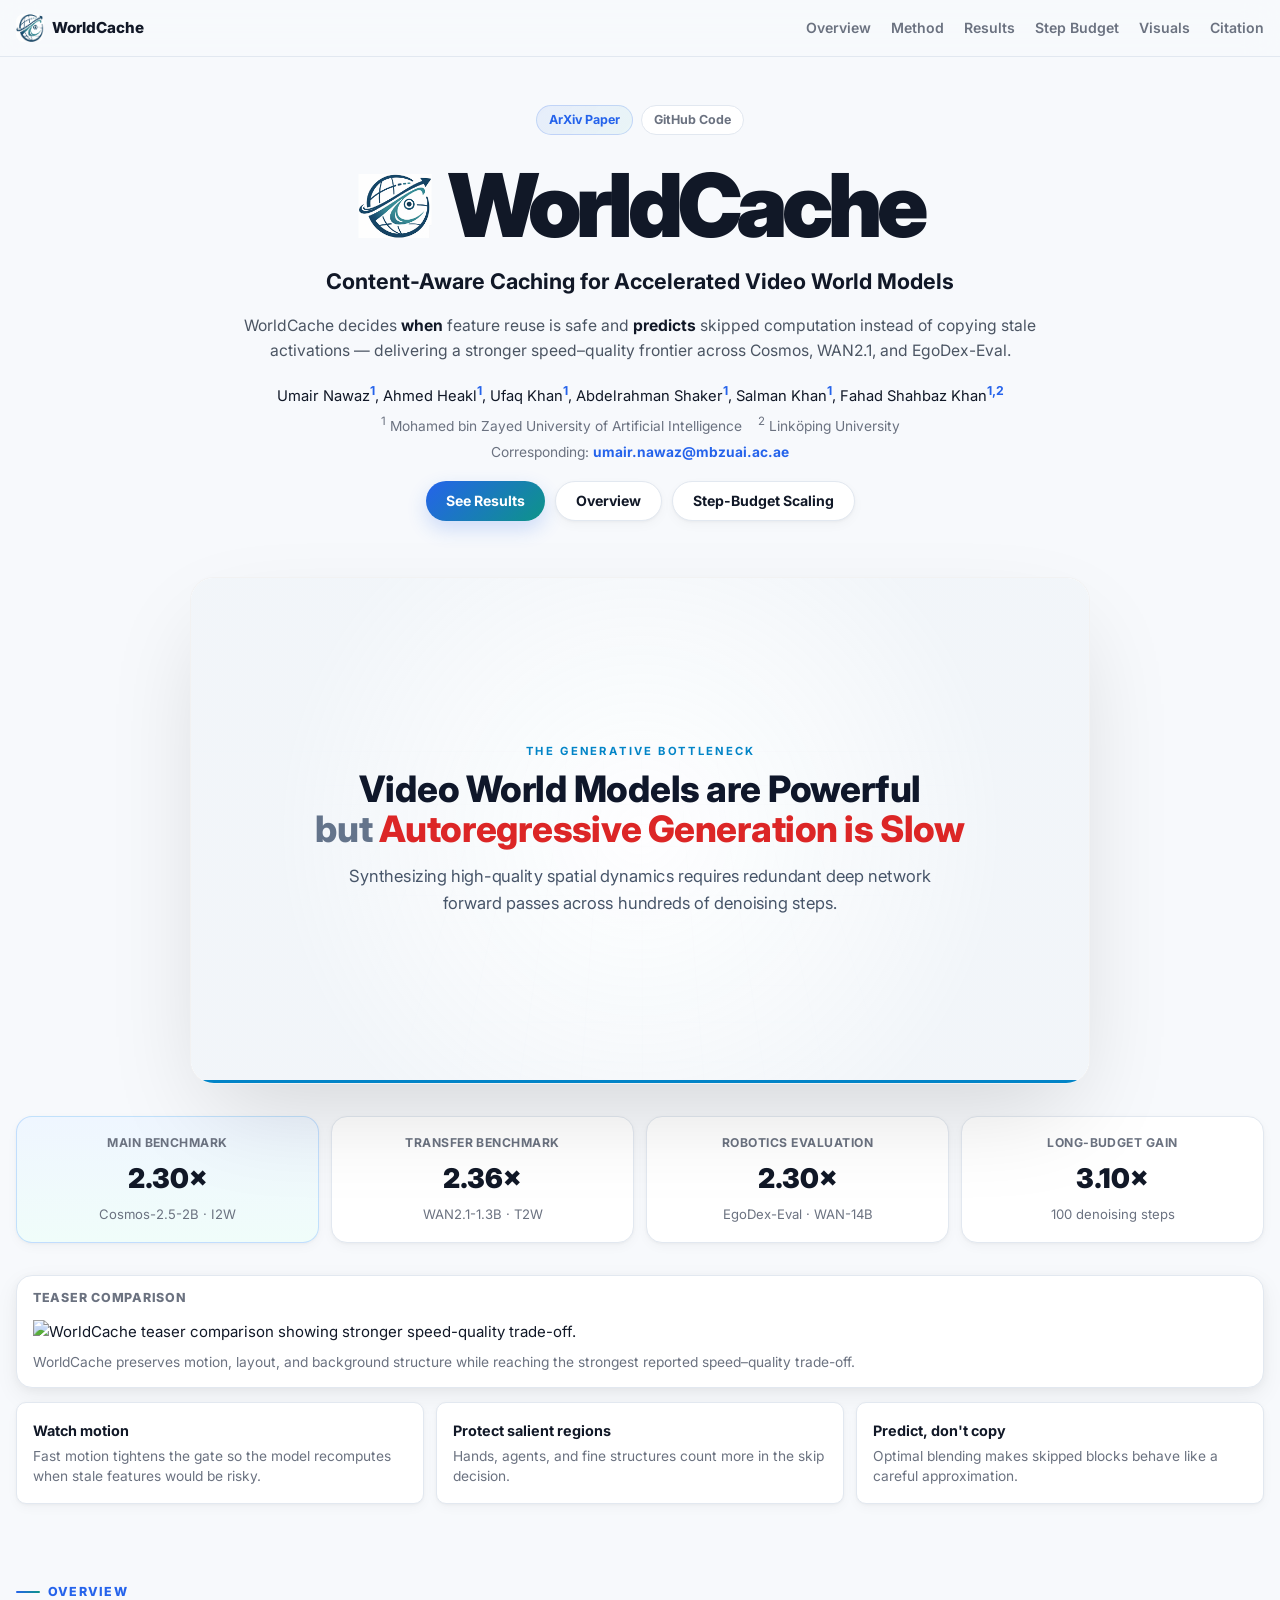
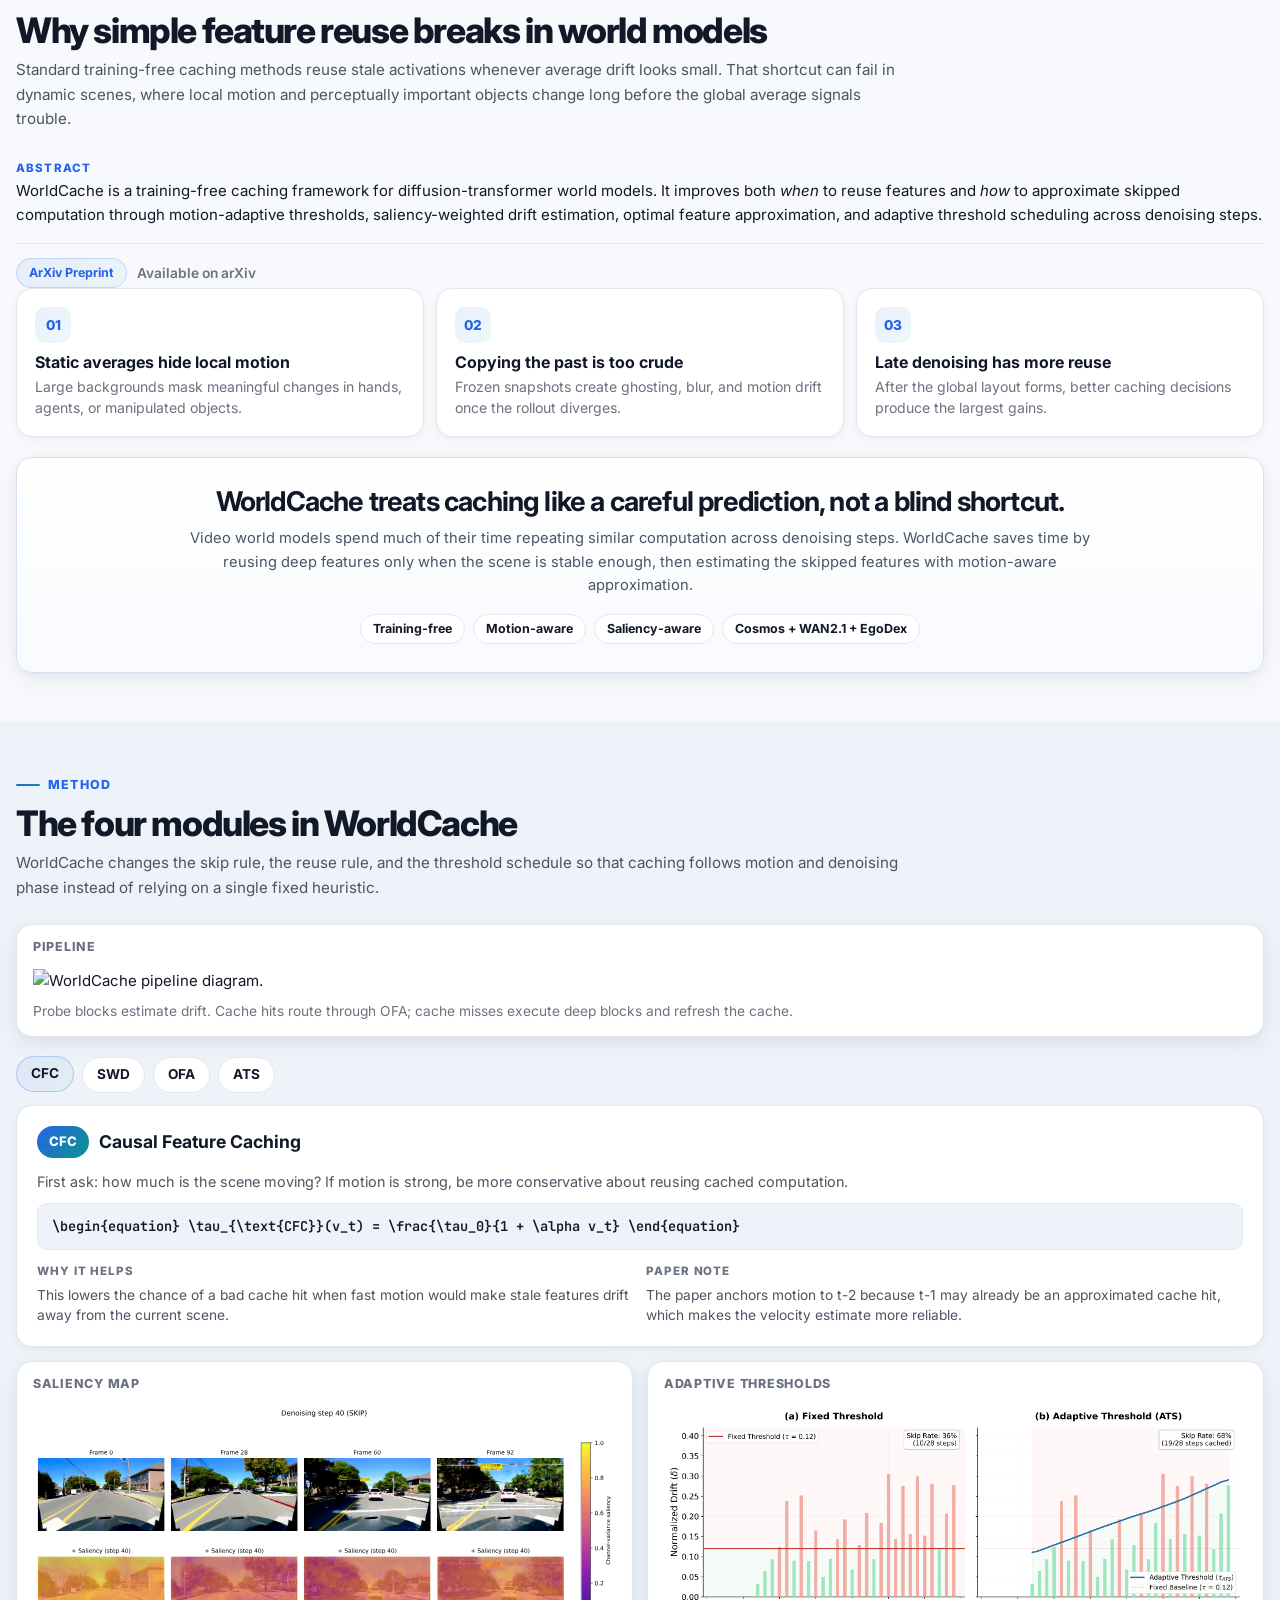
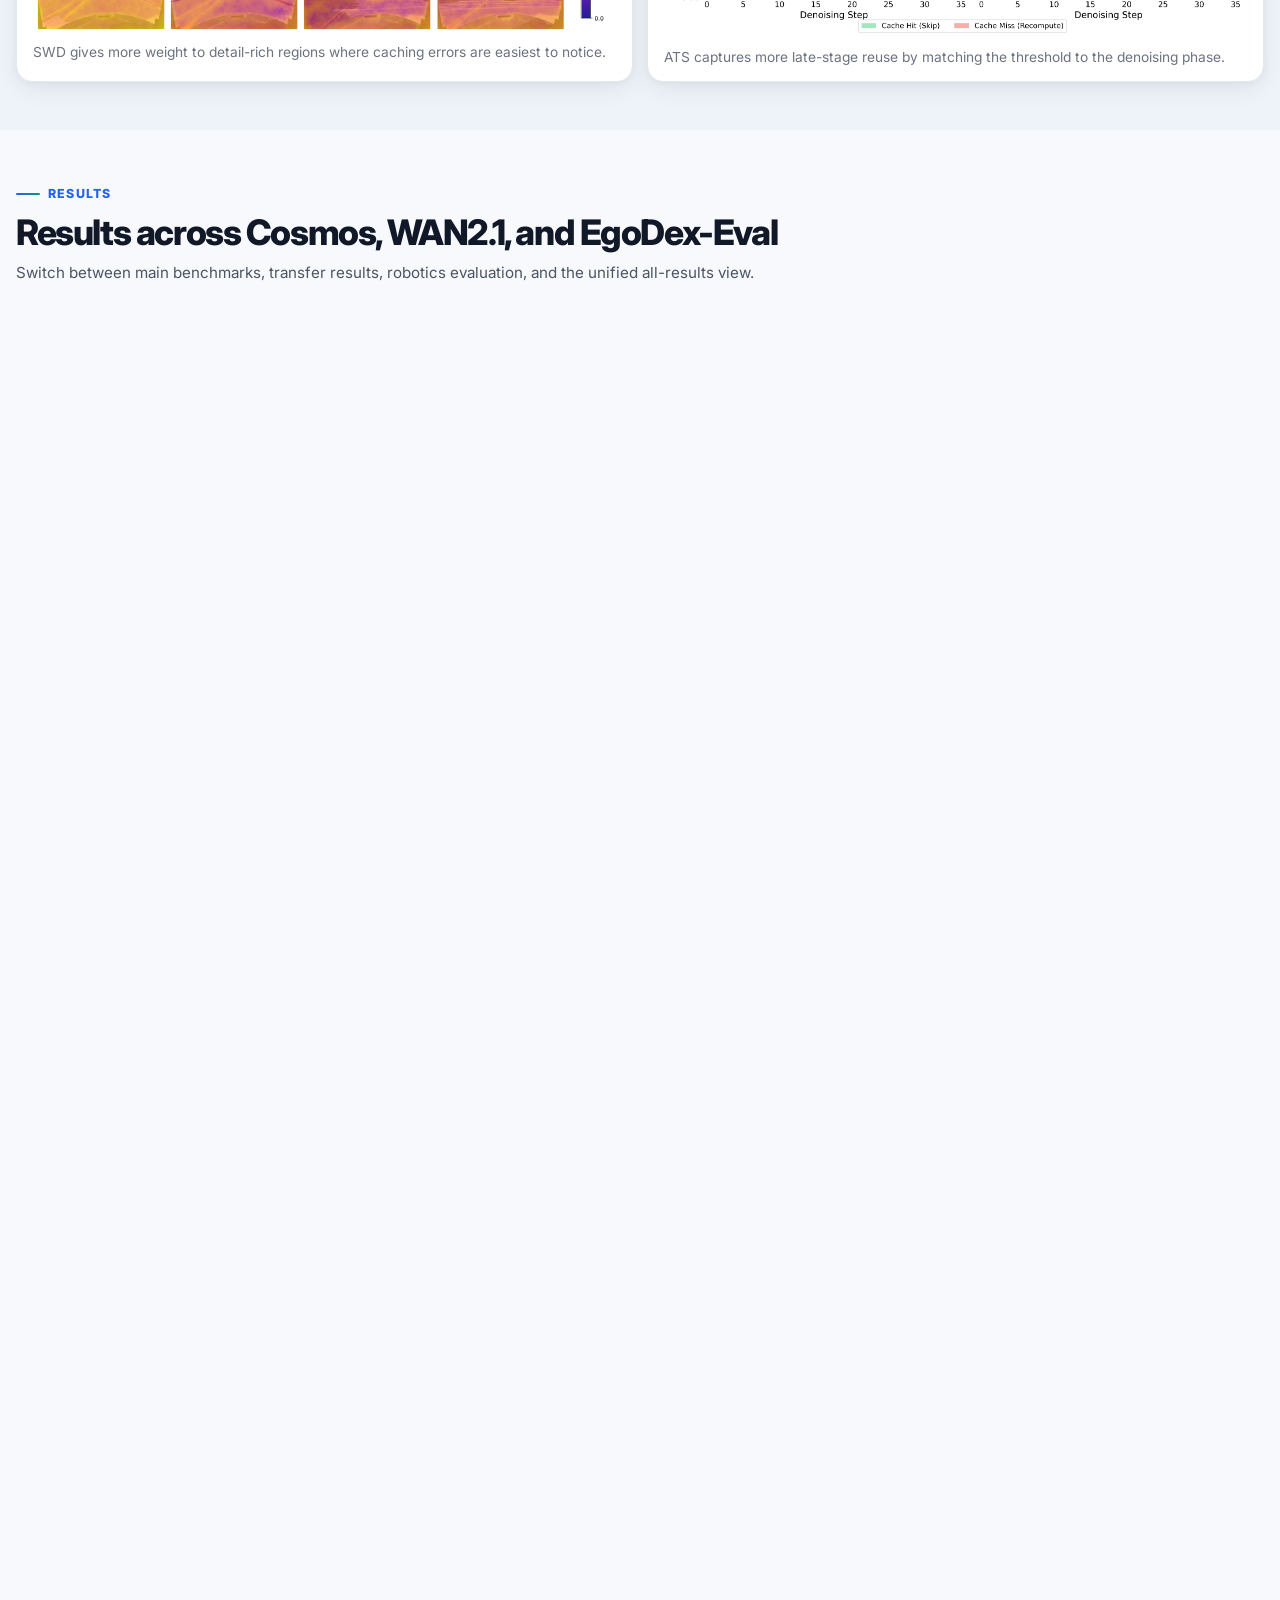
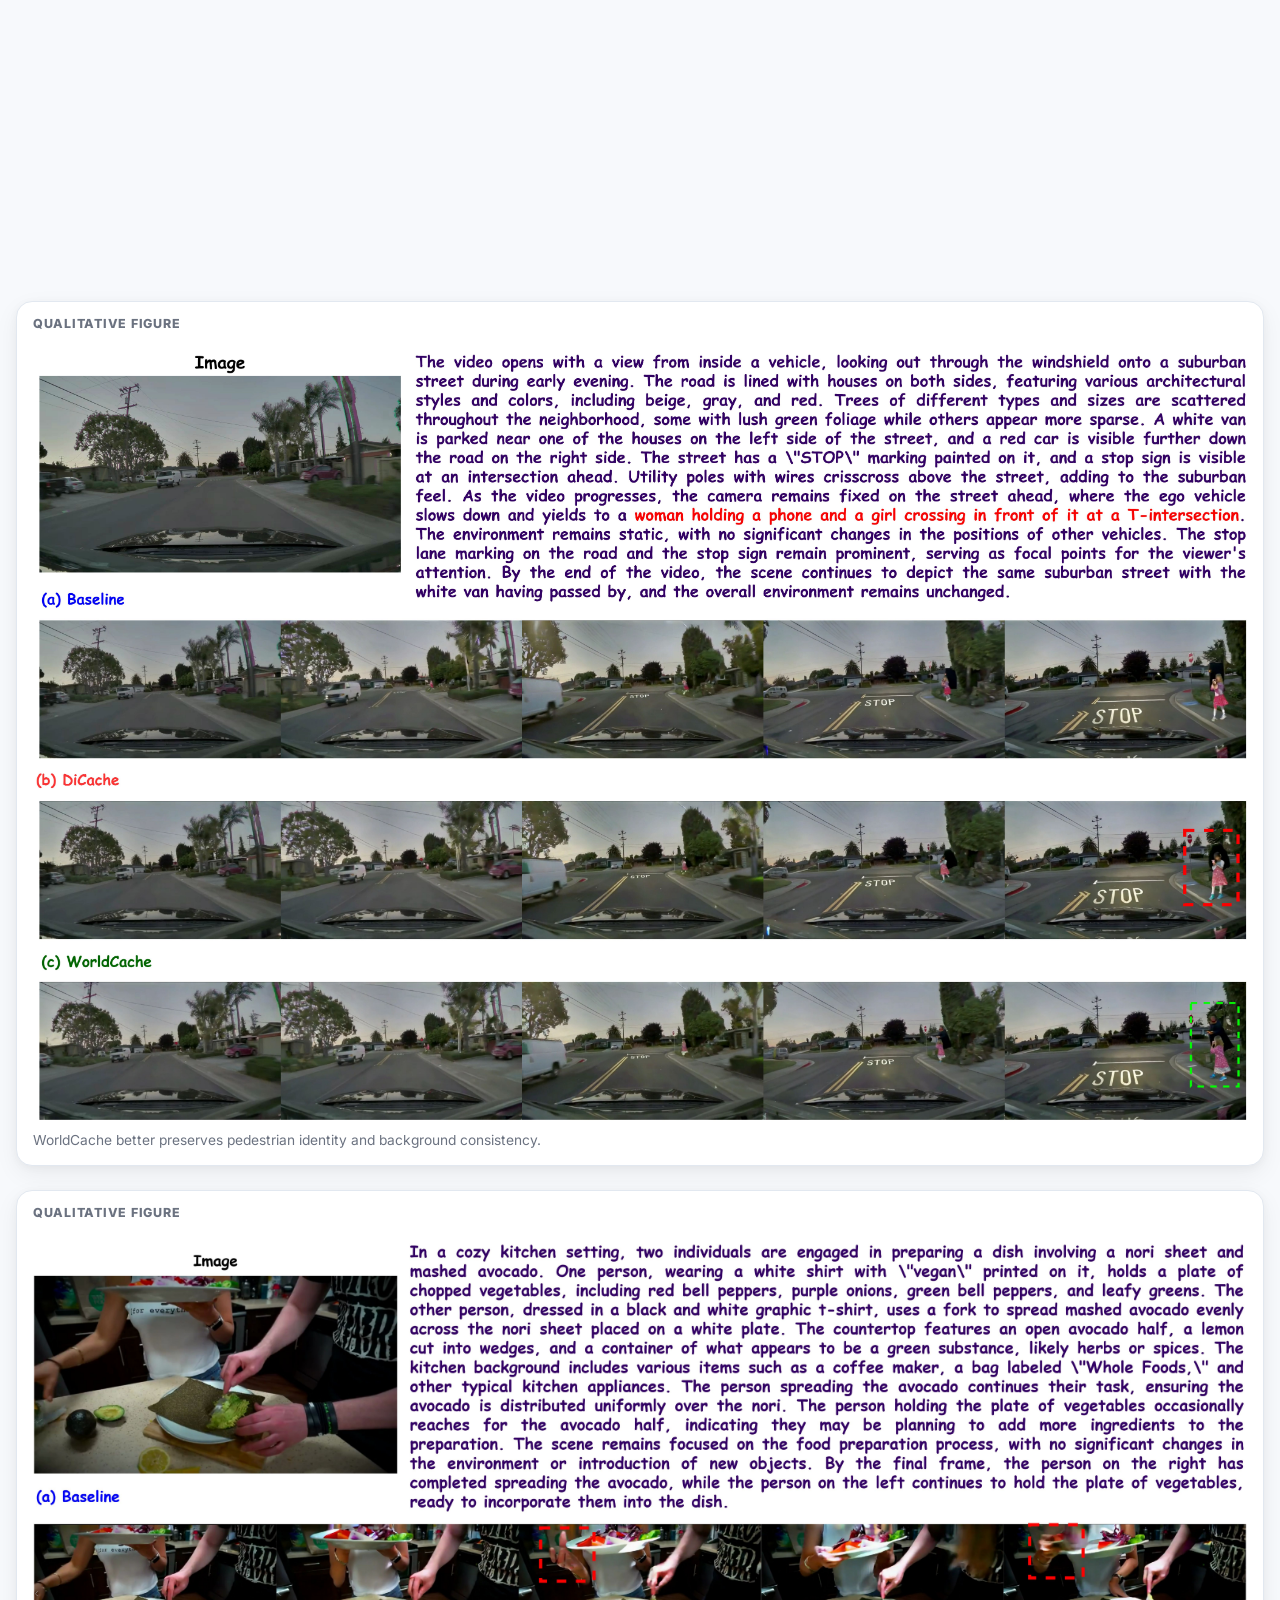
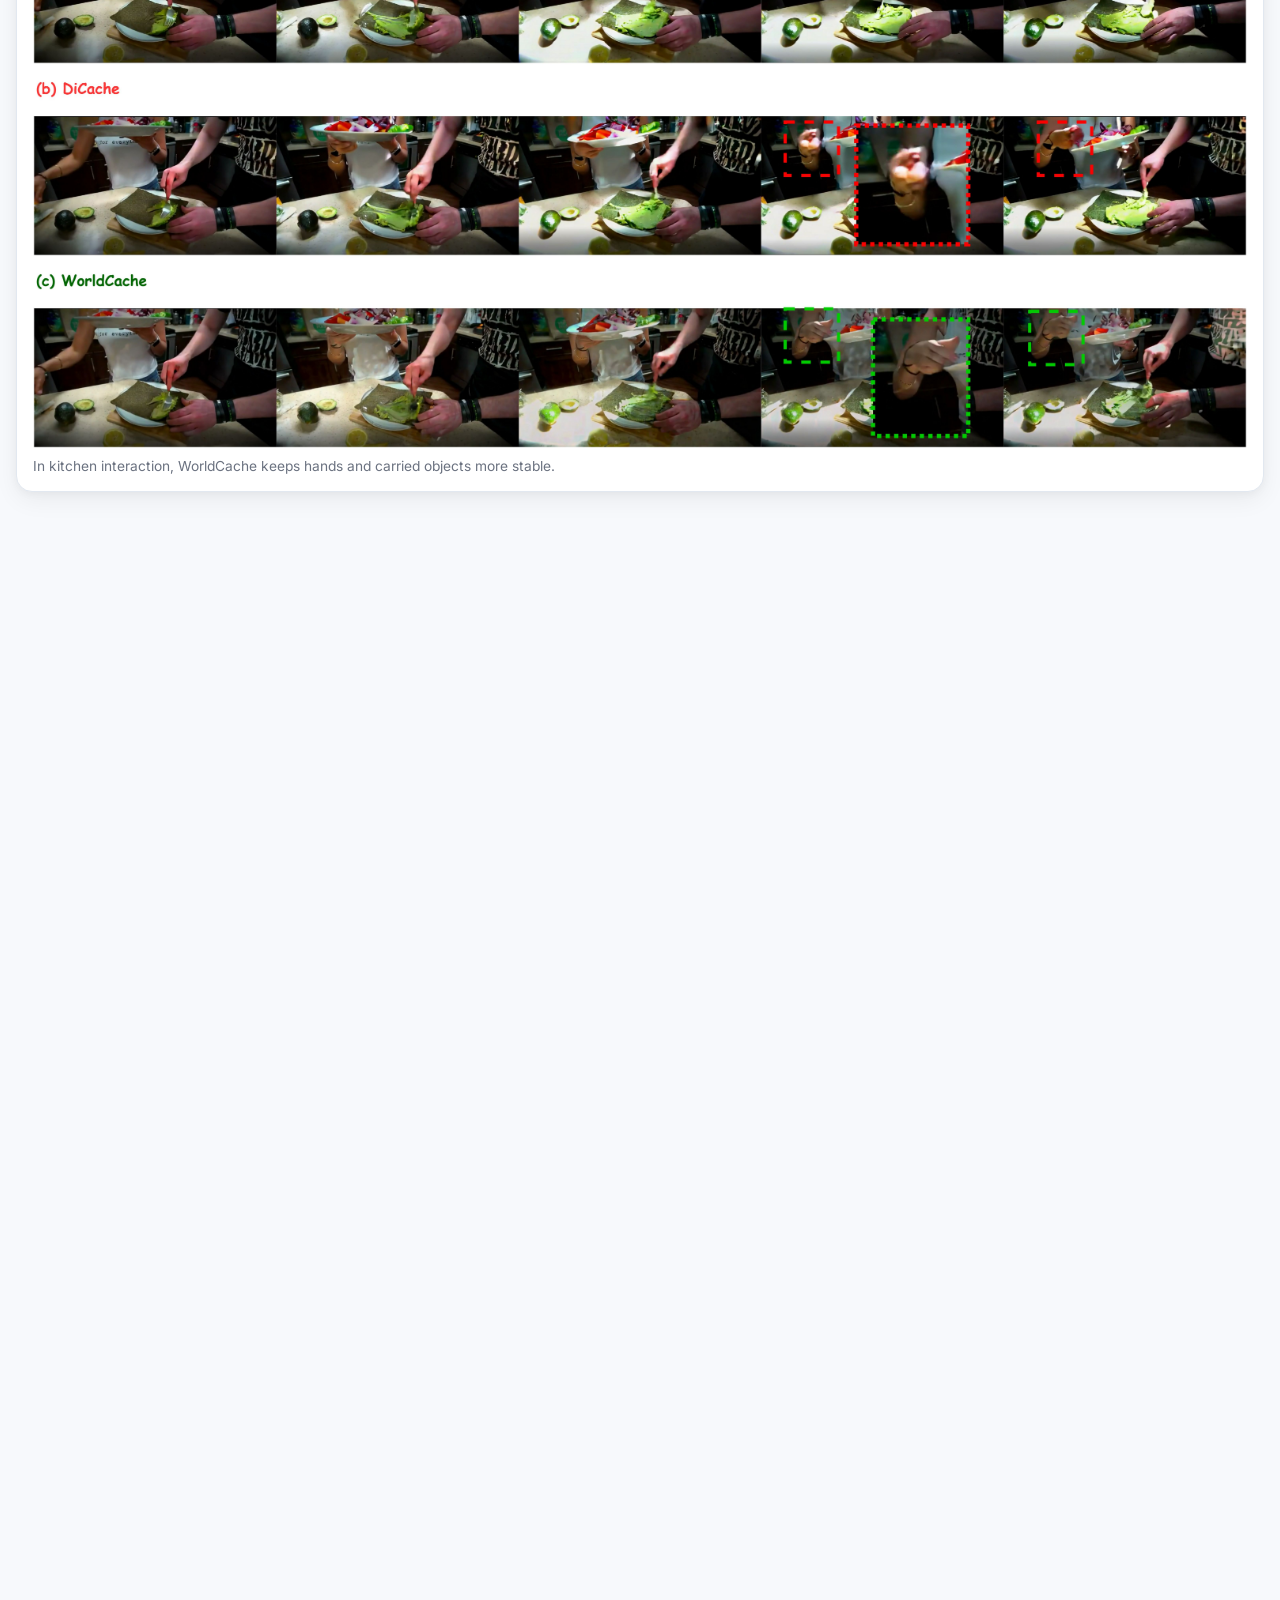
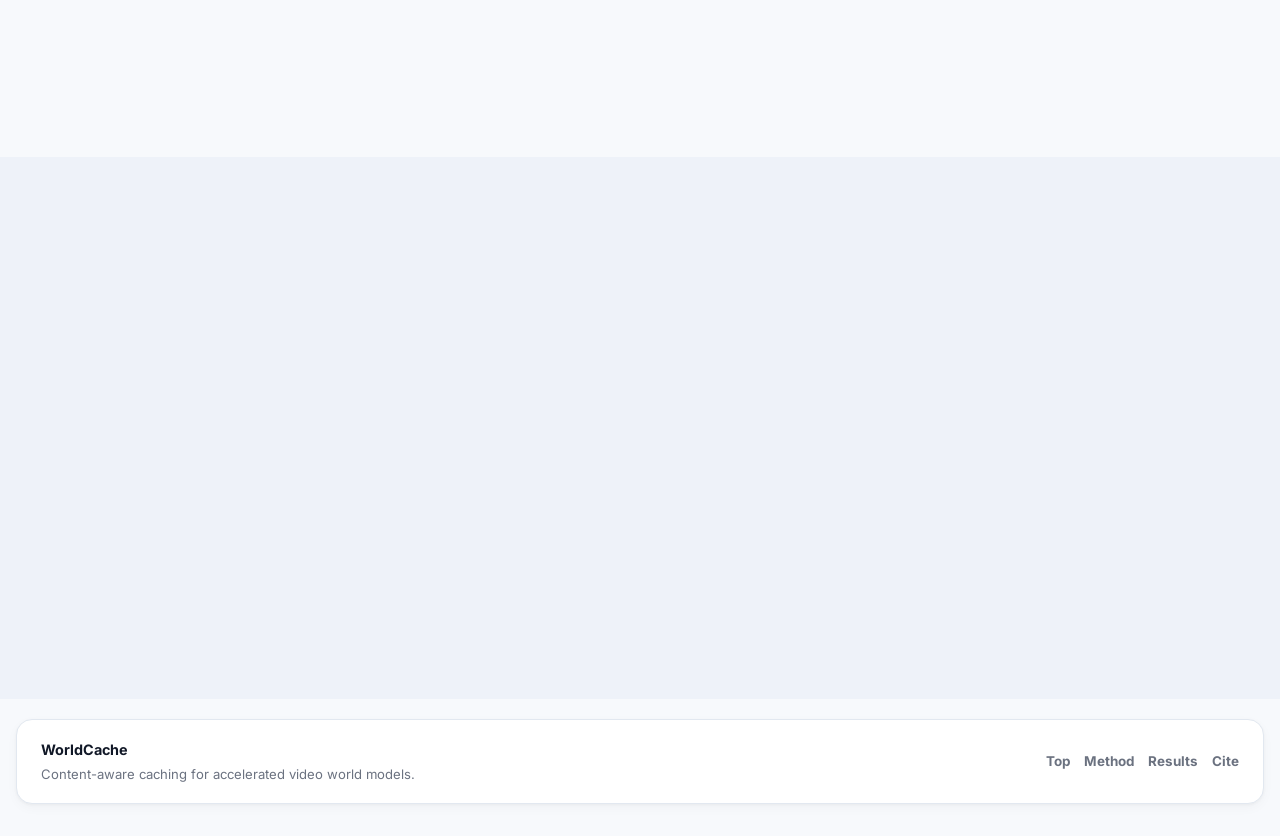
==== index.html @ e05d7302 "Fix teaser image extension to .png" ====
<!DOCTYPE html>
<html lang="en">

<head>
  <meta charset="UTF-8">
  <meta name="viewport" content="width=device-width, initial-scale=1.0">
  <title>WorldCache — Content-Aware Caching for Accelerated Video World Models</title>
  <meta name="description"
    content="WorldCache: a training-free content-aware caching framework that accelerates video world models by 2–3× while preserving output quality.">
  <link rel="icon" href="favicon.svg" type="image/svg+xml">
  <link rel="preconnect" href="https://fonts.googleapis.com">
  <link rel="preconnect" href="https://fonts.gstatic.com" crossorigin>
  <link
    href="https://fonts.googleapis.com/css2?family=Inter:wght@400;500;600;700;800;900&family=JetBrains+Mono:wght@400;500;700&display=swap"
    rel="stylesheet">
  <link rel="stylesheet" href="style.css">
  <script src="https://polyfill.io/v3/polyfill.min.js?features=es6"></script>
  <script id="MathJax-script" async src="https://cdn.jsdelivr.net/npm/mathjax@3/es5/tex-mml-chtml.js"></script>
</head>

<body>

  <!-- ───── Navigation ───── -->
  <header class="site-header" id="top">
    <div class="container nav-bar">
      <a class="nav-brand" href="#top" aria-label="WorldCache home">
        <img src="assets/brand/worldcache-logo.png" alt="" width="38" height="32">
        <span>WorldCache</span>
      </a>
      <button class="nav-toggle" id="navToggle" aria-expanded="false" aria-label="Toggle navigation">
        <span></span><span></span><span></span>
      </button>
      <nav class="nav-links" id="navMenu">
        <a href="#overview">Overview</a>
        <a href="#method">Method</a>
        <a href="#results">Results</a>
        <a href="#budget">Step Budget</a>
        <a href="#visuals">Visuals</a>
        <a href="#citation">Citation</a>
      </nav>
    </div>
  </header>

  <!-- ───── Hero ───── -->
  <section class="hero">
    <div class="container">
      <div class="hero-badges">
        <a class="badge badge-accent" href="https://arxiv.org/" target="_blank">ArXiv Paper</a>
        <a class="badge" href="https://github.com/umair1221/WorldCache" target="_blank">GitHub Code</a>
      </div>

      <div class="title-wrapper">
        <img src="assets/brand/worldcache-logo.png" alt="WorldCache Logo" class="main-logo">
        <h1>WorldCache</h1>
      </div>
      <p class="hero-subtitle">Content-Aware Caching for Accelerated Video World Models</p>
      <p class="hero-desc">
        WorldCache decides <em>when</em> feature reuse is safe and <em>predicts</em> skipped computation instead of
        copying stale activations — delivering a stronger speed–quality frontier across Cosmos, WAN2.1, and EgoDex-Eval.
      </p>

      <p class="authors">
        Umair Nawaz<sup>1</sup>, Ahmed Heakl<sup>1</sup>, Ufaq Khan<sup>1</sup>, Abdelrahman Shaker<sup>1</sup>,
        Salman Khan<sup>1</sup>, Fahad Shahbaz Khan<sup>1,2</sup>
      </p>
      <div class="affiliations">
        <span><sup>1</sup> Mohamed bin Zayed University of Artificial Intelligence</span>
        <span><sup>2</sup> Linköping University</span>
      </div>
      <p class="contact">Corresponding: <a href="mailto:umair.nawaz@mbzuai.ac.ae">umair.nawaz@mbzuai.ac.ae</a></p>

      <div class="hero-actions">
        <a class="btn btn-primary" href="#results">See Results</a>
        <a class="btn btn-outline" href="#overview">Overview</a>
        <a class="btn btn-outline" href="#budget">Step-Budget Scaling</a>
      </div>

      <div class="hero-video reveal">
        <iframe src="animated_teaser.html" title="WorldCache Comprehensive Teaser Video" scrolling="no" frameborder="0"
          allow="autoplay; encrypted-media"></iframe>
      </div>
    </div>
  </section>

  <!-- ───── Proof bar ───── -->
  <section class="proof-bar">
    <div class="container">
      <div class="proof-grid">
        <article class="proof-card proof-primary">
          <span>Main benchmark</span>
          <strong>2.30×</strong>
          <small>Cosmos-2.5-2B · I2W</small>
        </article>
        <article class="proof-card">
          <span>Transfer benchmark</span>
          <strong>2.36×</strong>
          <small>WAN2.1-1.3B · T2W</small>
        </article>
        <article class="proof-card">
          <span>Robotics evaluation</span>
          <strong>2.30×</strong>
          <small>EgoDex-Eval · WAN-14B</small>
        </article>
        <article class="proof-card">
          <span>Long-budget gain</span>
          <strong>3.10×</strong>
          <small>100 denoising steps</small>
        </article>
      </div>
    </div>
  </section>

  <!-- ───── Teaser figure (full-width) ───── -->
  <section class="teaser">
    <div class="container">
      <figure class="figure-card reveal">
        <div class="figure-header">
          <span class="figure-label">Teaser comparison</span>
        </div>
        <img src="Figures/WorldCache-Teaser-Final.png"
          alt="WorldCache teaser comparison showing stronger speed-quality trade-off.">
        <figcaption>WorldCache preserves motion, layout, and background structure while reaching the strongest reported
          speed–quality trade-off.</figcaption>
      </figure>
      <div class="pillars reveal">
        <div class="pillar">
          <strong>Watch motion</strong>
          <p>Fast motion tightens the gate so the model recomputes when stale features would be risky.</p>
        </div>
        <div class="pillar">
          <strong>Protect salient regions</strong>
          <p>Hands, agents, and fine structures count more in the skip decision.</p>
        </div>
        <div class="pillar">
          <strong>Predict, don't copy</strong>
          <p>Optimal blending makes skipped blocks behave like a careful approximation.</p>
        </div>
      </div>
    </div>
  </section>

  <main>

    <!-- ───── Overview ───── -->
    <section class="section" id="overview">
      <div class="container">
        <span class="kicker reveal">Overview</span>
        <h2 class="reveal">Why simple feature reuse breaks in world models</h2>
        <p class="section-lead reveal">
          Standard training-free caching methods reuse stale activations whenever average drift looks small. That
          shortcut can fail in dynamic scenes, where local motion and perceptually important objects change long before
          the global average signals trouble.
        </p>

        <div class="abstract-box">
          <span class="cite-label">Abstract</span>
          <p>
            WorldCache is a training-free caching framework for diffusion-transformer world models. It improves both
            <em>when</em> to reuse features and <em>how</em> to approximate skipped computation through
            motion-adaptive thresholds, saliency-weighted drift estimation, optimal feature approximation, and
            adaptive threshold scheduling across denoising steps.
          </p>
          <div class="cite-venue">
            <a class="badge badge-accent" href="https://arxiv.org/" target="_blank">ArXiv Preprint</a>
            <span>Available on arXiv</span>
          </div>
        </div>

        <div class="card-row reveal">
          <article class="num-card">
            <span class="num">01</span>
            <h3>Static averages hide local motion</h3>
            <p>Large backgrounds mask meaningful changes in hands, agents, or manipulated objects.</p>
          </article>
          <article class="num-card">
            <span class="num">02</span>
            <h3>Copying the past is too crude</h3>
            <p>Frozen snapshots create ghosting, blur, and motion drift once the rollout diverges.</p>
          </article>
          <article class="num-card">
            <span class="num">03</span>
            <h3>Late denoising has more reuse</h3>
            <p>After the global layout forms, better caching decisions produce the largest gains.</p>
          </article>
        </div>

        <div class="summary-box reveal">
          <h3>WorldCache treats caching like a careful prediction, not a blind shortcut.</h3>
          <p>
            Video world models spend much of their time repeating similar computation across denoising steps. WorldCache
            saves time by reusing deep features only when the scene is stable enough, then estimating the skipped
            features with motion-aware approximation.
          </p>
          <div class="tag-row">
            <span class="tag">Training-free</span>
            <span class="tag">Motion-aware</span>
            <span class="tag">Saliency-aware</span>
            <span class="tag">Cosmos + WAN2.1 + EgoDex</span>
          </div>
        </div>
      </div>
    </section>

    <!-- ───── Method ───── -->
    <section class="section section-alt" id="method">
      <div class="container">
        <span class="kicker reveal">Method</span>
        <h2 class="reveal">The four modules in WorldCache</h2>
        <p class="section-lead reveal">
          WorldCache changes the skip rule, the reuse rule, and the threshold schedule so that caching follows motion
          and denoising phase instead of relying on a single fixed heuristic.
        </p>

        <figure class="figure-card reveal">
          <div class="figure-header">
            <span class="figure-label">Pipeline</span>
          </div>
          <img src="assets/figures/fig2_pipeline.png" alt="WorldCache pipeline diagram.">
          <figcaption>Probe blocks estimate drift. Cache hits route through OFA; cache misses execute deep blocks and
            refresh the cache.</figcaption>
        </figure>

        <div class="module-panel reveal">
          <div class="module-tabs" id="moduleTabs"></div>
          <article class="module-body">
            <div class="module-head">
              <span class="module-badge" id="moduleBadge">CFC</span>
              <h3 id="moduleTitle">Causal Feature Caching</h3>
            </div>
            <p id="modulePlain"></p>
            <div class="formula" id="moduleFormula"></div>
            <div class="module-notes">
              <div>
                <span class="note-label">Why it helps</span>
                <p id="moduleWhy"></p>
              </div>
              <div>
                <span class="note-label">Paper note</span>
                <p id="moduleTech"></p>
              </div>
            </div>
          </article>
        </div>

        <div class="two-col reveal">
          <figure class="figure-card">
            <div class="figure-header">
              <span class="figure-label">Saliency map</span>
            </div>
            <img src="Figures/saliency-maps.svg" alt="Saliency overlay on rollout frames.">
            <figcaption>SWD gives more weight to detail-rich regions where caching errors are easiest to notice.
            </figcaption>
          </figure>
          <figure class="figure-card">
            <div class="figure-header">
              <span class="figure-label">Adaptive thresholds</span>
            </div>
            <img src="Figures/ATS.png" alt="Adaptive threshold scheduling comparison.">
            <figcaption>ATS captures more late-stage reuse by matching the threshold to the denoising phase.
            </figcaption>
          </figure>
        </div>
      </div>
    </section>

    <!-- ───── Results ───── -->
    <section class="section" id="results">
      <div class="container">
        <span class="kicker reveal">Results</span>
        <h2 class="reveal">Results across Cosmos, WAN2.1, and EgoDex-Eval</h2>
        <p class="section-lead reveal">
          Switch between main benchmarks, transfer results, robotics evaluation, and the unified all-results view.
        </p>

        <div class="results-shell reveal">
          <div class="tab-bar centered" id="familyTabs"></div>
          <div class="tab-bar secondary centered" id="datasetTabs"></div>

          <div id="resultsStandardView">
            <div class="results-title-block">
              <h3 id="resultsTitle"></h3>
              <p id="resultsDescription"></p>
              <div class="headline-chip" id="resultsHeadline"></div>
            </div>
            <div class="metric-grid" id="resultsStats"></div>
            <div class="two-col">
              <section class="chart-panel">
                <div class="chart-header">
                  <h4 id="frontierTitle">Speed-quality frontier</h4>
                  <p id="frontierDescription"></p>
                  <div class="legend" id="frontierLegend"></div>
                </div>
                <svg id="frontierChart" viewBox="0 0 620 360" role="img"
                  aria-label="Speed-quality frontier chart"></svg>
              </section>
              <section class="chart-panel">
                <div class="chart-header">
                  <h4>Latency comparison</h4>
                  <p>Lower latency is better. Each bar shows the paper's reported runtime and speedup.</p>
                </div>
                <div class="latency-bars" id="latencyBars"></div>
              </section>
            </div>
            <section class="table-panel">
              <div class="table-header">
                <span class="figure-label">Table view</span>
                <h4 id="tableTitle">Paper table values</h4>
                <p class="table-note" id="tableNote"></p>
              </div>
              <div class="table-wrap">
                <table id="resultsTable"></table>
              </div>
            </section>
          </div>

          <div id="resultsAllView" class="all-results hidden">
            <div class="results-title-block">
              <h3>All results at a glance</h3>
              <p>Main paper results, transfer benchmarks, robotics evaluation, and supplementary comparisons.</p>
              <div class="headline-chip">Unified view</div>
            </div>
            <div class="metric-grid">
              <article class="metric-card accent"><span>Best world-model
                  speedup</span><strong>2.36×</strong><small>WAN2.1-1.3B · T2W</small></article>
              <article class="metric-card accent"><span>Best Cosmos headline</span><strong>2.3×</strong><small>Cosmos-2B
                  · I2W</small></article>
              <article class="metric-card accent"><span>Best robotics speedup</span><strong>2.30×</strong><small>EgoDex
                  · WAN2.1-14B</small></article>
              <article class="metric-card accent"><span>Longest-step gain</span><strong>3.1×</strong><small>100
                  denoising steps</small></article>
            </div>
            <section class="table-panel">
              <div class="table-header"><span class="figure-label">Overview matrix</span>
                <h4>WorldCache across all settings</h4>
                <p class="table-note">One line per benchmark for fast comparison.</p>
              </div>
              <div class="table-wrap">
                <table id="allSummaryTable"></table>
              </div>
            </section>
            <section class="table-panel">
              <div class="table-header"><span class="figure-label">World generation</span>
                <h4>Main and supplementary rows</h4>
                <p class="table-note">Cosmos, WAN2.1, EasyCache, TeaCache, DiCache, and WorldCache in one view.</p>
              </div>
              <div class="table-wrap">
                <table id="allGenerationTable"></table>
              </div>
            </section>
            <section class="table-panel">
              <div class="table-header"><span class="figure-label">Robotics evaluation</span>
                <h4>EgoDex-Eval rows</h4>
                <p class="table-note">Frame-level PSNR, SSIM, LPIPS, latency, and speedup.</p>
              </div>
              <div class="table-wrap">
                <table id="allRoboticsTable"></table>
              </div>
            </section>
          </div>
        </div>
      </div>
    </section>

    <!-- ───── Step Budget ───── -->
    <section class="section section-alt" id="budget">
      <div class="container">
        <span class="kicker reveal">Scaling</span>
        <h2 class="reveal">How the gain changes with denoising step budget</h2>
        <p class="section-lead reveal">
          Longer denoising trajectories give caching more opportunities. This view tracks latency and speedup across
          reported step budgets.
        </p>
        <section class="chart-panel reveal">
          <div class="chart-header">
            <h4>Interactive step-budget view</h4>
            <p>Select a budget to inspect latency and speedup values.</p>
            <div class="legend" style="margin-bottom: 8px;">
              <div class="legend-item"><span class="legend-swatch" style="background:#14B8A6;"></span>WorldCache</div>
              <div class="legend-item"><span class="legend-swatch" style="background:#5B93C9;"></span>DiCache</div>
              <div class="legend-item"><span class="legend-swatch" style="background:#A8B4C5;"></span>Baseline</div>
            </div>
            <div class="step-pills" id="budgetStepPills"></div>
          </div>
          <div class="metric-grid compact" id="budgetStats"></div>
          <svg id="budgetChart" viewBox="0 0 620 340" role="img" aria-label="Step budget chart"></svg>
        </section>
      </div>
    </section>

    <!-- ───── Visuals ───── -->
    <section class="section" id="visuals">
      <div class="container">
        <span class="kicker reveal">Visuals</span>
        <h2 class="reveal">Qualitative evidence across scenes and scales</h2>
        <p class="section-lead reveal">
          WorldCache stays closer to the baseline rollout in dynamic and interaction-heavy regions where simpler caching
          strategies drift.
        </p>
        <figure class="figure-card reveal">
          <div class="figure-header">
            <span class="figure-label">Qualitative Figure</span>
          </div>
          <img src="Figures/WorldCache-Qualitative-Main.svg" alt="Main qualitative comparison.">
          <figcaption>WorldCache remains visually closer to the baseline in motion-sensitive regions.</figcaption>
        </figure>
        <div class="reveal">
          <figure class="figure-card">
            <div class="figure-header">
              <span class="figure-label">Qualitative Figure</span>
            </div>
            <img src="Figures/Supp/WorldCache-1_light.jpg" alt="Cosmos-2B crossing scene.">
            <figcaption>WorldCache better preserves pedestrian identity and background consistency.</figcaption>
          </figure>
          <br>
          <figure class="figure-card">
            <div class="figure-header">
              <span class="figure-label">Qualitative Figure</span>
            </div>
            <img src="Figures/Supp/WorldCache-2_light.jpg" alt="Cosmos-14B kitchen scene.">
            <figcaption>In kitchen interaction, WorldCache keeps hands and carried objects more stable.</figcaption>
          </figure>
        </div>
        <br>
        <div class="reveal">
          <figure class="figure-card">
            <div class="figure-header">
              <span class="figure-label">Qualitative Figure</span>
            </div>
            <img src="Figures/Supp/Qualitative-3_light.jpg" alt="Additional qualitative result.">
            <figcaption>WorldCache maintains visual fidelity in challenging dynamic scenes.</figcaption>
          </figure>
          <br>
          <figure class="figure-card">
            <div class="figure-header">
              <span class="figure-label">Qualitative Figure</span>
            </div>
            <img src="Figures/Supp/WorldCache-Qualitative-4_light.jpg" alt="Additional qualitative result.">
            <figcaption>WorldCache produces temporally consistent outputs across diverse scenarios.</figcaption>
          </figure>
        </div>
      </div>
    </section>

    <!-- ───── Citation ───── -->
    <section class="section section-alt" id="citation">
      <div class="container">
        <span class="kicker reveal">Citation</span>
        <h2 class="reveal">Reference</h2>
        <p class="section-lead reveal">If you find WorldCache useful in your research, please consider citing our work.
        </p>

        <div class="cite-grid reveal">
          <div class="cite-bibtex">
            <div class="cite-bib-head">
              <span class="cite-label">BibTeX</span>
              <button class="copy-btn" data-copy-target="bibtex" id="citeCopyBtn">
                <svg width="14" height="14" viewBox="0 0 24 24" fill="none" stroke="currentColor" stroke-width="2.5"
                  stroke-linecap="round" stroke-linejoin="round">
                  <rect x="9" y="9" width="13" height="13" rx="2" />
                  <path d="M5 15H4a2 2 0 01-2-2V4a2 2 0 012-2h9a2 2 0 012 2v1" />
                </svg>
                <span>Copy</span>
              </button>
            </div>
            <pre id="bibtex"><code>@inproceedings{nawaz2026worldcache,
  title     = {WorldCache: Content-Aware Caching for
               Accelerated Video World Models},
  author    = {Umair Nawaz and Ahmed Heakl and
               Ufaq Khan and Abdelrahman Shaker and
               Salman Khan and Fahad Shahbaz Khan},
  journal   = {arXiv preprint arXiv:2603.XXXXX},
  year      = {2026}
}</code></pre>
          </div>
        </div>
      </div>
    </section>
  </main>

  <!-- ───── Footer ───── -->
  <footer class="site-footer">
    <div class="container footer-inner">
      <div>
        <strong>WorldCache</strong>
        <p>Content-aware caching for accelerated video world models.</p>
      </div>
      <nav class="footer-links">
        <a href="#top">Top</a>
        <a href="#method">Method</a>
        <a href="#results">Results</a>
        <a href="#citation">Cite</a>
      </nav>
    </div>
  </footer>

  <!-- ───── Lightbox ───── -->
  <div class="lightbox" id="lightbox" aria-hidden="true">
    <button class="lightbox-close" id="lightboxClose" aria-label="Close">×</button>
    <figure class="lightbox-fig">
      <img id="lightboxImage" alt="">
      <figcaption id="lightboxCaption"></figcaption>
    </figure>
  </div>

  <script src="script.js"></script>
</body>

</html>
---- style.css ----
/* ================================================================
   WorldCache — Project Page Stylesheet
   Clean, compact, professional academic project page
   ================================================================ */

:root {
  --font: 'Inter', ui-sans-serif, system-ui, -apple-system, sans-serif;
  --mono: 'JetBrains Mono', 'Fira Code', 'Consolas', monospace;

  --bg: #f7f9fc;
  --bg-alt: #eef2f9;
  --surface: #ffffff;
  --text: #111827;
  --text-secondary: #4b5563;
  --muted: #6b7280;
  --border: #e2e8f0;
  --border-light: #f0f4f8;

  --blue: #2563eb;
  --teal: #0d9488;
  --orange: #f97316;

  --radius: 16px;
  --radius-sm: 10px;
  --shadow-sm: 0 1px 3px rgba(0, 0, 0, 0.04), 0 4px 12px rgba(0, 0, 0, 0.03);
  --shadow: 0 2px 8px rgba(0, 0, 0, 0.04), 0 8px 24px rgba(0, 0, 0, 0.06);
  --shadow-lg: 0 4px 16px rgba(0, 0, 0, 0.06), 0 16px 48px rgba(0, 0, 0, 0.08);
  --ease: 260ms cubic-bezier(.4, 0, .2, 1);

  --content: 1280px;
}

/* ── Reset ── */
*,
*::before,
*::after {
  box-sizing: border-box;
  margin: 0;
  padding: 0;
}

html {
  scroll-behavior: smooth;
  scroll-padding-top: 70px;
}

body {
  font-family: var(--font);
  font-size: 15px;
  color: var(--text);
  background: var(--bg);
  line-height: 1.6;
  -webkit-font-smoothing: antialiased;
}

img {
  display: block;
  max-width: 100%;
}

a {
  color: inherit;
  text-decoration: none;
}

button,
input {
  font: inherit;
}

h1,
h2,
h3,
h4 {
  line-height: 1.15;
}

.container {
  width: min(var(--content), calc(100% - 32px));
  margin: 0 auto;
}

/* ── Navigation ── */
.site-header {
  position: sticky;
  top: 0;
  z-index: 50;
  backdrop-filter: blur(16px) saturate(180%);
  background: rgba(247, 249, 252, 0.85);
  border-bottom: 1px solid var(--border);
}

.nav-bar {
  display: flex;
  align-items: center;
  justify-content: space-between;
  height: 56px;
  gap: 16px;
}

.nav-brand {
  display: flex;
  align-items: center;
  gap: 8px;
  font-weight: 800;
  font-size: 0.95rem;
  color: var(--text);
}

.nav-brand img {
  width: 28px;
  height: 28px;
  border-radius: 8px;
}

.nav-links {
  display: flex;
  align-items: center;
  gap: 20px;
}

.nav-links a {
  font-size: 0.88rem;
  font-weight: 600;
  color: var(--muted);
  transition: color var(--ease);
}

.nav-links a:hover {
  color: var(--text);
}

.nav-toggle {
  display: none;
  flex-direction: column;
  gap: 4px;
  padding: 6px;
  border: none;
  background: none;
  cursor: pointer;
}

.nav-toggle span {
  display: block;
  width: 18px;
  height: 2px;
  background: var(--text);
  border-radius: 2px;
}

/* ── Hero ── */
.hero {
  padding: 48px 0 32px;
  text-align: center;
}

.hero-badges {
  display: flex;
  flex-wrap: wrap;
  gap: 8px;
  justify-content: center;
  margin-bottom: 20px;
}

.badge {
  display: inline-flex;
  align-items: center;
  height: 30px;
  padding: 0 12px;
  border-radius: 999px;
  font-size: 0.78rem;
  font-weight: 700;
  color: var(--muted);
  background: var(--surface);
  border: 1px solid var(--border);
}

.badge-accent {
  color: var(--blue);
  background: linear-gradient(135deg, rgba(37, 99, 235, 0.08), rgba(20, 184, 166, 0.06));
  border-color: rgba(37, 99, 235, 0.2);
}

.hero h1 {
  font-size: clamp(3rem, 8vw, 5.5rem);
  font-weight: 900;
  letter-spacing: -0.06em;
  color: var(--text);
  margin-bottom: 8px;
}

.hero-subtitle {
  font-size: clamp(1rem, 2.2vw, 1.35rem);
  font-weight: 700;
  color: var(--text);
  margin-bottom: 14px;
}

.hero-desc {
  max-width: 860px;
  margin: 0 auto 18px;
  color: var(--text-secondary);
  font-size: 0.98rem;
}

.hero-desc em {
  font-style: normal;
  font-weight: 700;
  color: var(--text);
}

.title-wrapper {
  display: flex;
  align-items: center;
  justify-content: center;
  gap: 16px;
  margin-bottom: 8px;
}

.title-wrapper h1 {
  margin-bottom: 0 !important;
}

.main-logo {
  height: 64px;
  width: auto;
  object-fit: contain;
}

.authors {
  font-size: 0.92rem;
  color: var(--text);
  margin-bottom: 4px;
}

.authors sup {
  color: var(--blue);
  font-weight: 700;
}

.affiliations {
  display: flex;
  flex-wrap: wrap;
  gap: 6px 16px;
  justify-content: center;
  color: var(--muted);
  font-size: 0.86rem;
  margin-bottom: 4px;
}

.contact {
  font-size: 0.86rem;
  color: var(--muted);
  margin-bottom: 18px;
}

.contact a {
  color: var(--blue);
  font-weight: 700;
}

.hero-actions {
  display: flex;
  flex-wrap: wrap;
  gap: 10px;
  justify-content: center;
}

.hero-video {
  margin-top: 56px;
  width: 100%;
  max-width: 900px;
  margin-left: auto;
  margin-right: auto;
  border-radius: 24px;
  overflow: hidden;
  box-shadow: 0 40px 100px -20px rgba(0, 0, 0, 0.15);
  border: 1px solid rgba(0, 0, 0, 0.05);
  background: #fff;
}

.hero-video iframe {
  display: block;
  width: 100%;
  aspect-ratio: 16 / 9;
  border: none;
}

/* ── Buttons ── */
.btn {
  display: inline-flex;
  align-items: center;
  justify-content: center;
  height: 40px;
  padding: 0 20px;
  border-radius: 999px;
  font-size: 0.88rem;
  font-weight: 700;
  border: none;
  cursor: pointer;
  transition: transform var(--ease), box-shadow var(--ease), background var(--ease);
}

.btn:hover {
  transform: translateY(-1px);
}

.btn-primary {
  color: #fff;
  background: linear-gradient(135deg, var(--blue), var(--teal));
  box-shadow: 0 8px 20px rgba(37, 99, 235, 0.2);
}

.btn-outline {
  color: var(--text);
  background: var(--surface);
  border: 1px solid var(--border);
  box-shadow: var(--shadow-sm);
}

/* ── Proof bar ── */
.proof-bar {
  padding: 0 0 32px;
}

.proof-grid {
  display: grid;
  grid-template-columns: repeat(4, 1fr);
  gap: 12px;
}

.proof-card {
  padding: 16px;
  border-radius: var(--radius);
  background: var(--surface);
  border: 1px solid var(--border);
  box-shadow: var(--shadow-sm);
  text-align: center;
}

.proof-primary {
  background: linear-gradient(180deg, #eff6ff, #f0fdfa);
  border-color: rgba(147, 197, 253, 0.5);
}

.proof-card span {
  display: block;
  font-size: 0.76rem;
  font-weight: 700;
  color: var(--muted);
  text-transform: uppercase;
  letter-spacing: 0.04em;
}

.proof-card strong {
  display: block;
  font-size: 1.7rem;
  font-weight: 900;
  color: var(--text);
  margin: 4px 0 2px;
}

.proof-card small {
  color: var(--muted);
  font-size: 0.82rem;
}

/* ── Teaser ── */
.teaser {
  padding-bottom: 24px;
}

.pillars {
  display: grid;
  grid-template-columns: repeat(3, 1fr);
  gap: 12px;
  margin-top: 14px;
}

.pillar {
  padding: 16px;
  border-radius: var(--radius-sm);
  background: var(--surface);
  border: 1px solid var(--border);
  box-shadow: var(--shadow-sm);
}

.pillar strong {
  display: block;
  margin-bottom: 4px;
  font-size: 0.9rem;
  color: var(--text);
}

.pillar p {
  margin: 0;
  font-size: 0.86rem;
  color: var(--muted);
  line-height: 1.5;
}

/* ── Sections ── */
.section {
  padding: 48px 0;
}

.section-alt {
  background: var(--bg-alt);
}

.kicker {
  display: inline-flex;
  align-items: center;
  gap: 8px;
  font-size: 0.78rem;
  font-weight: 800;
  letter-spacing: 0.1em;
  text-transform: uppercase;
  color: var(--blue);
  margin-bottom: 8px;
}

.kicker::before {
  content: "";
  width: 24px;
  height: 2px;
  border-radius: 2px;
  background: linear-gradient(90deg, var(--blue), var(--teal));
}

.section h2 {
  font-size: clamp(1.5rem, 3vw, 2.2rem);
  font-weight: 800;
  letter-spacing: -0.04em;
  color: var(--text);
  margin-bottom: 8px;
}

.section-lead {
  max-width: 900px;
  color: var(--text-secondary);
  font-size: 0.95rem;
  margin-bottom: 24px;
}

/* ── Figure cards ── */
.figure-card {
  border-radius: var(--radius);
  background: var(--surface);
  border: 1px solid var(--border);
  box-shadow: var(--shadow);
  overflow: hidden;
  margin: 0;
}

.figure-header {
  display: flex;
  align-items: center;
  justify-content: space-between;
  padding: 12px 16px 0;
}

.figure-label {
  font-size: 0.78rem;
  font-weight: 800;
  text-transform: uppercase;
  letter-spacing: 0.06em;
  color: var(--muted);
}

.zoom-btn {
  display: inline-flex;
  align-items: center;
  height: 28px;
  padding: 0 10px;
  border-radius: 999px;
  font-size: 0.78rem;
  font-weight: 700;
  color: var(--blue);
  background: rgba(37, 99, 235, 0.06);
  border: 1px solid rgba(37, 99, 235, 0.15);
  cursor: pointer;
  transition: all var(--ease);
}

.zoom-btn:hover {
  background: rgba(37, 99, 235, 0.12);
}

.figure-card img {
  width: 100%;
  padding: 12px 16px 8px;
}

.figure-card figcaption {
  padding: 0 16px 14px;
  color: var(--muted);
  font-size: 0.86rem;
  line-height: 1.5;
}

/* ── Numbered cards ── */
.card-row {
  display: grid;
  grid-template-columns: repeat(3, 1fr);
  gap: 12px;
  margin-bottom: 20px;
}

.num-card {
  padding: 18px;
  border-radius: var(--radius);
  background: var(--surface);
  border: 1px solid var(--border);
  box-shadow: var(--shadow-sm);
}

.num {
  display: inline-flex;
  align-items: center;
  justify-content: center;
  width: 36px;
  height: 36px;
  border-radius: 10px;
  background: linear-gradient(135deg, rgba(37, 99, 235, 0.1), rgba(20, 184, 166, 0.08));
  color: var(--blue);
  font-weight: 800;
  font-size: 0.85rem;
  margin-bottom: 10px;
}

.num-card h3 {
  font-size: 1rem;
  font-weight: 700;
  margin-bottom: 4px;
}

.num-card p {
  font-size: 0.88rem;
  color: var(--muted);
  line-height: 1.5;
}

/* ── Summary box ── */
.summary-box {
  padding: 28px;
  border-radius: var(--radius);
  background: linear-gradient(180deg, var(--surface), #f8fafe);
  border: 1px solid #d4e0f0;
  box-shadow: var(--shadow);
  text-align: center;
}

.summary-box h3 {
  max-width: 900px;
  margin: 0 auto 10px;
  font-size: clamp(1.2rem, 2.5vw, 1.7rem);
  letter-spacing: -0.03em;
}

.summary-box p {
  max-width: 920px;
  margin: 0 auto 16px;
  color: var(--text-secondary);
  font-size: 0.92rem;
}

.tag-row {
  display: flex;
  flex-wrap: wrap;
  gap: 8px;
  justify-content: center;
}

.tag {
  display: inline-flex;
  align-items: center;
  height: 30px;
  padding: 0 12px;
  border-radius: 999px;
  font-size: 0.78rem;
  font-weight: 700;
  color: var(--text);
  background: var(--surface);
  border: 1px solid var(--border);
}

/* ── Two-column grid ── */
.two-col {
  display: grid;
  grid-template-columns: 1fr 1fr;
  gap: 14px;
  margin-top: 14px;
}

/* ── Module panel ── */
.module-panel {
  margin-top: 20px;
}

.module-tabs {
  display: flex;
  flex-wrap: wrap;
  gap: 8px;
  margin-bottom: 12px;
}

.module-tab {
  display: inline-flex;
  align-items: center;
  height: 36px;
  padding: 0 14px;
  border-radius: 999px;
  font-size: 0.85rem;
  font-weight: 700;
  color: var(--text);
  background: var(--surface);
  border: 1px solid var(--border);
  cursor: pointer;
  transition: all var(--ease);
}

.module-tab:hover,
.module-tab.active {
  background: linear-gradient(135deg, rgba(37, 99, 235, 0.08), rgba(20, 184, 166, 0.06));
  border-color: rgba(37, 99, 235, 0.25);
  transform: translateY(-1px);
}

.module-body {
  padding: 20px;
  border-radius: var(--radius);
  background: var(--surface);
  border: 1px solid var(--border);
  box-shadow: var(--shadow-sm);
}

.module-head {
  display: flex;
  align-items: center;
  gap: 10px;
  margin-bottom: 12px;
}

.module-badge {
  display: inline-flex;
  align-items: center;
  justify-content: center;
  min-width: 48px;
  height: 32px;
  padding: 0 12px;
  border-radius: 999px;
  background: linear-gradient(135deg, var(--blue), var(--teal));
  color: #fff;
  font-weight: 800;
  font-size: 0.82rem;
}

.module-body h3 {
  font-size: 1.1rem;
}

.module-body>p {
  color: var(--text-secondary);
  font-size: 0.9rem;
  margin-bottom: 10px;
}

.formula {
  display: block;
  padding: 12px 14px;
  border-radius: var(--radius-sm);
  background: var(--bg-alt);
  border: 1px solid var(--border);
  font-family: var(--mono);
  font-size: 0.85rem;
  font-weight: 600;
  color: var(--text);
  white-space: normal;
  margin-bottom: 12px;
}

.module-notes {
  display: grid;
  grid-template-columns: 1fr 1fr;
  gap: 12px;
}

.note-label {
  display: block;
  font-size: 0.72rem;
  font-weight: 800;
  text-transform: uppercase;
  letter-spacing: 0.08em;
  color: var(--muted);
  margin-bottom: 4px;
}

.module-notes p {
  font-size: 0.86rem;
  color: var(--text-secondary);
  line-height: 1.5;
}

/* ── Results ── */
.results-shell {
  display: grid;
  gap: 16px;
}

#resultsStandardView {
  display: grid;
  gap: 14px;
}

.tab-bar {
  display: flex;
  flex-wrap: wrap;
  gap: 8px;
}

.tab-bar.centered {
  justify-content: center;
}

.tab-bar button {
  display: inline-flex;
  align-items: center;
  height: 36px;
  padding: 0 14px;
  border-radius: 999px;
  font-size: 0.85rem;
  font-weight: 700;
  color: var(--text);
  background: var(--surface);
  border: 1px solid var(--border);
  cursor: pointer;
  transition: all var(--ease);
}

.tab-bar button:hover,
.tab-bar button.active {
  background: linear-gradient(135deg, rgba(37, 99, 235, 0.08), rgba(20, 184, 166, 0.06));
  border-color: rgba(37, 99, 235, 0.25);
  box-shadow: 0 4px 12px rgba(37, 99, 235, 0.08);
  transform: translateY(-1px);
}

.tab-bar.secondary button {
  height: 32px;
  font-size: 0.82rem;
}

.results-title-block {
  text-align: center;
}

.results-title-block h3 {
  font-size: clamp(1.2rem, 2.5vw, 1.6rem);
  font-weight: 800;
  letter-spacing: -0.03em;
  margin-bottom: 4px;
}

.results-title-block p {
  color: var(--text-secondary);
  font-size: 0.9rem;
  max-width: 800px;
  margin: 0 auto 8px;
}

.headline-chip {
  display: inline-flex;
  align-items: center;
  height: 32px;
  padding: 0 14px;
  border-radius: 999px;
  font-size: 0.82rem;
  font-weight: 800;
  color: var(--text);
  background: linear-gradient(135deg, #e0f2fe, #ecfdf5);
  border: 1px solid #bae6fd;
}

/* ── Metric grid ── */
.metric-grid {
  display: grid;
  grid-template-columns: repeat(4, 1fr);
  gap: 10px;
  margin: 12px 0;
}

.metric-grid.compact {
  margin: 8px 0;
}

.metric-card {
  padding: 14px;
  border-radius: var(--radius-sm);
  background: var(--surface);
  border: 1px solid var(--border);
  box-shadow: var(--shadow-sm);
  text-align: center;
}

.metric-card.accent {
  background: linear-gradient(180deg, #eff6ff, #f0fdfa);
  border-color: rgba(147, 197, 253, 0.4);
}

.metric-card span {
  display: block;
  font-size: 0.74rem;
  font-weight: 700;
  color: var(--muted);
  text-transform: uppercase;
  letter-spacing: 0.04em;
}

.metric-card strong {
  display: block;
  font-size: 1.4rem;
  font-weight: 900;
  color: var(--text);
  margin: 2px 0;
}

.metric-card small {
  display: block;
  color: var(--muted);
  font-size: 0.78rem;
}

/* ── Charts ── */
.chart-panel {
  padding: 18px;
  border-radius: var(--radius);
  background: var(--surface);
  border: 1px solid var(--border);
  box-shadow: var(--shadow-sm);
}

.chart-header {
  margin-bottom: 10px;
}

.chart-header h4 {
  font-size: 1rem;
  font-weight: 700;
  margin-bottom: 2px;
}

.chart-header p {
  color: var(--muted);
  font-size: 0.84rem;
}

.legend {
  display: flex;
  flex-wrap: wrap;
  gap: 10px;
  margin-top: 6px;
}

.legend-item {
  display: inline-flex;
  align-items: center;
  gap: 6px;
  font-size: 0.8rem;
  color: var(--muted);
}

.legend-swatch {
  width: 10px;
  height: 10px;
  border-radius: 999px;
}

#frontierChart,
#budgetChart {
  width: 100%;
  height: auto;
  display: block;
}

#budgetChart {
  max-width: 600px;
  margin: 0 auto;
}

.chart-grid {
  stroke: #e2e8f0;
  stroke-width: 1;
}

.chart-axis {
  stroke: #94a3b8;
  stroke-width: 1.5;
}

.chart-label,
.chart-note,
.chart-point-label,
.chart-axis-title {
  fill: #6b7280;
  font-size: 12px;
  font-family: var(--font);
}

.chart-axis-title {
  font-size: 13px;
  font-weight: 700;
}

.chart-point-label {
  font-size: 11px;
  font-weight: 700;
}

.chart-note {
  font-size: 11px;
}

/* ── Latency bars ── */
.latency-bars {
  display: grid;
  gap: 10px;
  margin-top: 8px;
}

.bar-row {
  display: grid;
  grid-template-columns: 100px 1fr auto;
  align-items: center;
  gap: 10px;
}

.bar-label {
  font-weight: 700;
  font-size: 0.86rem;
  color: var(--text);
}

.bar-track {
  height: 12px;
  border-radius: 999px;
  background: #edf2f7;
  overflow: hidden;
}

.bar-fill {
  height: 100%;
  border-radius: 999px;
}

.bar-meta {
  text-align: right;
  font-size: 0.82rem;
  color: var(--muted);
}

.bar-meta strong {
  color: var(--text);
}

/* ── Tables ── */
.table-panel {
  padding: 18px;
  border-radius: var(--radius);
  background: var(--surface);
  border: 1px solid var(--border);
  box-shadow: var(--shadow-sm);
  margin-top: 14px;
}

.table-header {
  margin-bottom: 10px;
  text-align: center;
}

.table-header h4 {
  font-size: 1rem;
  font-weight: 700;
  margin: 4px 0;
}

.table-note {
  color: var(--muted);
  font-size: 0.82rem;
}

.table-wrap {
  overflow-x: auto;
  border: 1px solid var(--border);
  border-radius: var(--radius-sm);
}

.table-wrap table {
  width: 100%;
  border-collapse: collapse;
  min-width: 700px;
}

th,
td {
  padding: 10px 12px;
  border-bottom: 1px solid var(--border-light);
  text-align: center;
  white-space: nowrap;
  font-size: 0.86rem;
}

th {
  position: sticky;
  top: 0;
  background: #f8fafc;
  font-size: 0.74rem;
  font-weight: 800;
  text-transform: uppercase;
  letter-spacing: 0.04em;
  color: var(--text);
}

th:first-child,
td:first-child {
  text-align: left;
}

tr:hover td {
  background: #fafcff;
}

tr.highlight td {
  background: #f0fdf4;
}

tr.group-row td {
  background: #f8fafc;
  font-weight: 800;
  color: var(--text);
}

.hidden {
  display: none !important;
}

.all-results {
  display: grid;
  gap: 14px;
}

/* ── Step pills ── */
.step-pills {
  display: flex;
  flex-wrap: wrap;
  gap: 8px;
  margin-top: 6px;
}

.step-pills button {
  display: inline-flex;
  align-items: center;
  height: 32px;
  padding: 0 12px;
  border-radius: 999px;
  font-size: 0.82rem;
  font-weight: 700;
  color: var(--text);
  background: var(--surface);
  border: 1px solid var(--border);
  cursor: pointer;
  transition: all var(--ease);
}

.step-pills button:hover,
.step-pills button.active {
  background: linear-gradient(135deg, rgba(37, 99, 235, 0.08), rgba(20, 184, 166, 0.06));
  border-color: rgba(37, 99, 235, 0.25);
  transform: translateY(-1px);
}

/* ── Citation ── */
.cite-grid {
  display: grid;
  grid-template-columns: 1fr;
  gap: 14px;
}

.cite-abstract {
  padding: 24px;
  border-radius: var(--radius);
  background: var(--surface);
  border: 1px solid var(--border);
  box-shadow: var(--shadow);
  display: flex;
  flex-direction: column;
}

.cite-label {
  font-size: 0.72rem;
  font-weight: 800;
  text-transform: uppercase;
  letter-spacing: 0.1em;
  color: var(--blue);
  margin-bottom: 8px;
}

.cite-abstract p {
  color: var(--text-secondary);
  font-size: 0.92rem;
  line-height: 1.7;
  flex: 1;
}

.cite-abstract p em {
  font-style: normal;
  font-weight: 700;
  color: var(--text);
}

.cite-venue {
  display: flex;
  align-items: center;
  gap: 10px;
  margin-top: 16px;
  padding-top: 14px;
  border-top: 1px solid var(--border);
}

.cite-venue span:last-child {
  color: var(--muted);
  font-size: 0.86rem;
  font-weight: 600;
}

.cite-bibtex {
  padding: 24px;
  border-radius: var(--radius);
  background: linear-gradient(180deg, #0f172a, #1e293b);
  border: 1px solid rgba(51, 65, 85, 0.6);
  box-shadow: var(--shadow);
  display: flex;
  flex-direction: column;
}

.cite-bibtex .cite-label {
  color: rgba(147, 197, 253, 0.8);
}

.cite-bib-head {
  display: flex;
  align-items: flex-start;
  justify-content: space-between;
  margin-bottom: 12px;
}

.copy-btn {
  display: inline-flex;
  align-items: center;
  gap: 5px;
  height: 30px;
  padding: 0 12px;
  border-radius: 999px;
  border: 1px solid rgba(148, 163, 184, 0.3);
  background: rgba(255, 255, 255, 0.06);
  color: #94a3b8;
  font-size: 0.78rem;
  font-weight: 700;
  cursor: pointer;
  transition: all 200ms ease;
}

.copy-btn:hover {
  background: rgba(255, 255, 255, 0.12);
  color: #e2e8f0;
}

.copy-btn.copied {
  background: rgba(20, 184, 166, 0.15);
  border-color: rgba(20, 184, 166, 0.4);
  color: #5eead4;
}

.cite-bibtex pre {
  margin: 0;
  padding: 16px;
  border-radius: var(--radius-sm);
  background: rgba(0, 0, 0, 0.24);
  border: 1px solid rgba(51, 65, 85, 0.5);
  color: #e2e8f0;
  font-family: var(--mono);
  font-size: 0.82rem;
  line-height: 1.6;
  overflow-x: auto;
  flex: 1;
}

.cite-bibtex pre code {
  font-family: inherit;
  color: inherit;
  white-space: pre;
}

/* ── Footer ── */
.site-footer {
  padding: 20px 0 32px;
}

.footer-inner {
  display: flex;
  align-items: center;
  justify-content: space-between;
  padding: 18px 24px;
  border-radius: var(--radius);
  background: var(--surface);
  border: 1px solid var(--border);
  box-shadow: var(--shadow-sm);
}

.footer-inner strong {
  font-size: 0.9rem;
}

.footer-inner p {
  margin: 2px 0 0;
  color: var(--muted);
  font-size: 0.82rem;
}

.footer-links {
  display: flex;
  gap: 14px;
}

.footer-links a {
  font-size: 0.84rem;
  font-weight: 700;
  color: var(--muted);
  transition: color var(--ease);
}

.footer-links a:hover {
  color: var(--text);
}

/* ── Lightbox ── */
.lightbox {
  position: fixed;
  inset: 0;
  z-index: 100;
  display: grid;
  place-items: center;
  padding: 24px;
  background: rgba(15, 23, 42, 0.8);
  backdrop-filter: blur(6px);
  opacity: 0;
  visibility: hidden;
  transition: opacity var(--ease), visibility var(--ease);
}

.lightbox.open {
  opacity: 1;
  visibility: visible;
}

.lightbox-close {
  position: absolute;
  top: 16px;
  right: 18px;
  width: 40px;
  height: 40px;
  border: none;
  border-radius: 999px;
  background: rgba(255, 255, 255, 0.9);
  color: var(--text);
  font-size: 1.6rem;
  line-height: 1;
  cursor: pointer;
}

.lightbox-fig {
  margin: 0;
  width: min(1100px, 100%);
  display: grid;
  gap: 10px;
}

.lightbox-fig img {
  max-width: 100%;
  max-height: calc(100vh - 120px);
  margin: 0 auto;
  border-radius: var(--radius);
  background: #fff;
  box-shadow: var(--shadow-lg);
}

.lightbox-fig figcaption {
  color: #cbd5e1;
  text-align: center;
  font-size: 0.88rem;
}

/* ── Reveal animations ── */
.reveal {
  opacity: 0;
  transform: translateY(10px);
  transition: opacity 500ms ease, transform 500ms ease;
}

.reveal.visible {
  opacity: 1;
  transform: translateY(0);
}

/* ── Responsive ── */
@media (max-width: 1024px) {
  .proof-grid {
    grid-template-columns: repeat(2, 1fr);
  }

  .two-col {
    grid-template-columns: 1fr;
  }

  .cite-grid {
    grid-template-columns: 1fr;
  }

  .metric-grid {
    grid-template-columns: repeat(2, 1fr);
  }

  .card-row {
    grid-template-columns: 1fr;
  }

  .pillars {
    grid-template-columns: 1fr;
  }
}

@media (max-width: 768px) {
  .nav-toggle {
    display: flex;
  }

  .nav-links {
    position: absolute;
    top: calc(100% + 4px);
    left: 8px;
    right: 8px;
    display: none;
    flex-direction: column;
    gap: 4px;
    padding: 12px;
    background: var(--surface);
    border: 1px solid var(--border);
    border-radius: var(--radius);
    box-shadow: var(--shadow);
  }

  .nav-links.open {
    display: flex;
  }

  .hero {
    padding: 32px 0 20px;
  }

  .hero h1 {
    font-size: clamp(2.6rem, 14vw, 3.8rem);
  }

  .section {
    padding: 36px 0;
  }

  .proof-grid {
    grid-template-columns: 1fr;
  }

  .metric-grid {
    grid-template-columns: 1fr 1fr;
  }

  .module-notes {
    grid-template-columns: 1fr;
  }

  .affiliations {
    flex-direction: column;
    gap: 4px;
  }

  .bar-row {
    grid-template-columns: 1fr;
    gap: 4px;
  }

  .bar-meta {
    text-align: left;
  }

  .footer-inner {
    flex-direction: column;
    text-align: center;
    gap: 10px;
  }
}

@media (max-width: 480px) {
  .metric-grid {
    grid-template-columns: 1fr;
  }

  .hero-actions {
    flex-direction: column;
    align-items: stretch;
  }
}
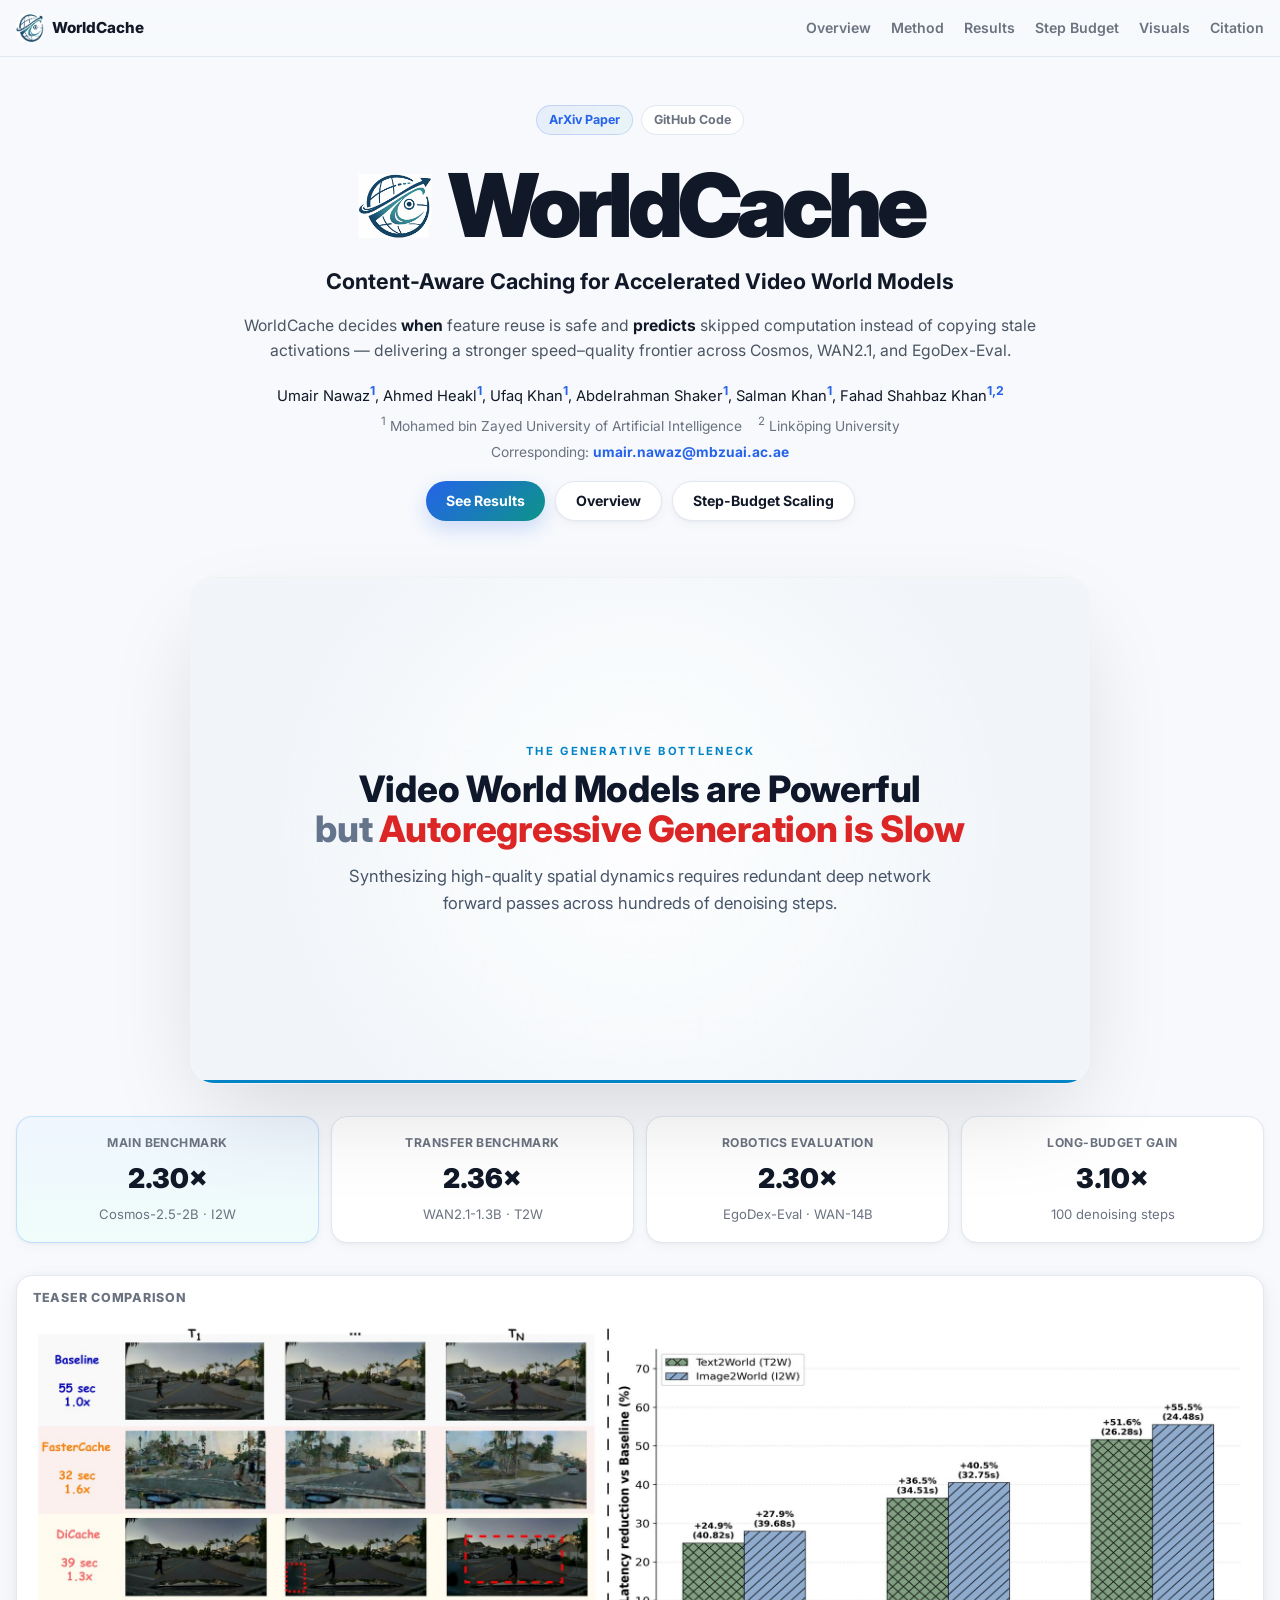
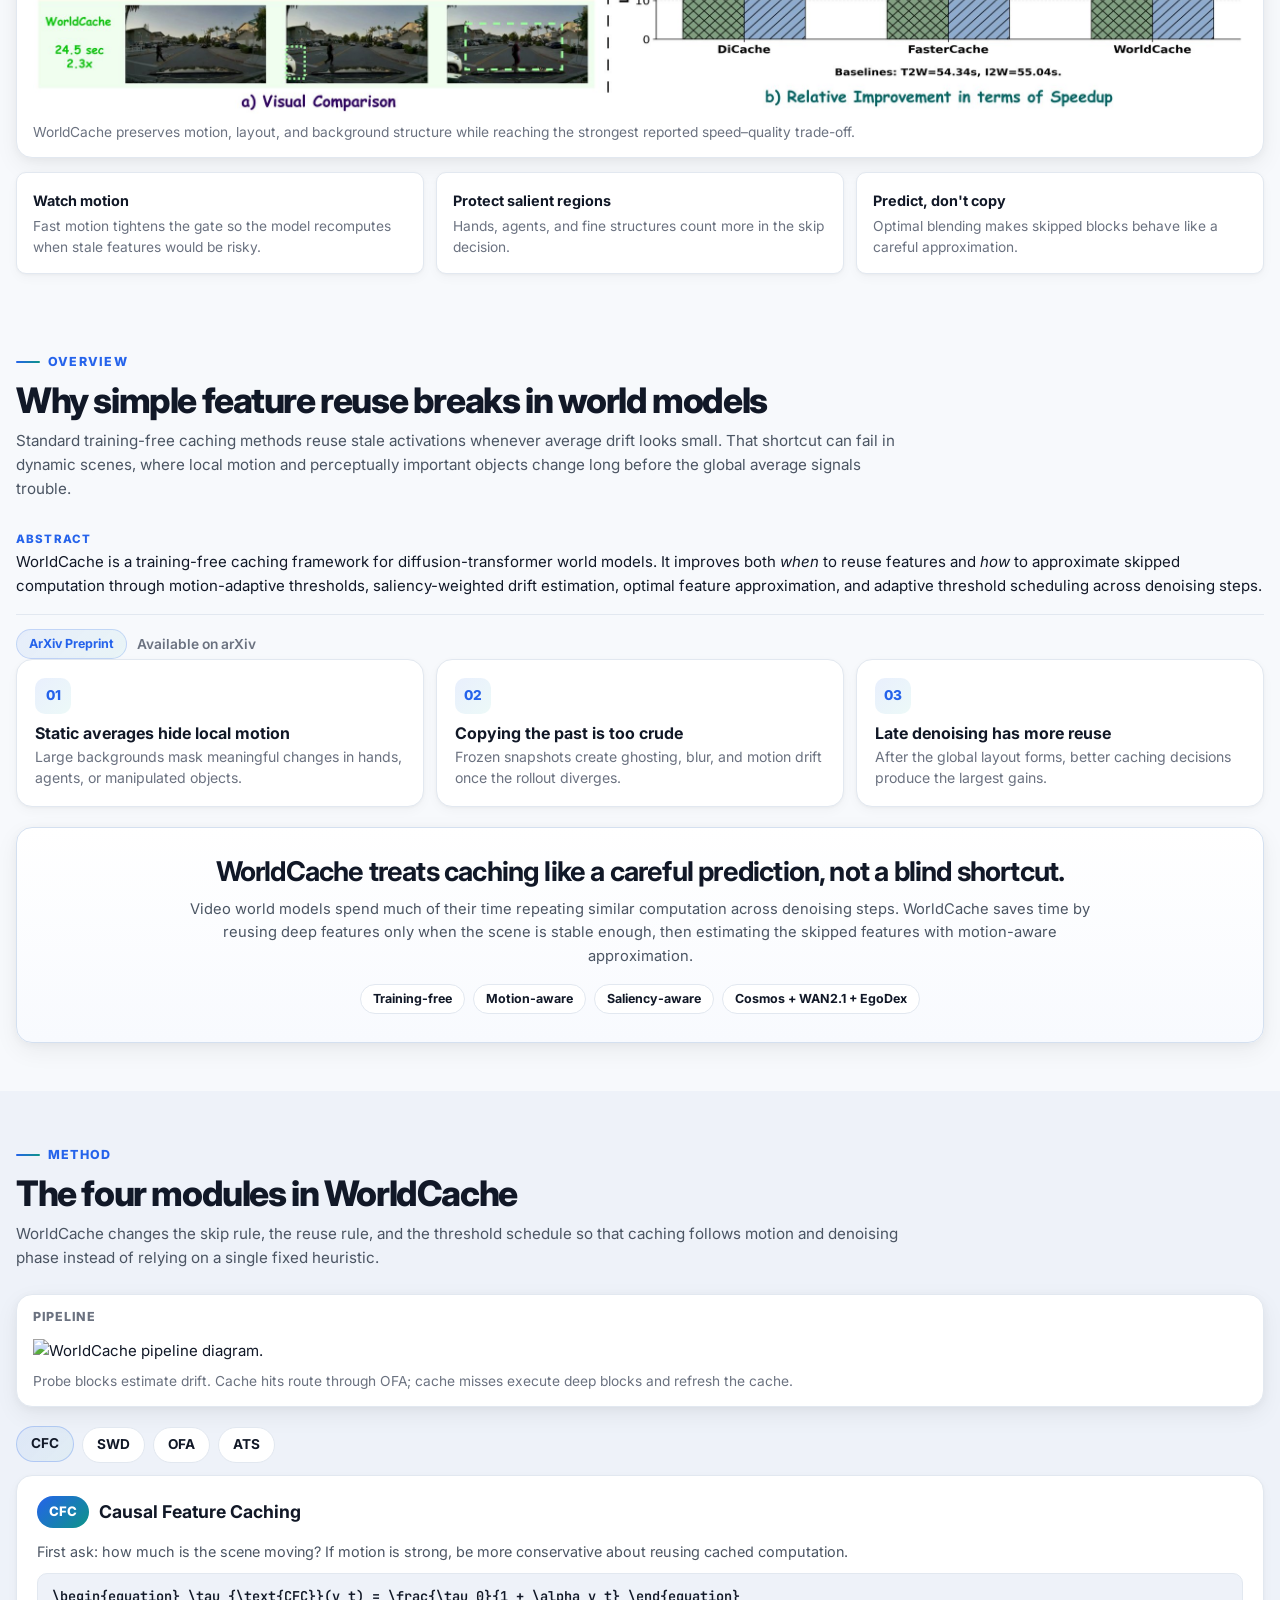
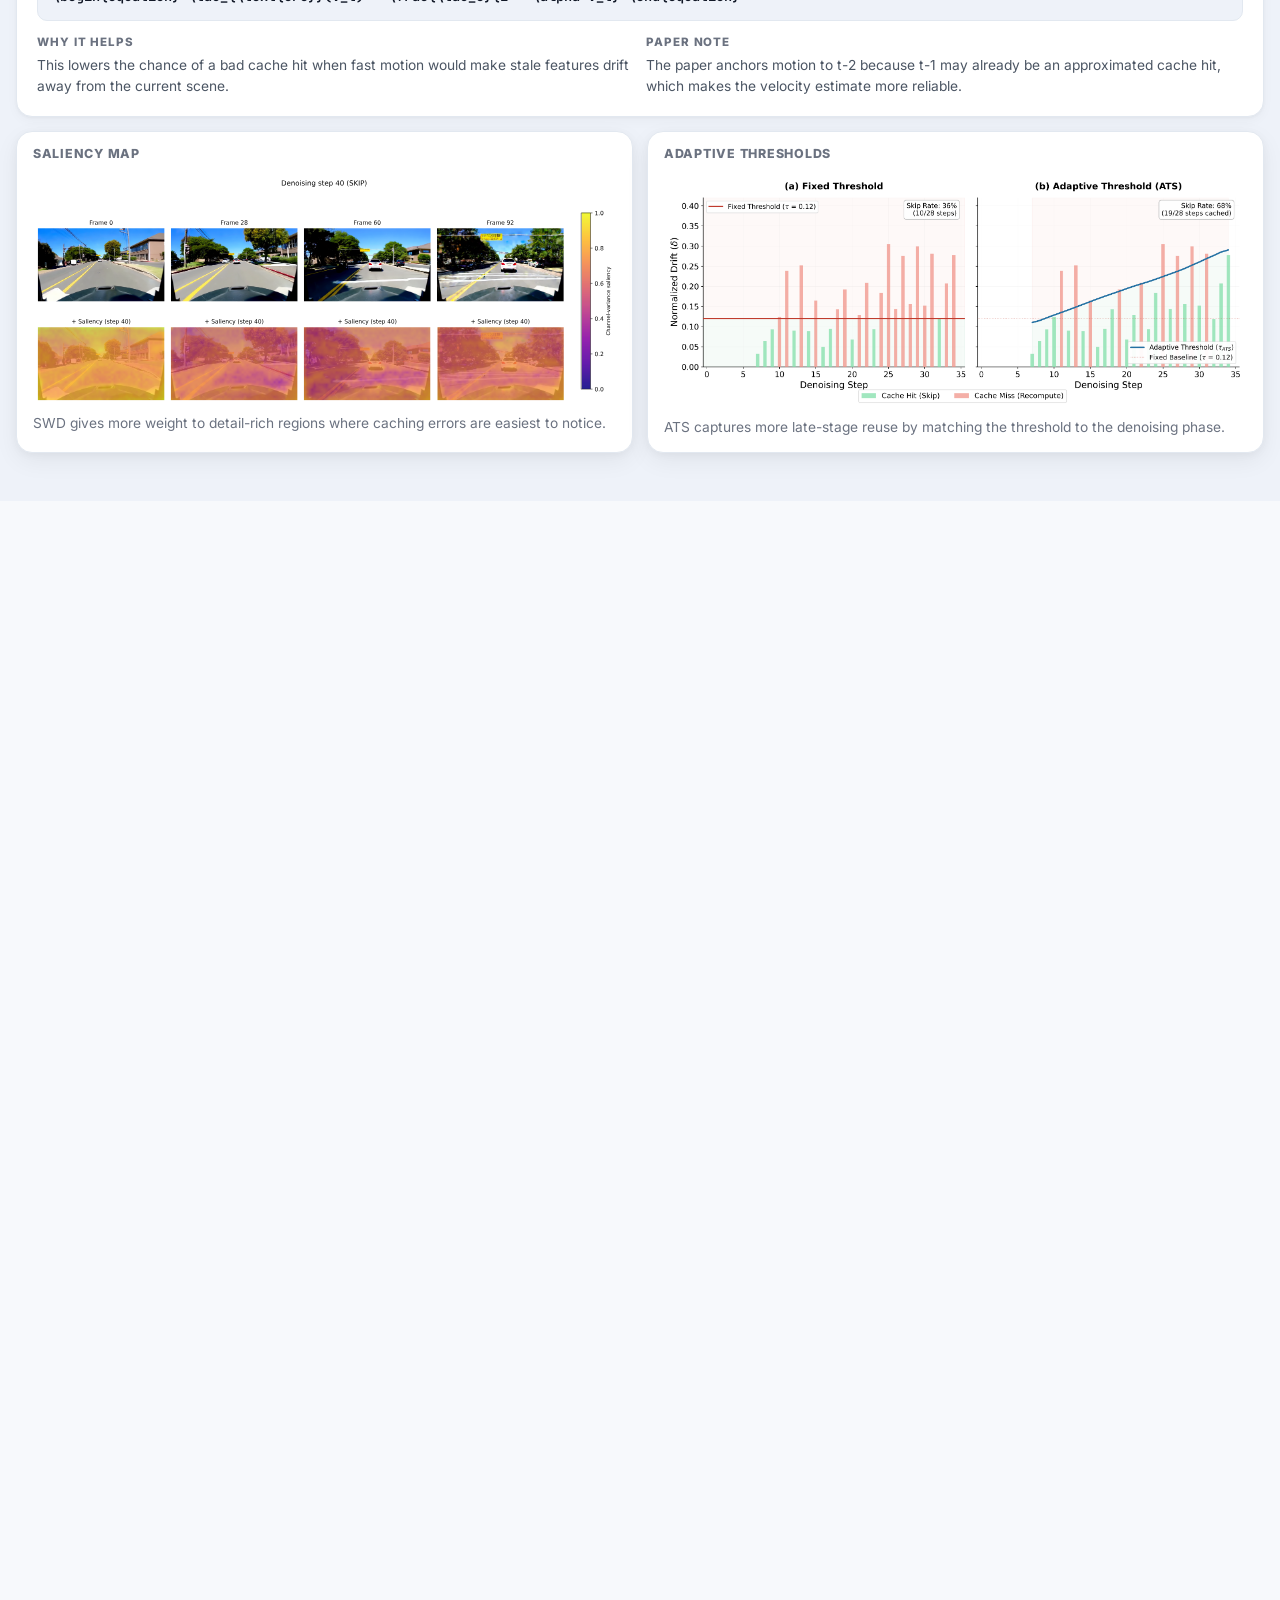
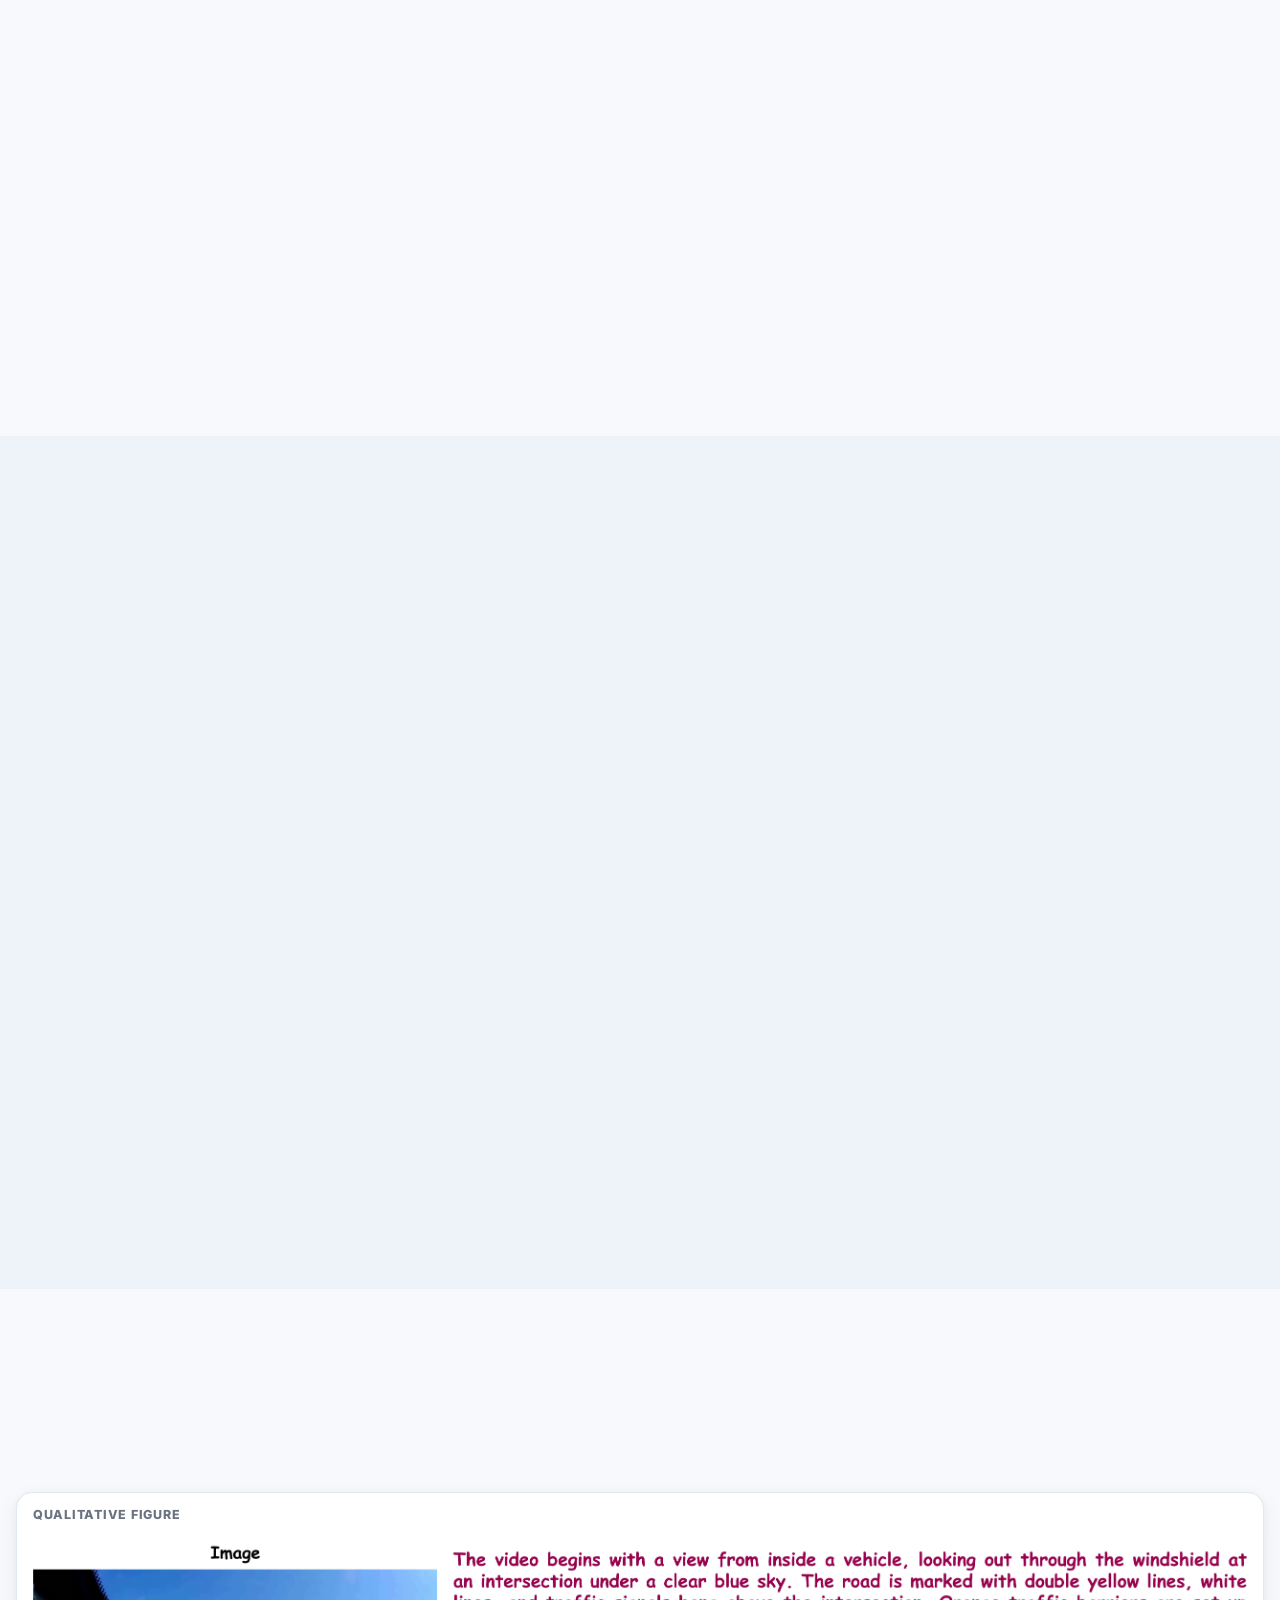
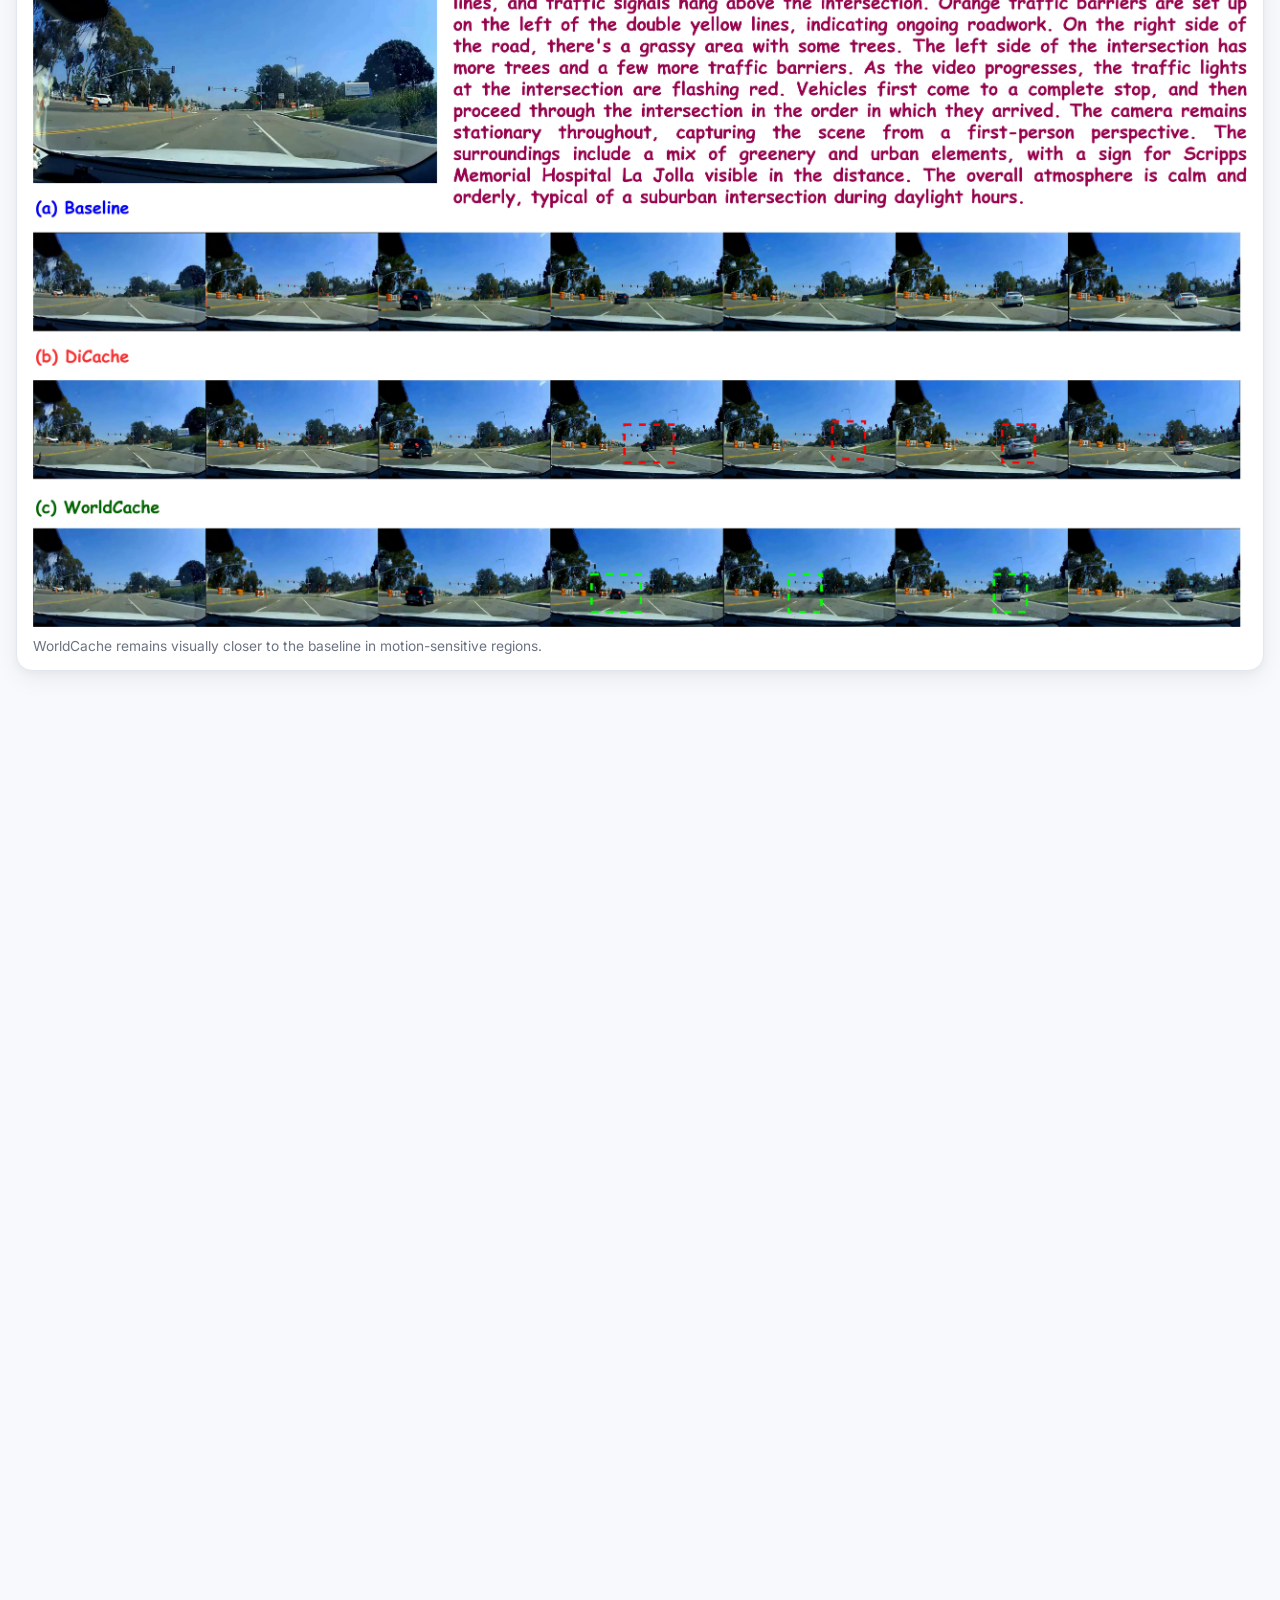
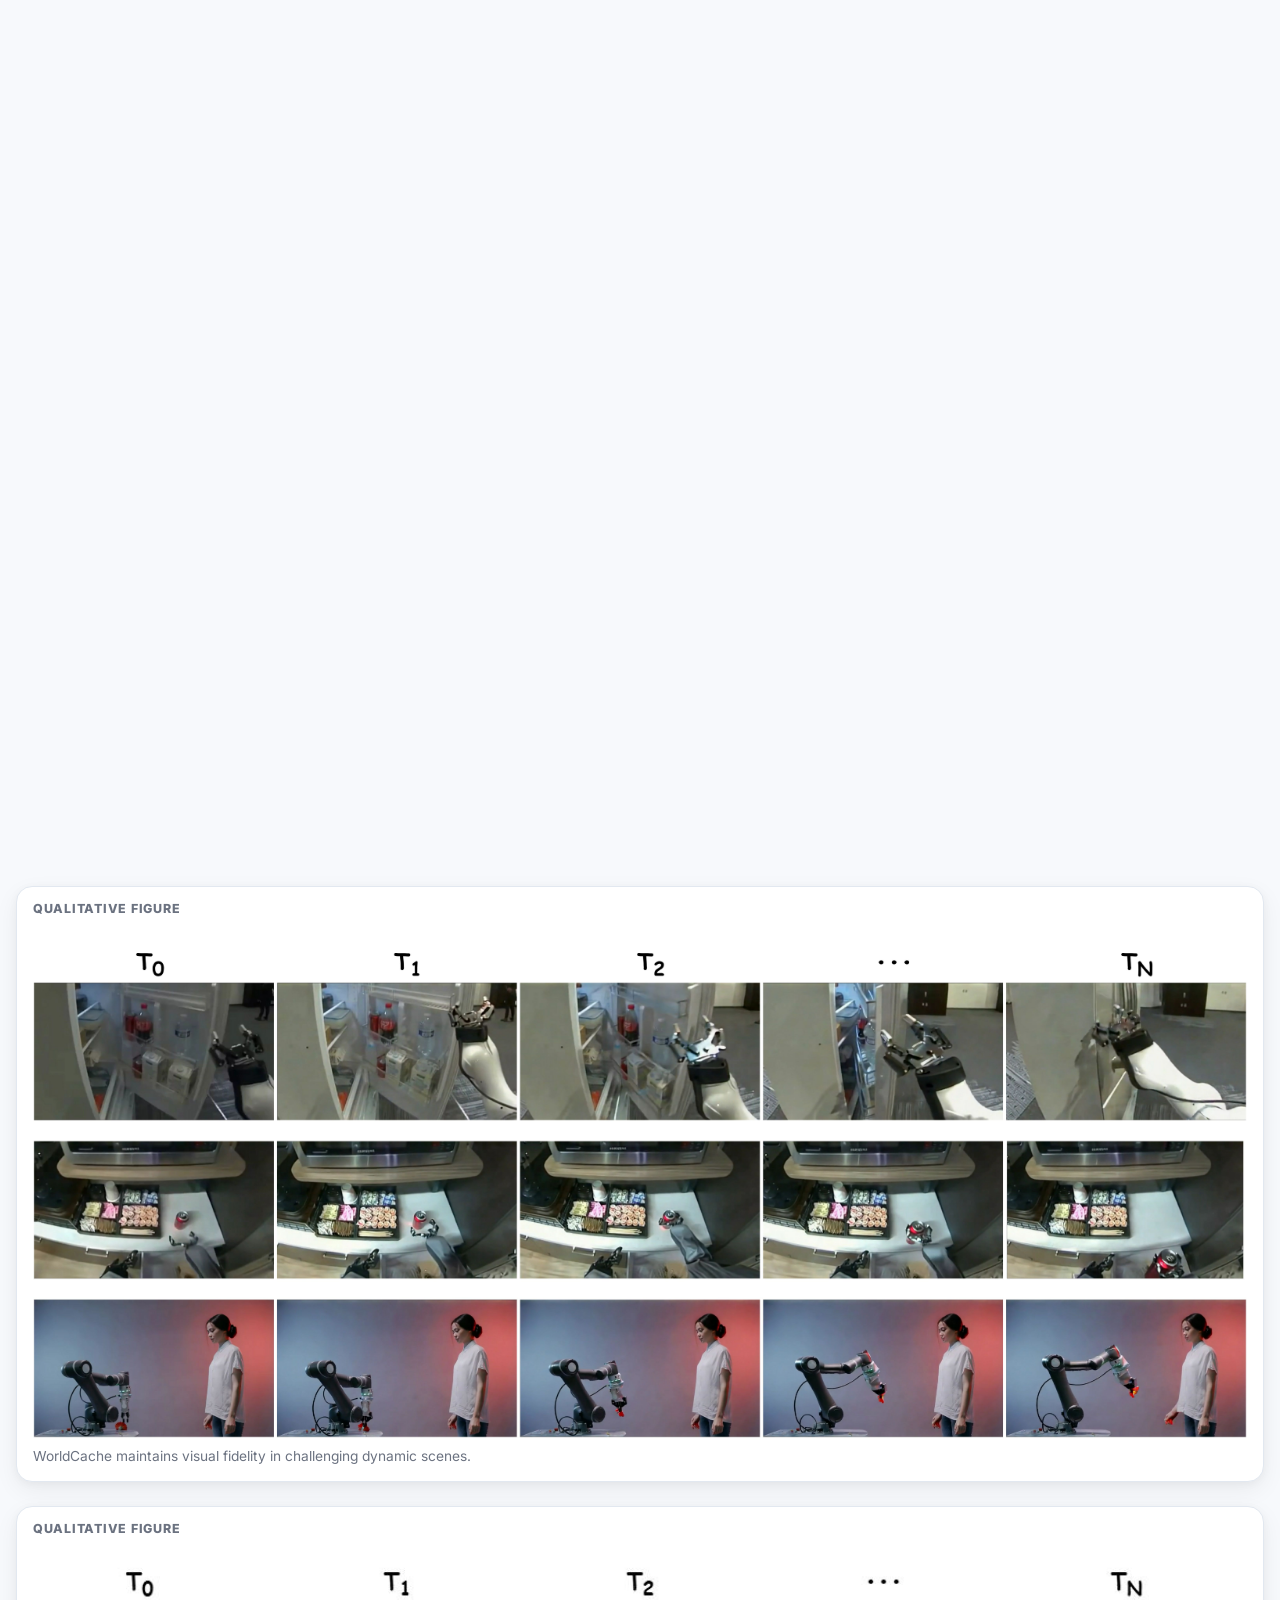
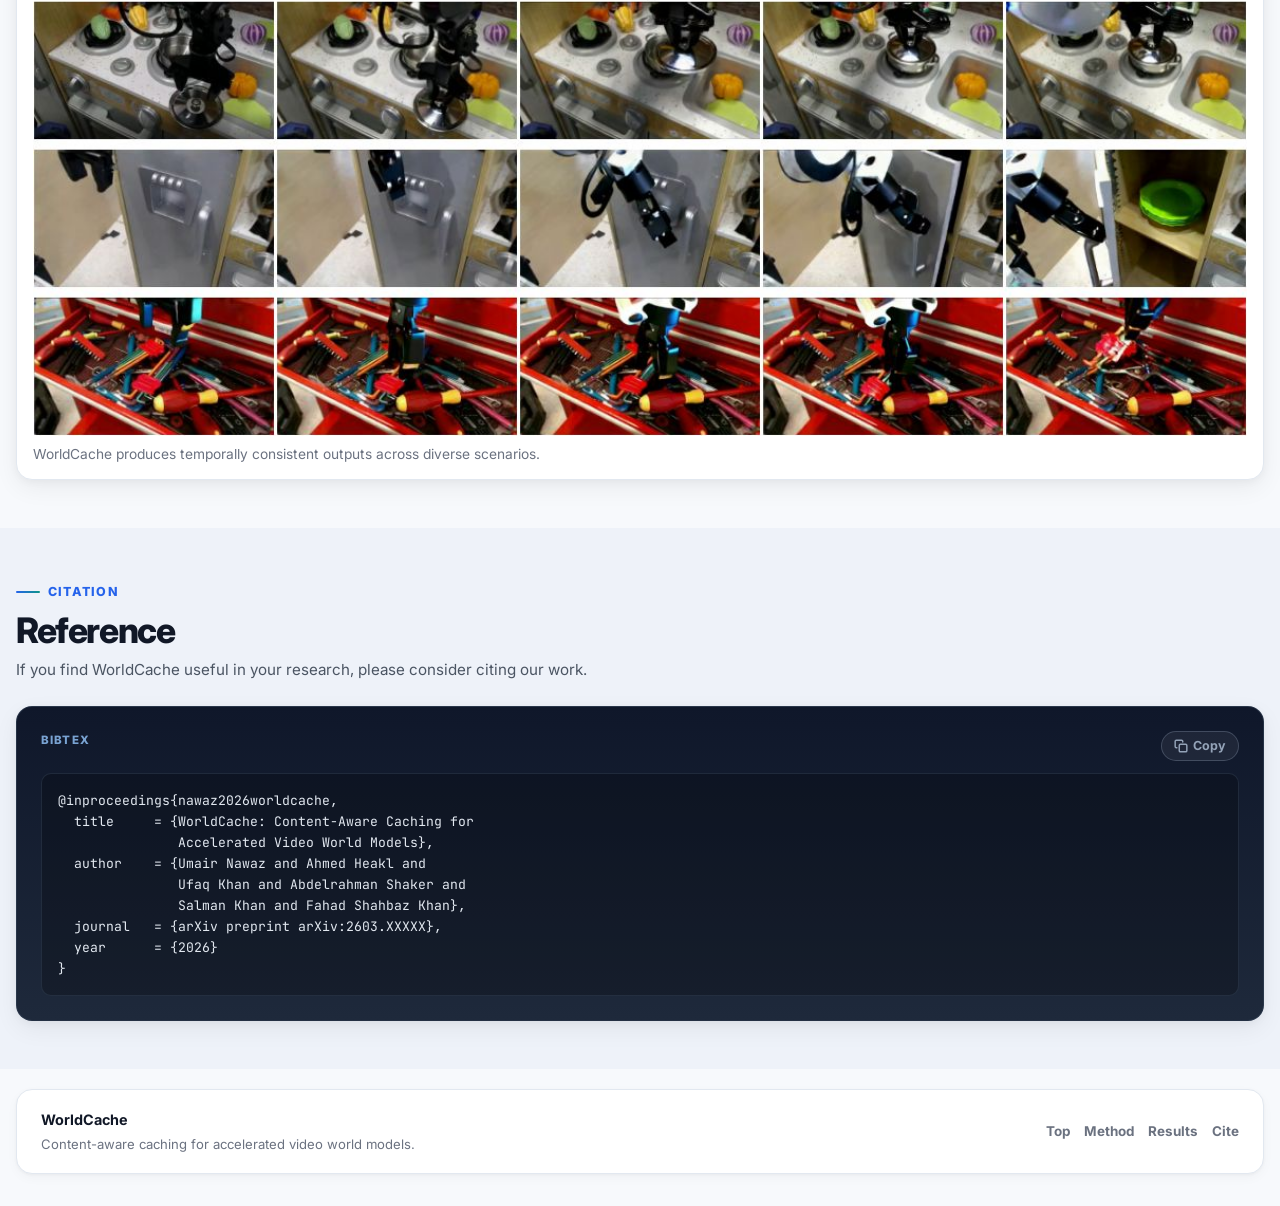
==== commit 66014c62: "Optimize 48MB teaser down to 330KB for instant loading" ====
--- a/index.html
+++ b/index.html
@@ -117,7 +117,7 @@
         <div class="figure-header">
           <span class="figure-label">Teaser comparison</span>
         </div>
-        <img src="Figures/WorldCache-Teaser-Final.png"
+        <img src="Figures/WorldCache-Teaser-Final-web.jpg"
           alt="WorldCache teaser comparison showing stronger speed-quality trade-off.">
         <figcaption>WorldCache preserves motion, layout, and background structure while reaching the strongest reported
           speed–quality trade-off.</figcaption>
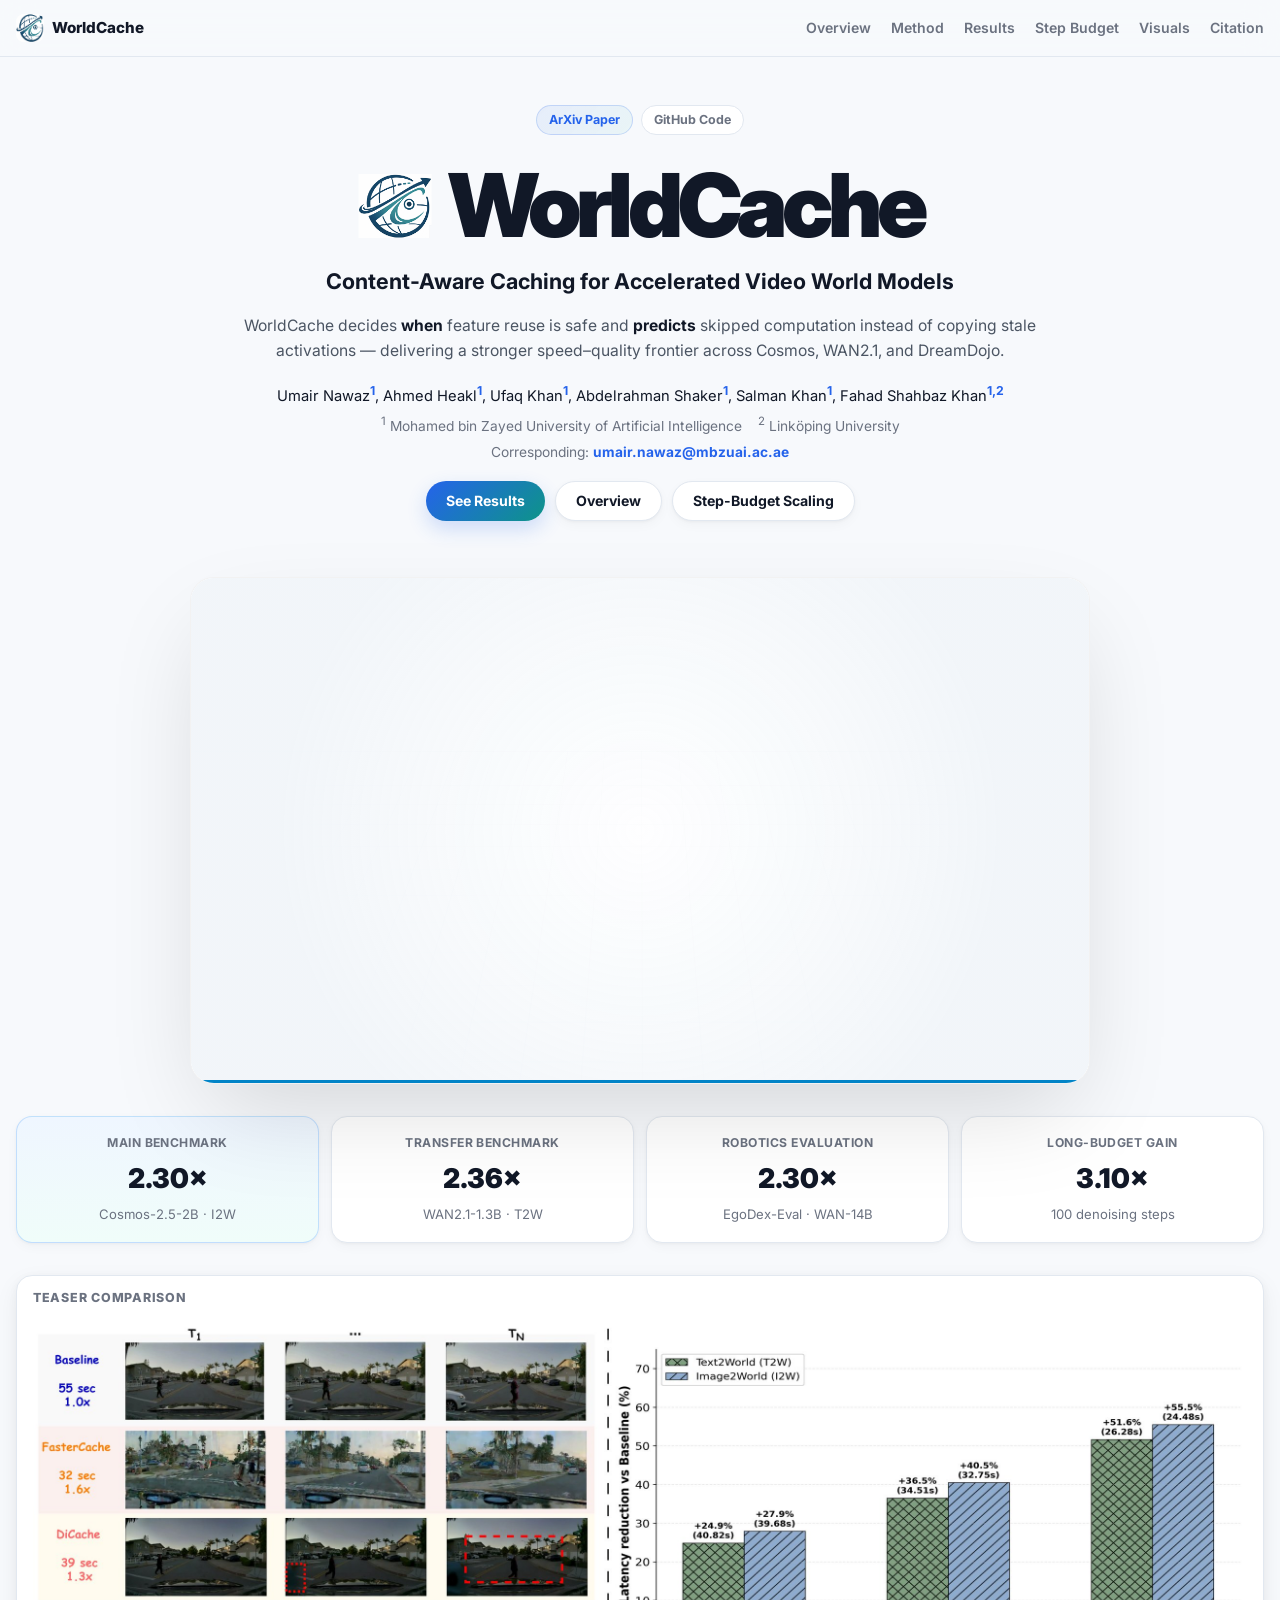
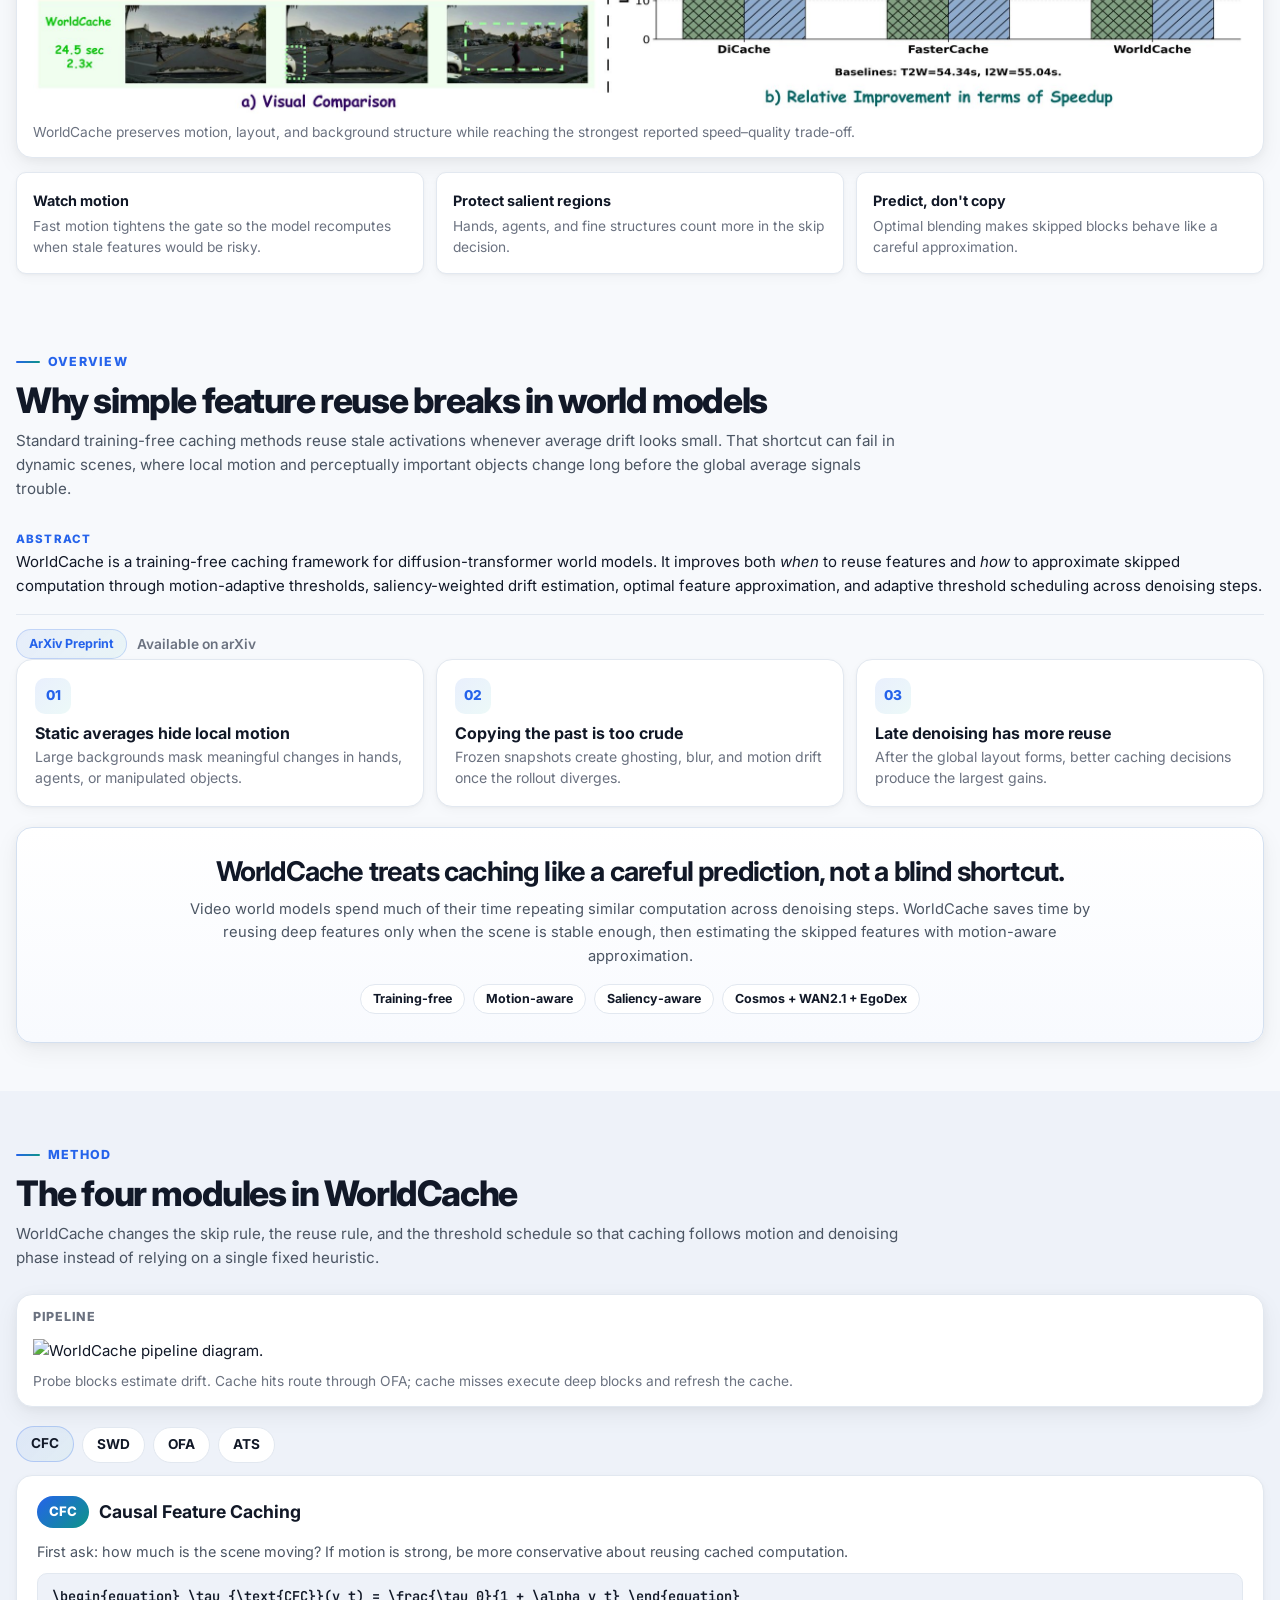
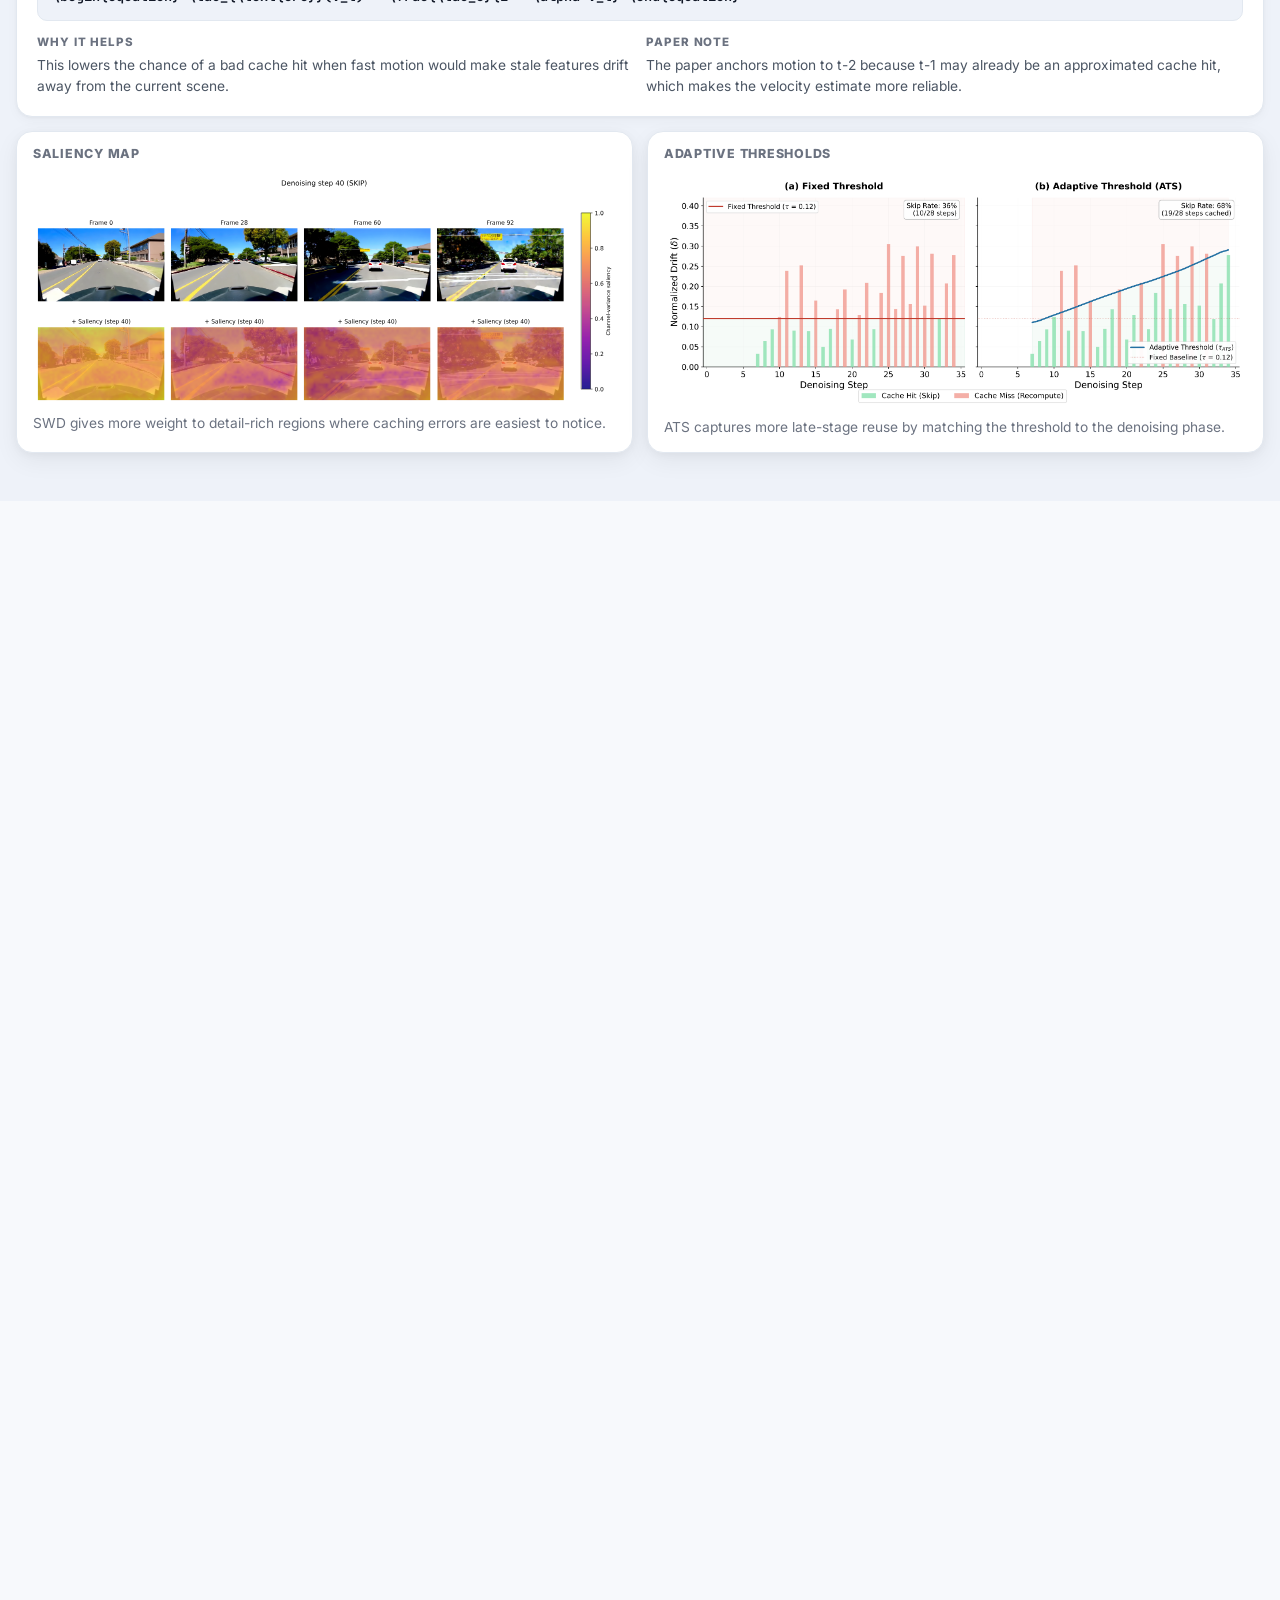
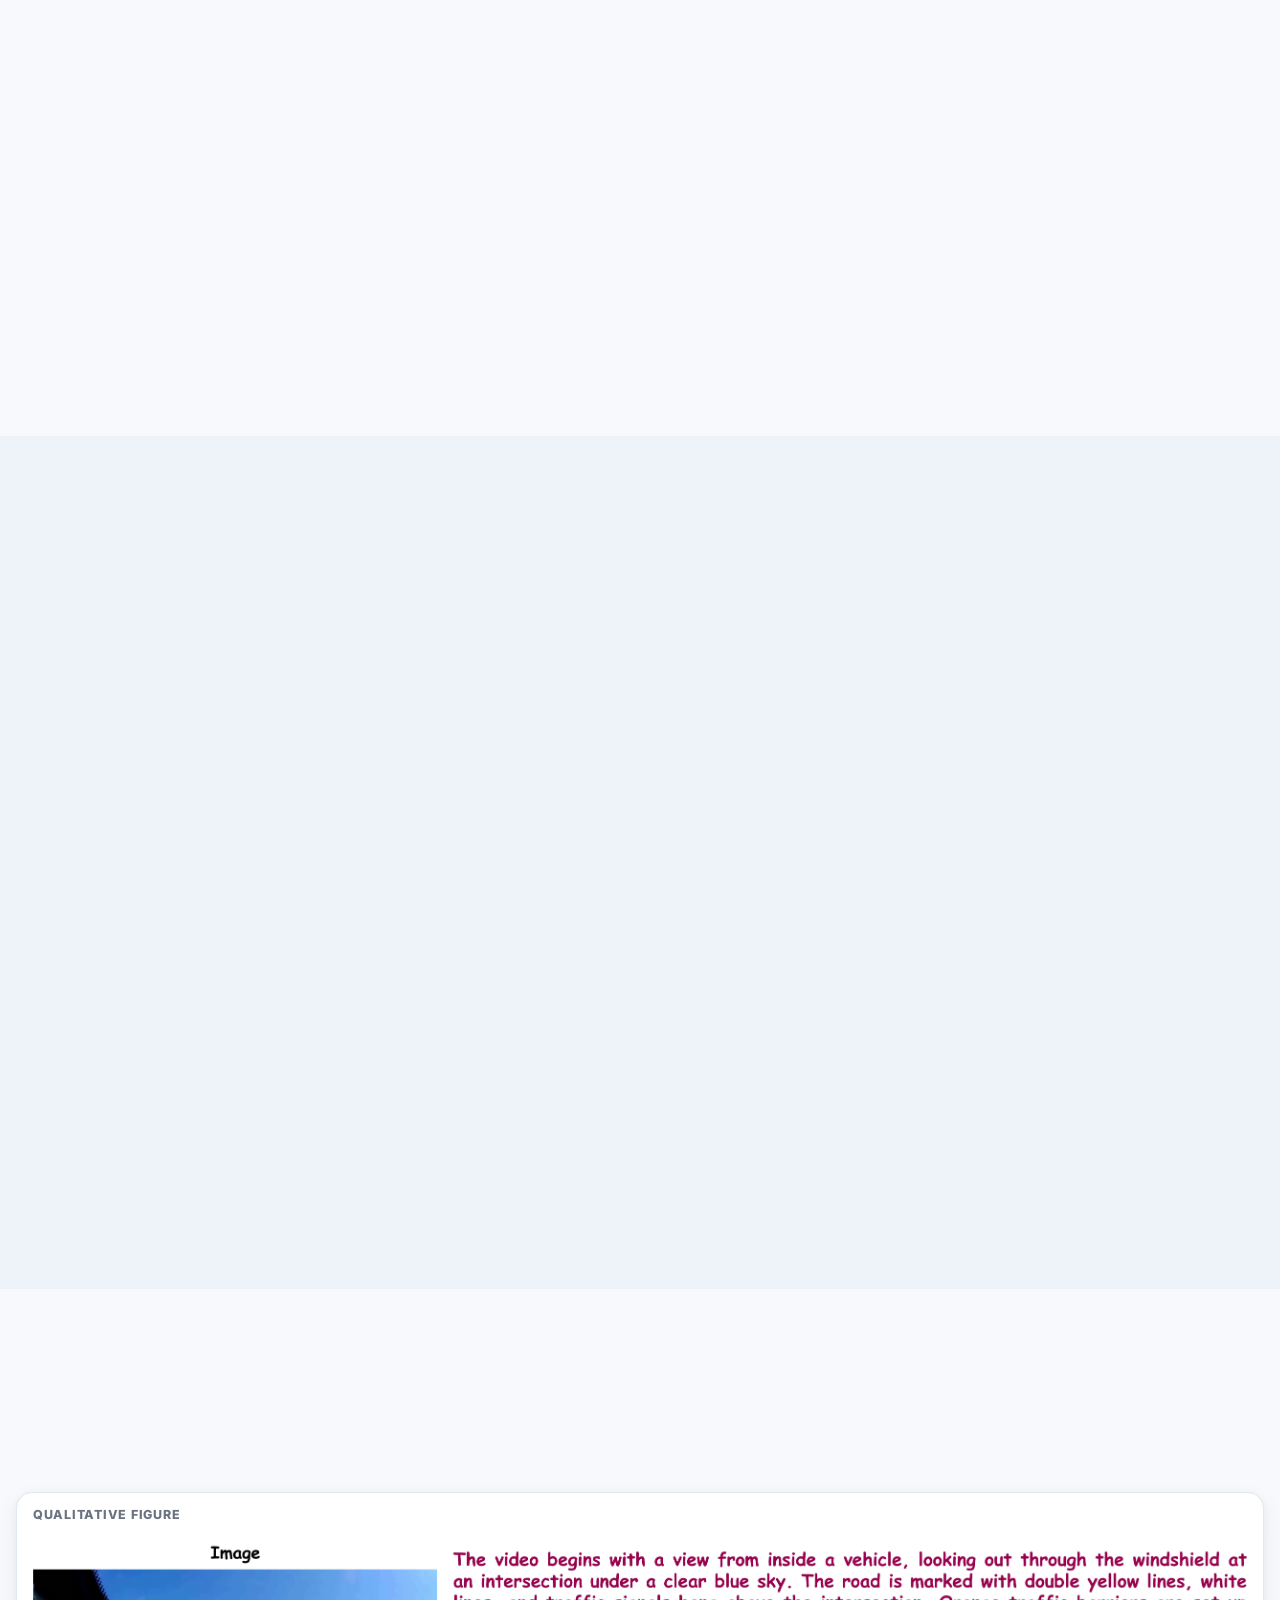
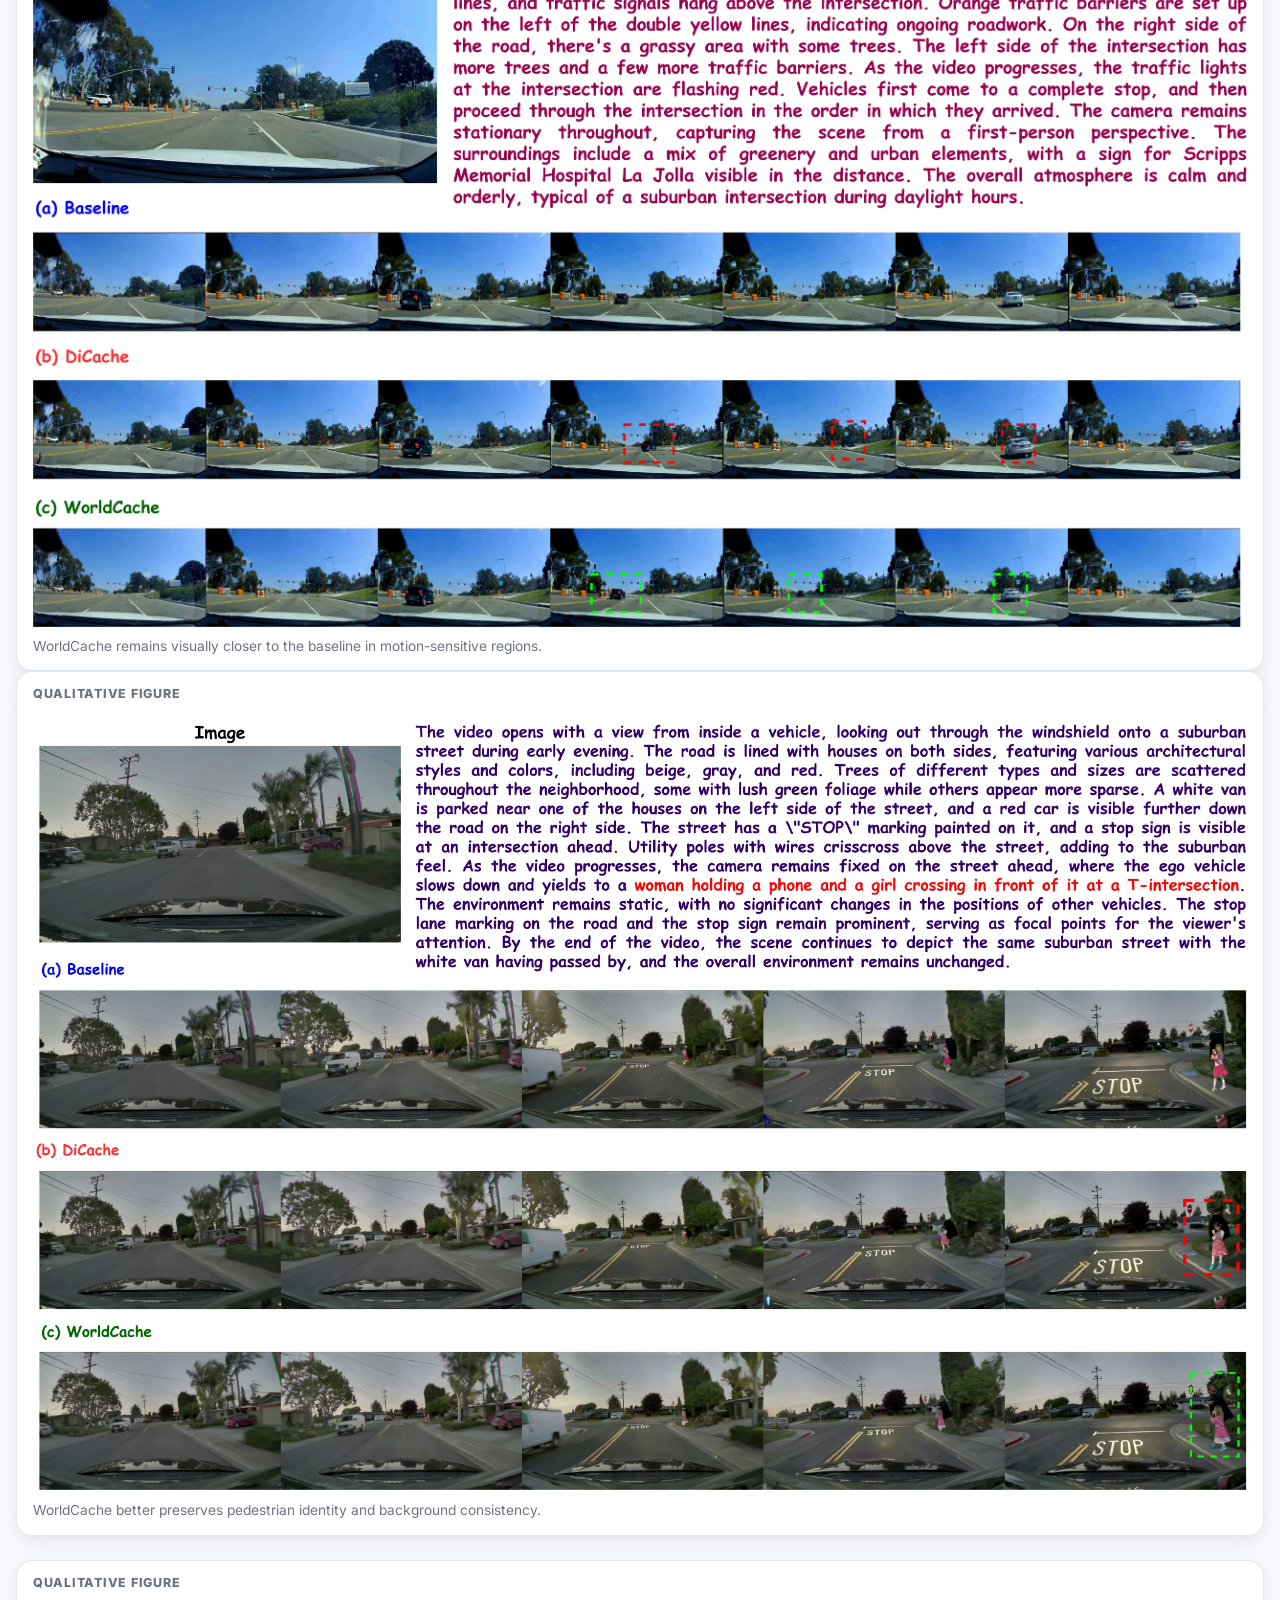
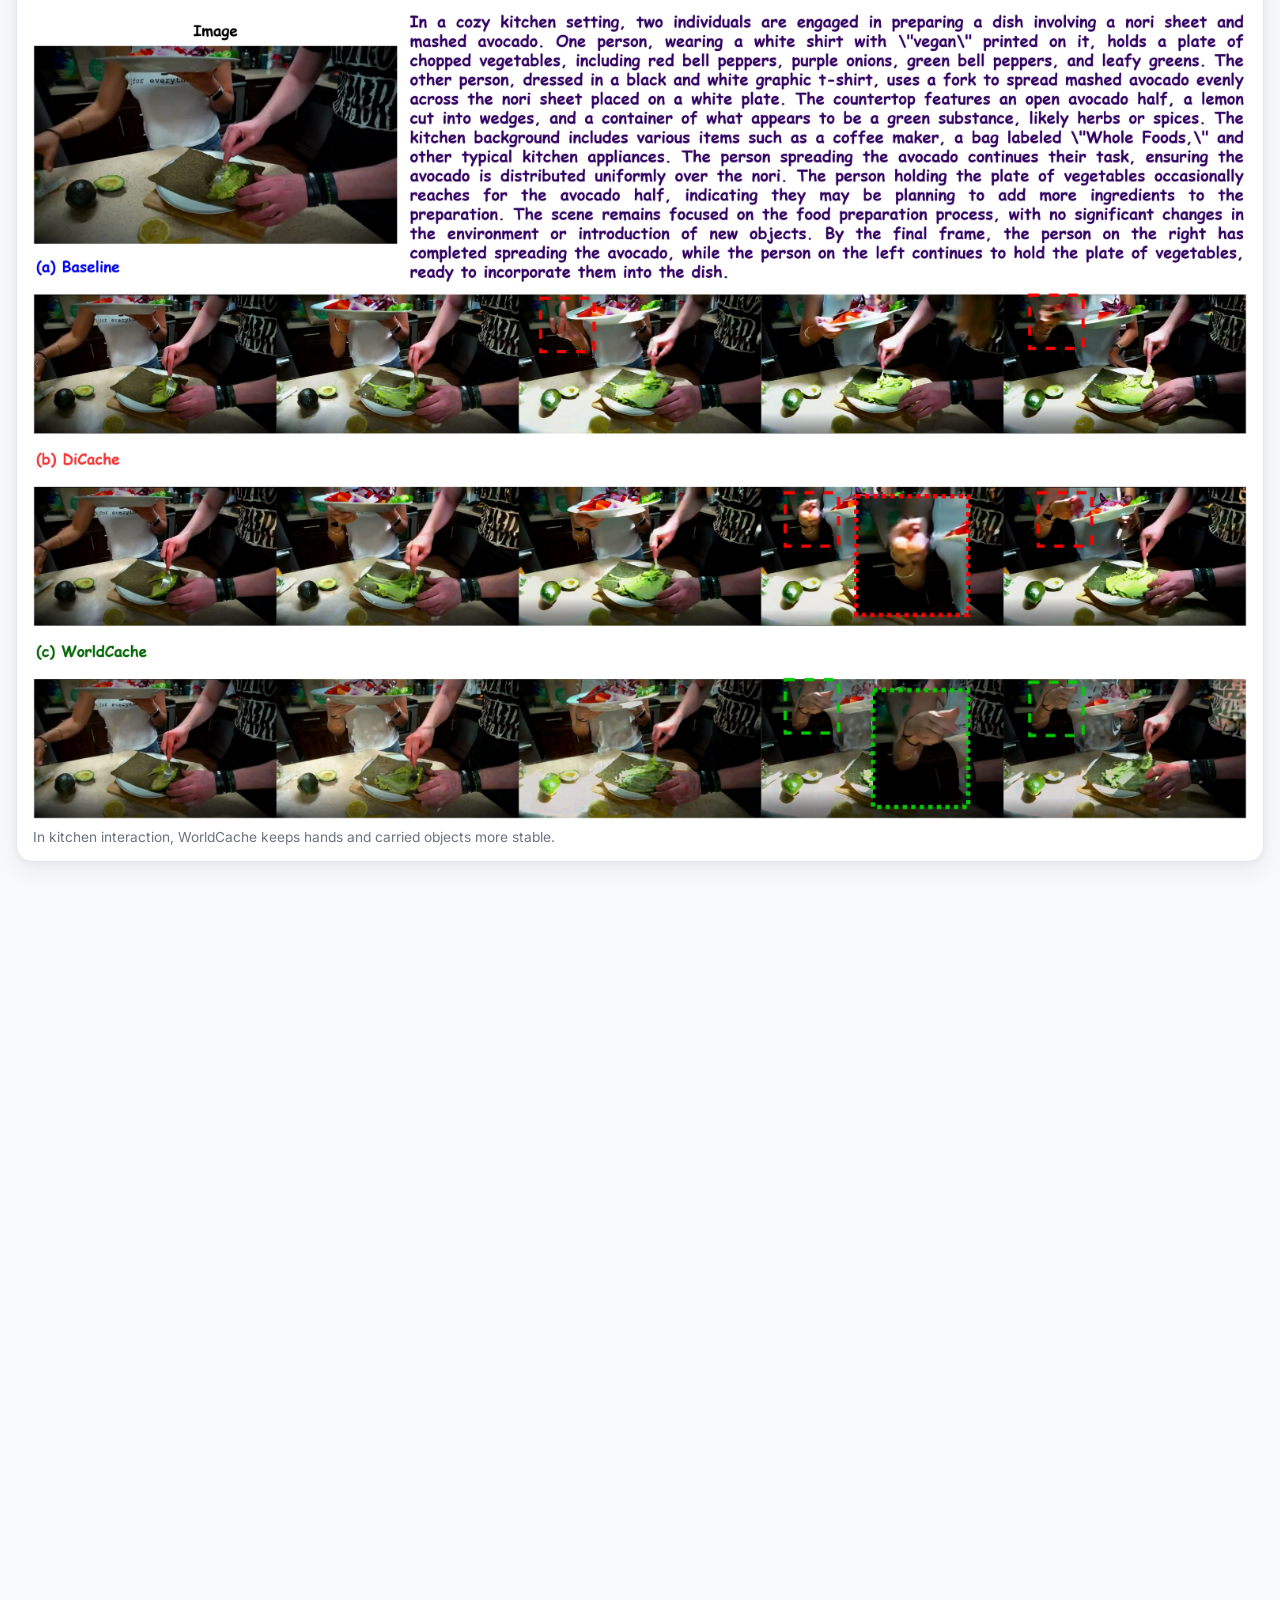
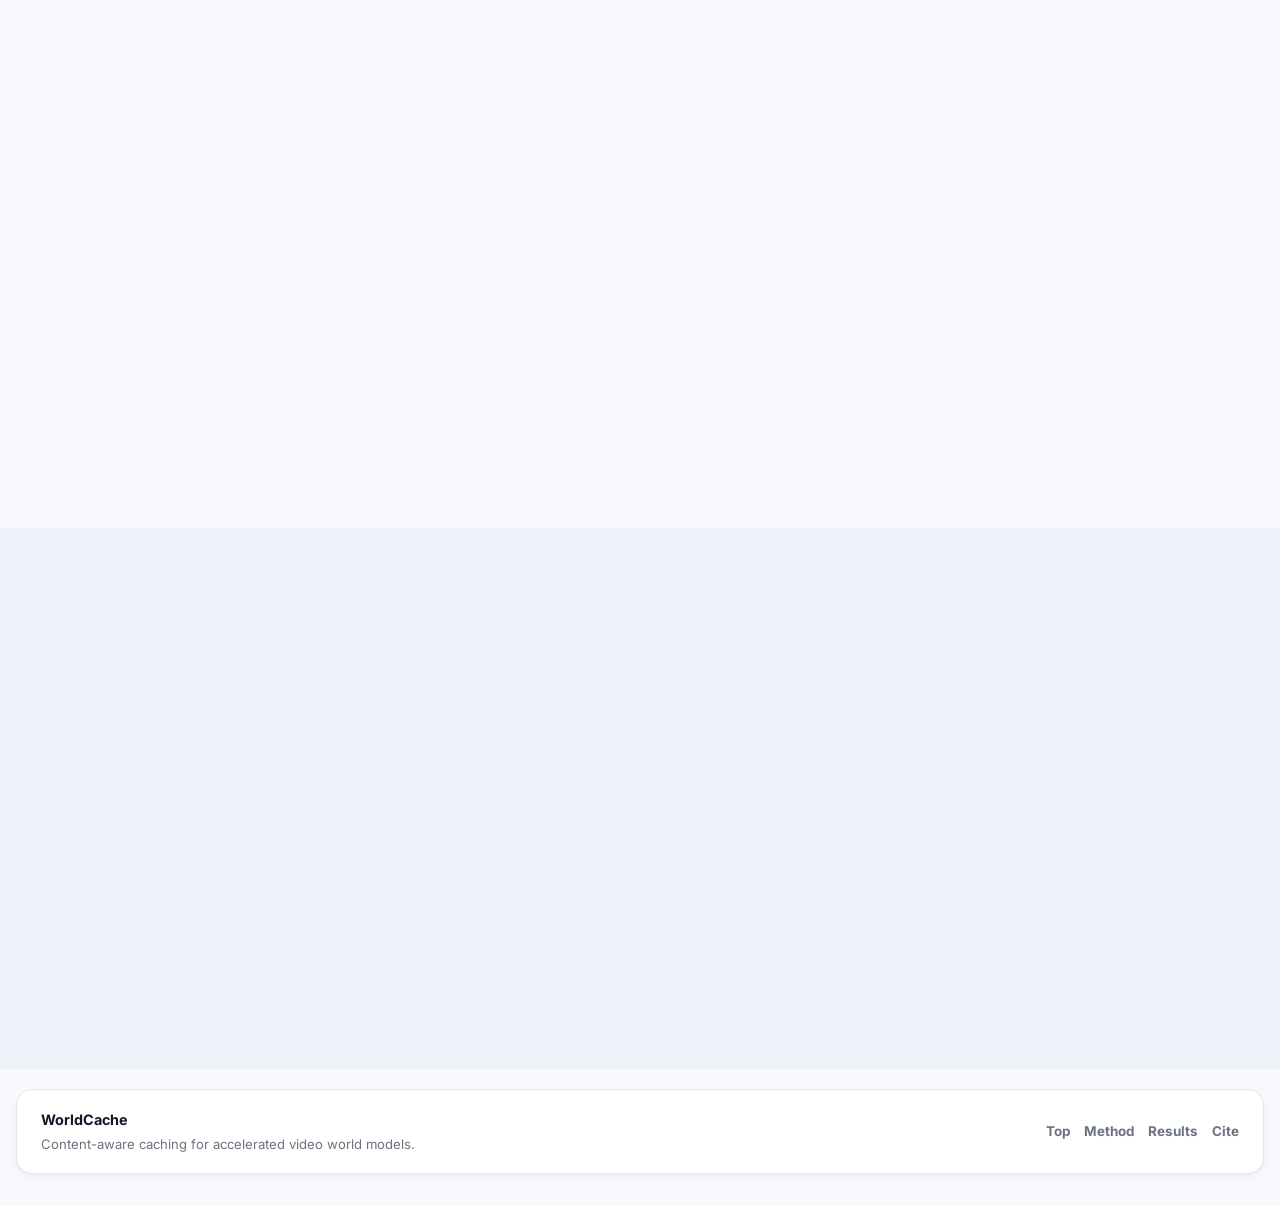
==== commit cd89da5e: "Update Model names" ====
--- a/index.html
+++ b/index.html
@@ -56,7 +56,7 @@
       <p class="hero-subtitle">Content-Aware Caching for Accelerated Video World Models</p>
       <p class="hero-desc">
         WorldCache decides <em>when</em> feature reuse is safe and <em>predicts</em> skipped computation instead of
-        copying stale activations — delivering a stronger speed–quality frontier across Cosmos, WAN2.1, and EgoDex-Eval.
+        copying stale activations — delivering a stronger speed–quality frontier across Cosmos, WAN2.1, and DreamDojo.
       </p>
 
       <p class="authors">
@@ -505,4 +505,4 @@
   <script src="script.js"></script>
 </body>
 
-</html>+</html>
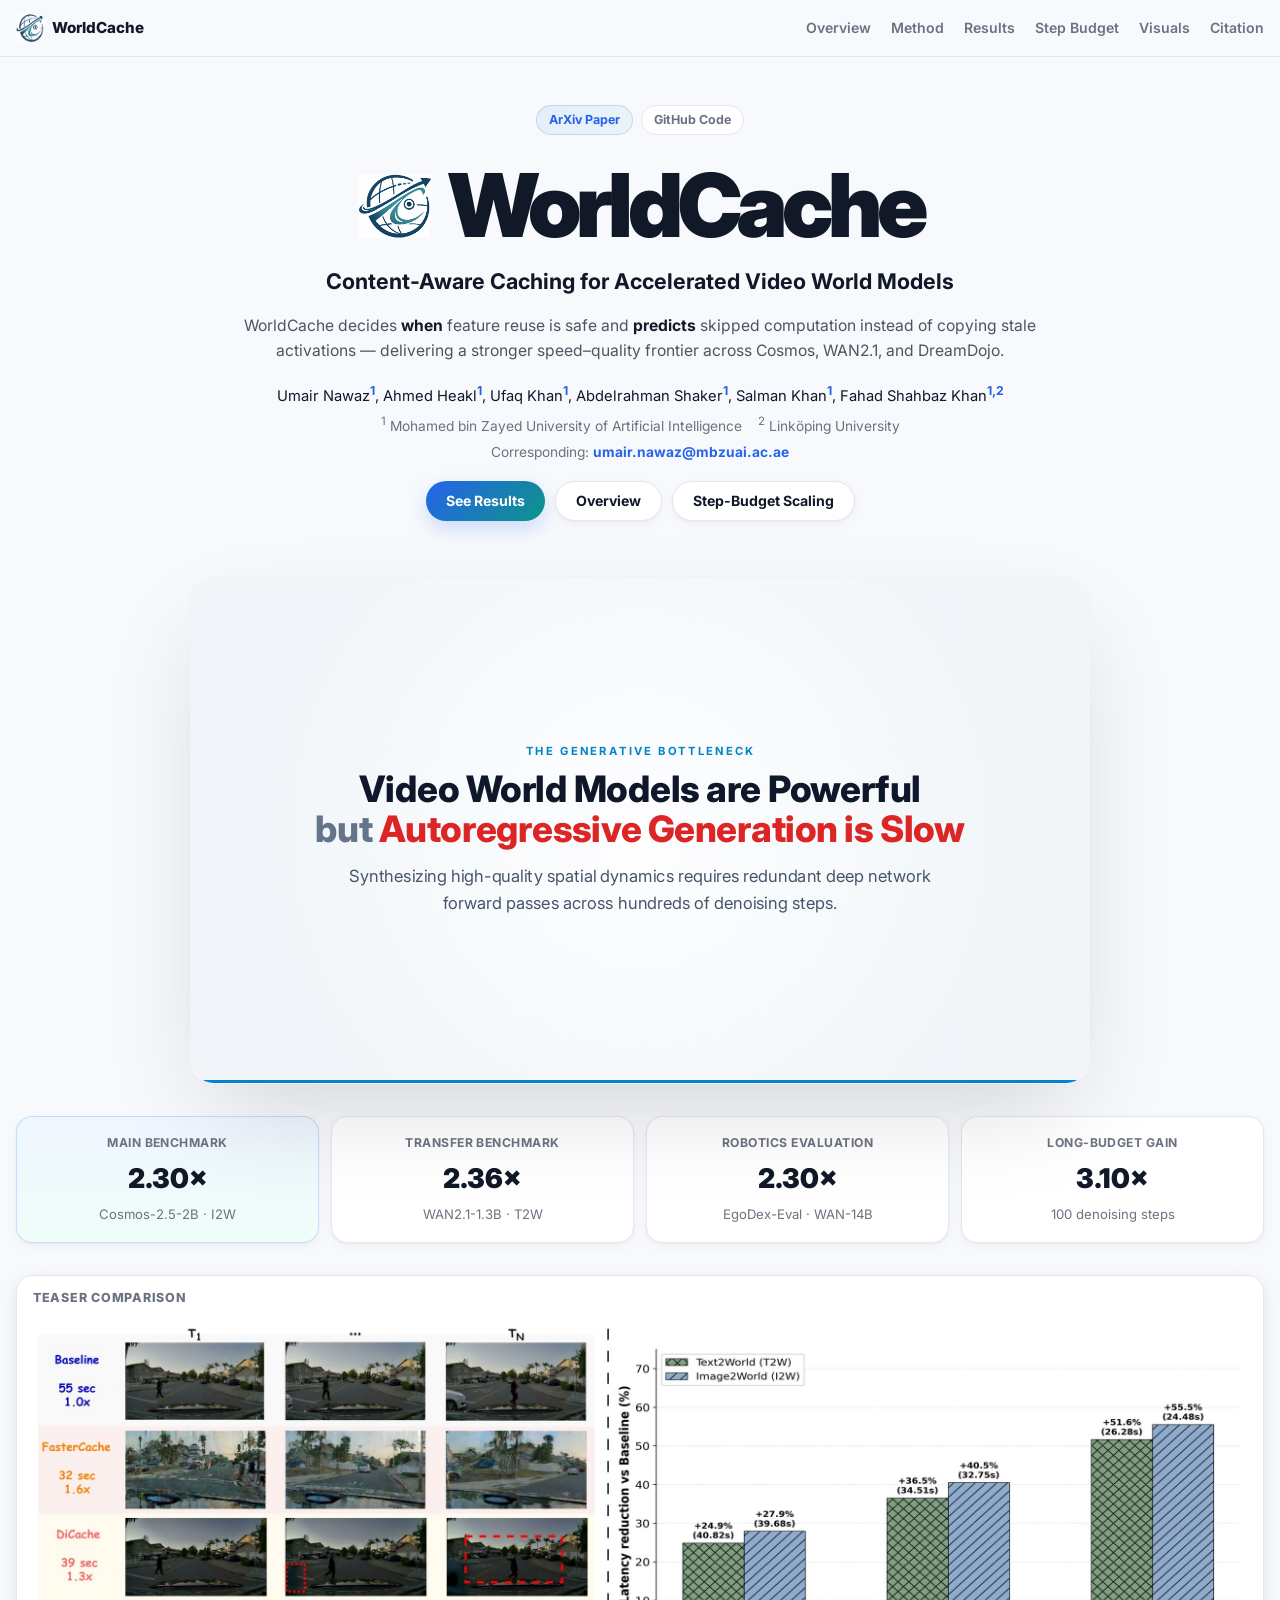
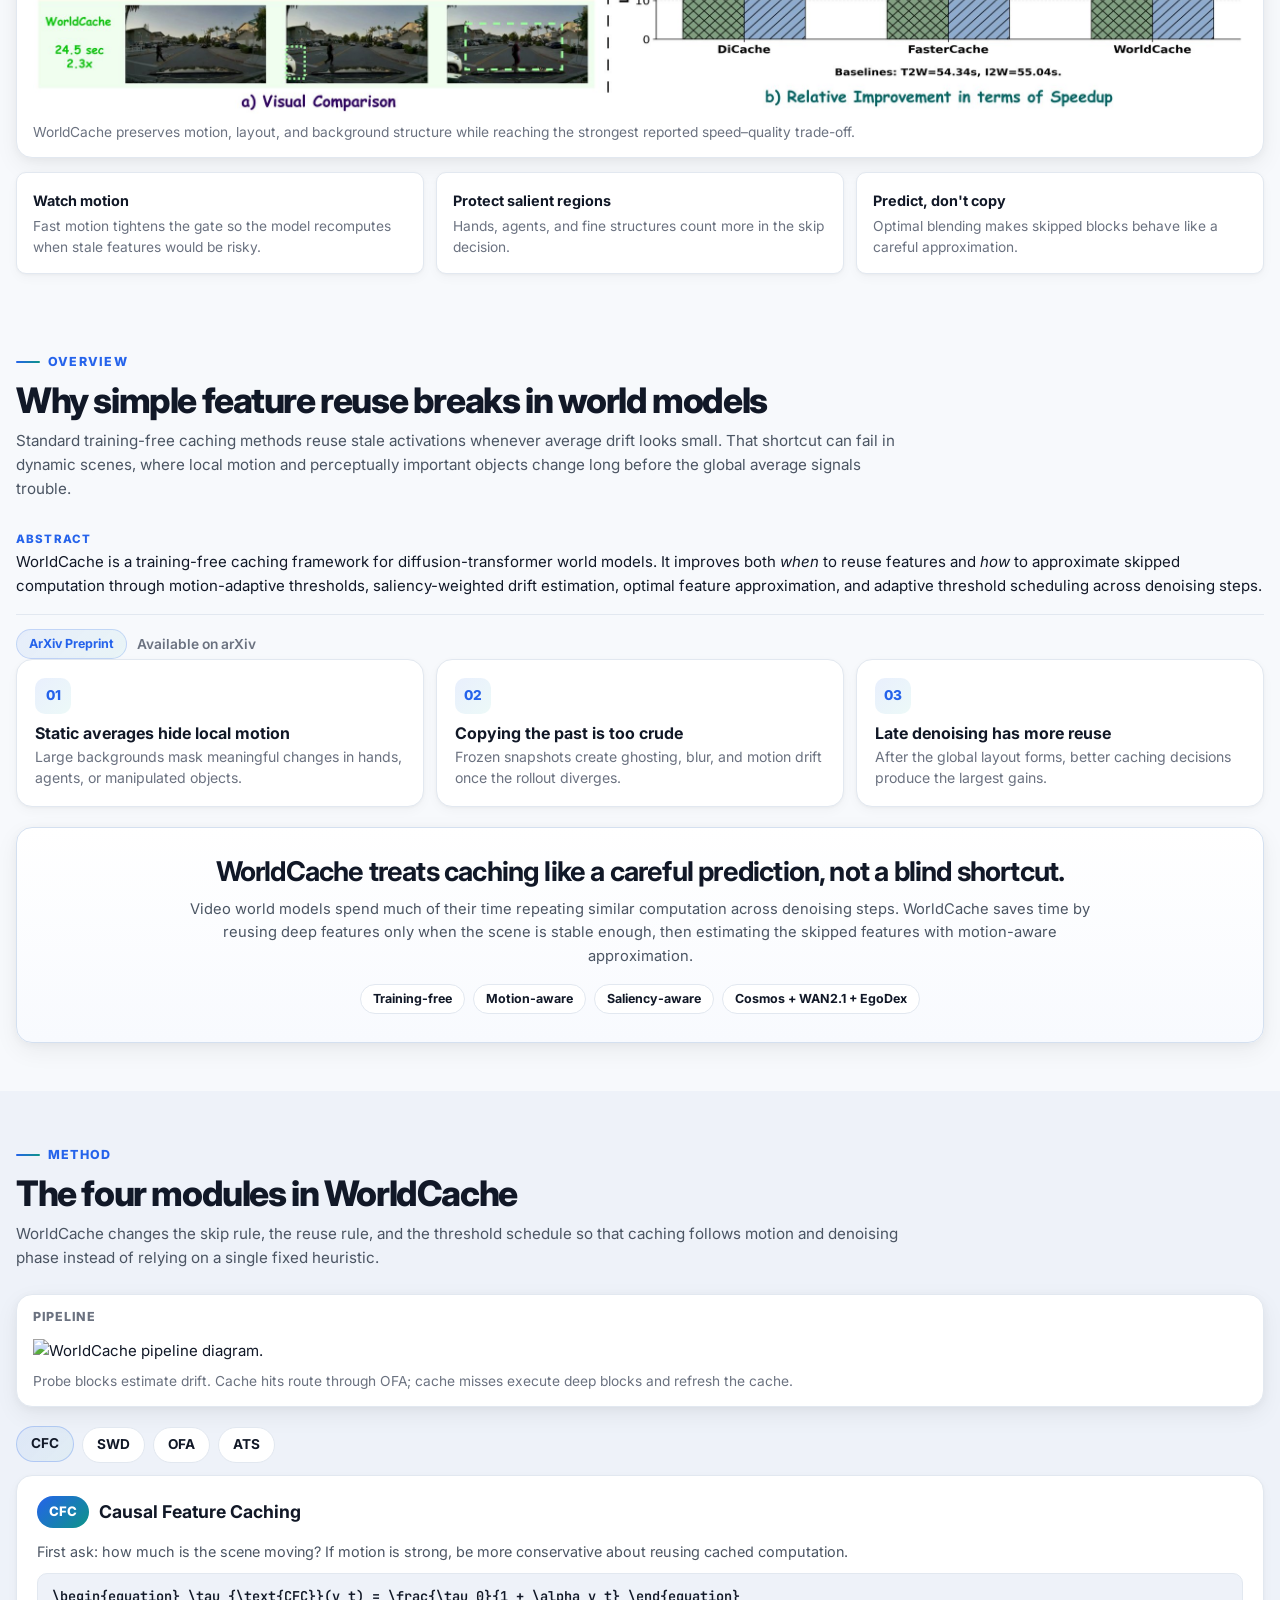
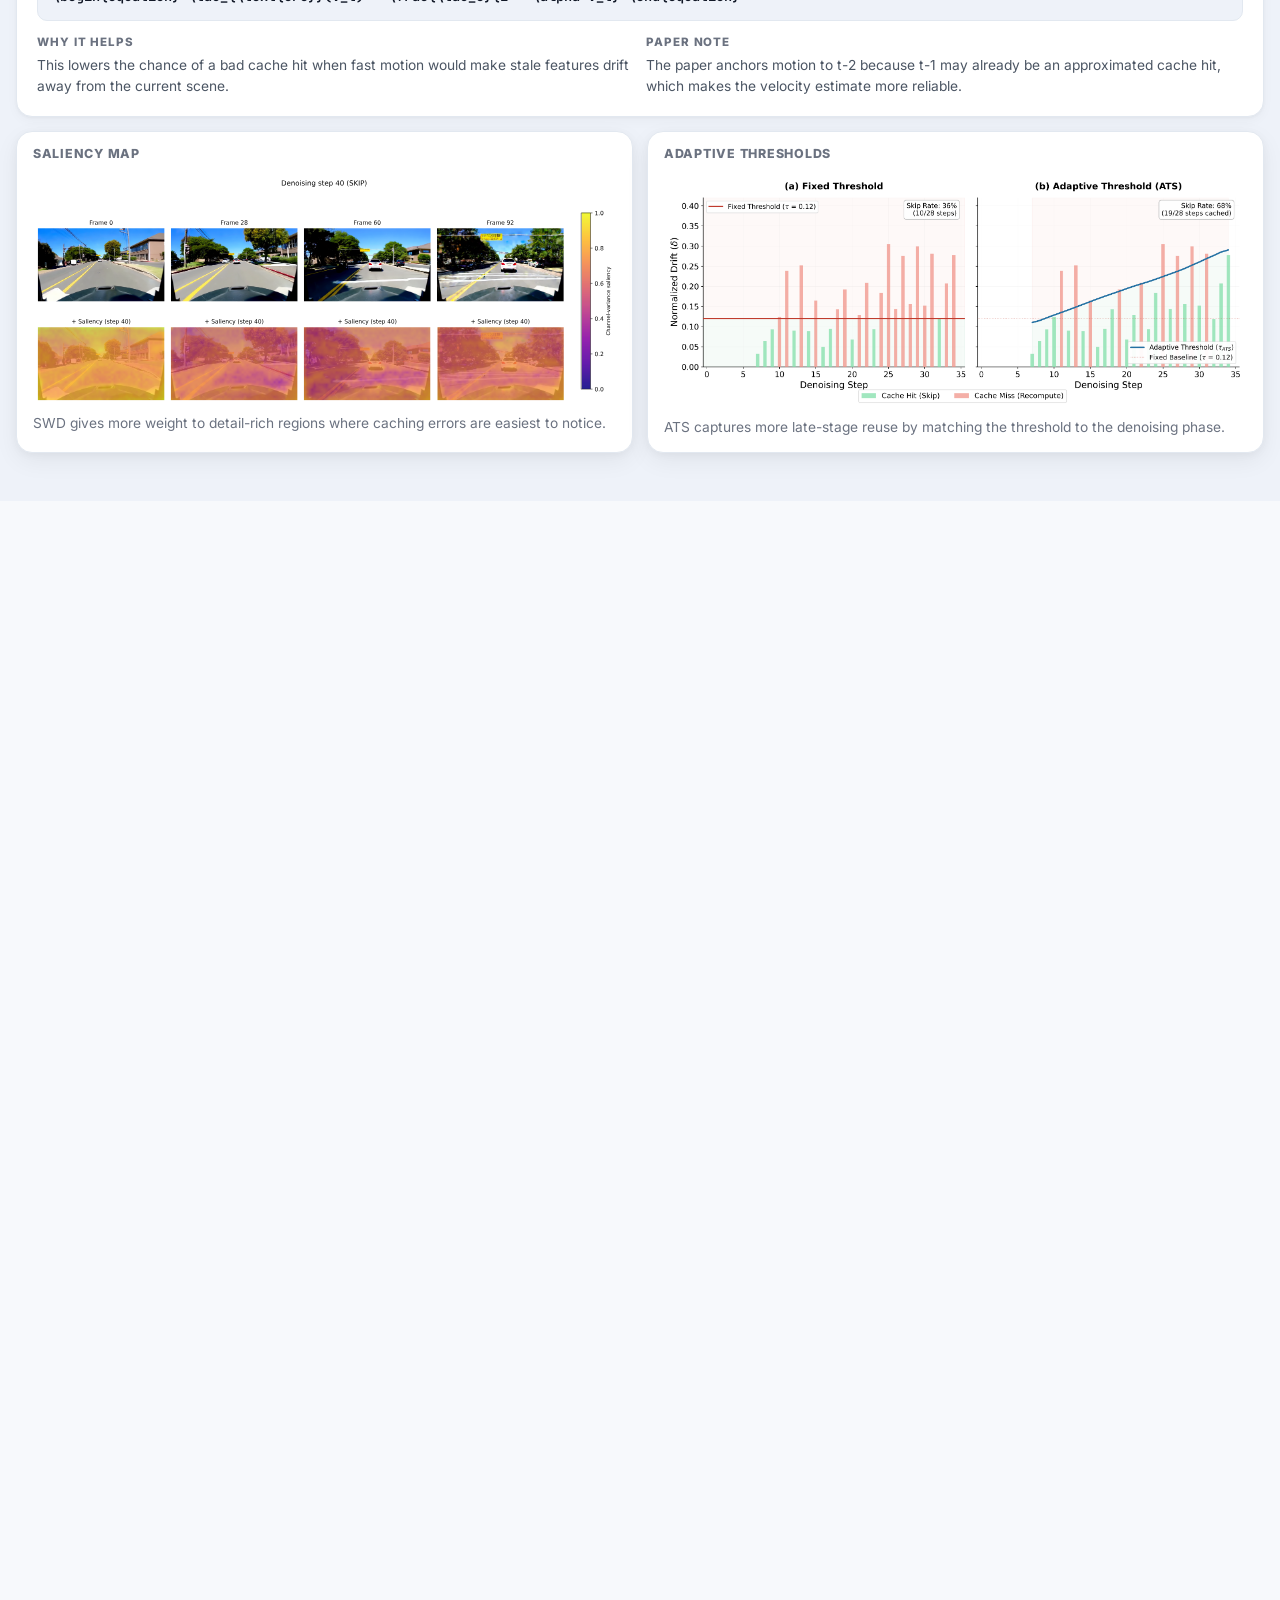
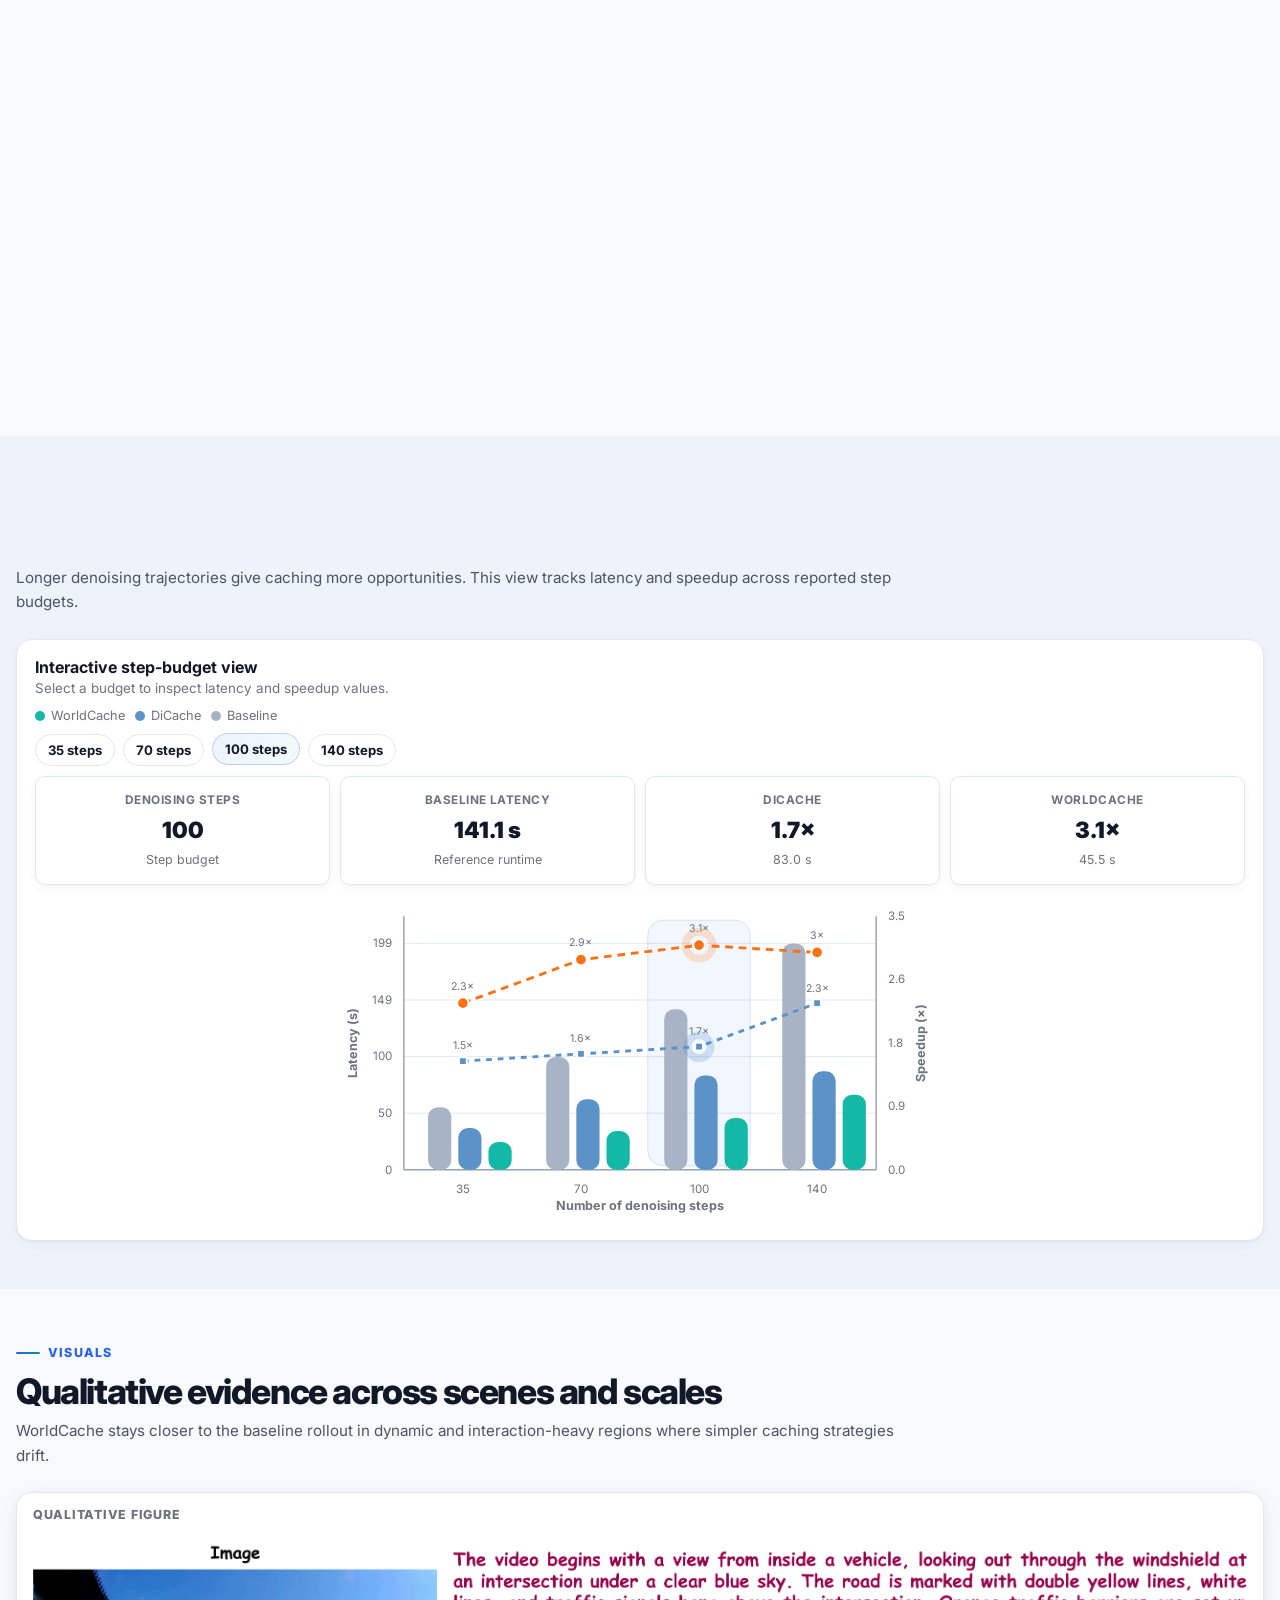
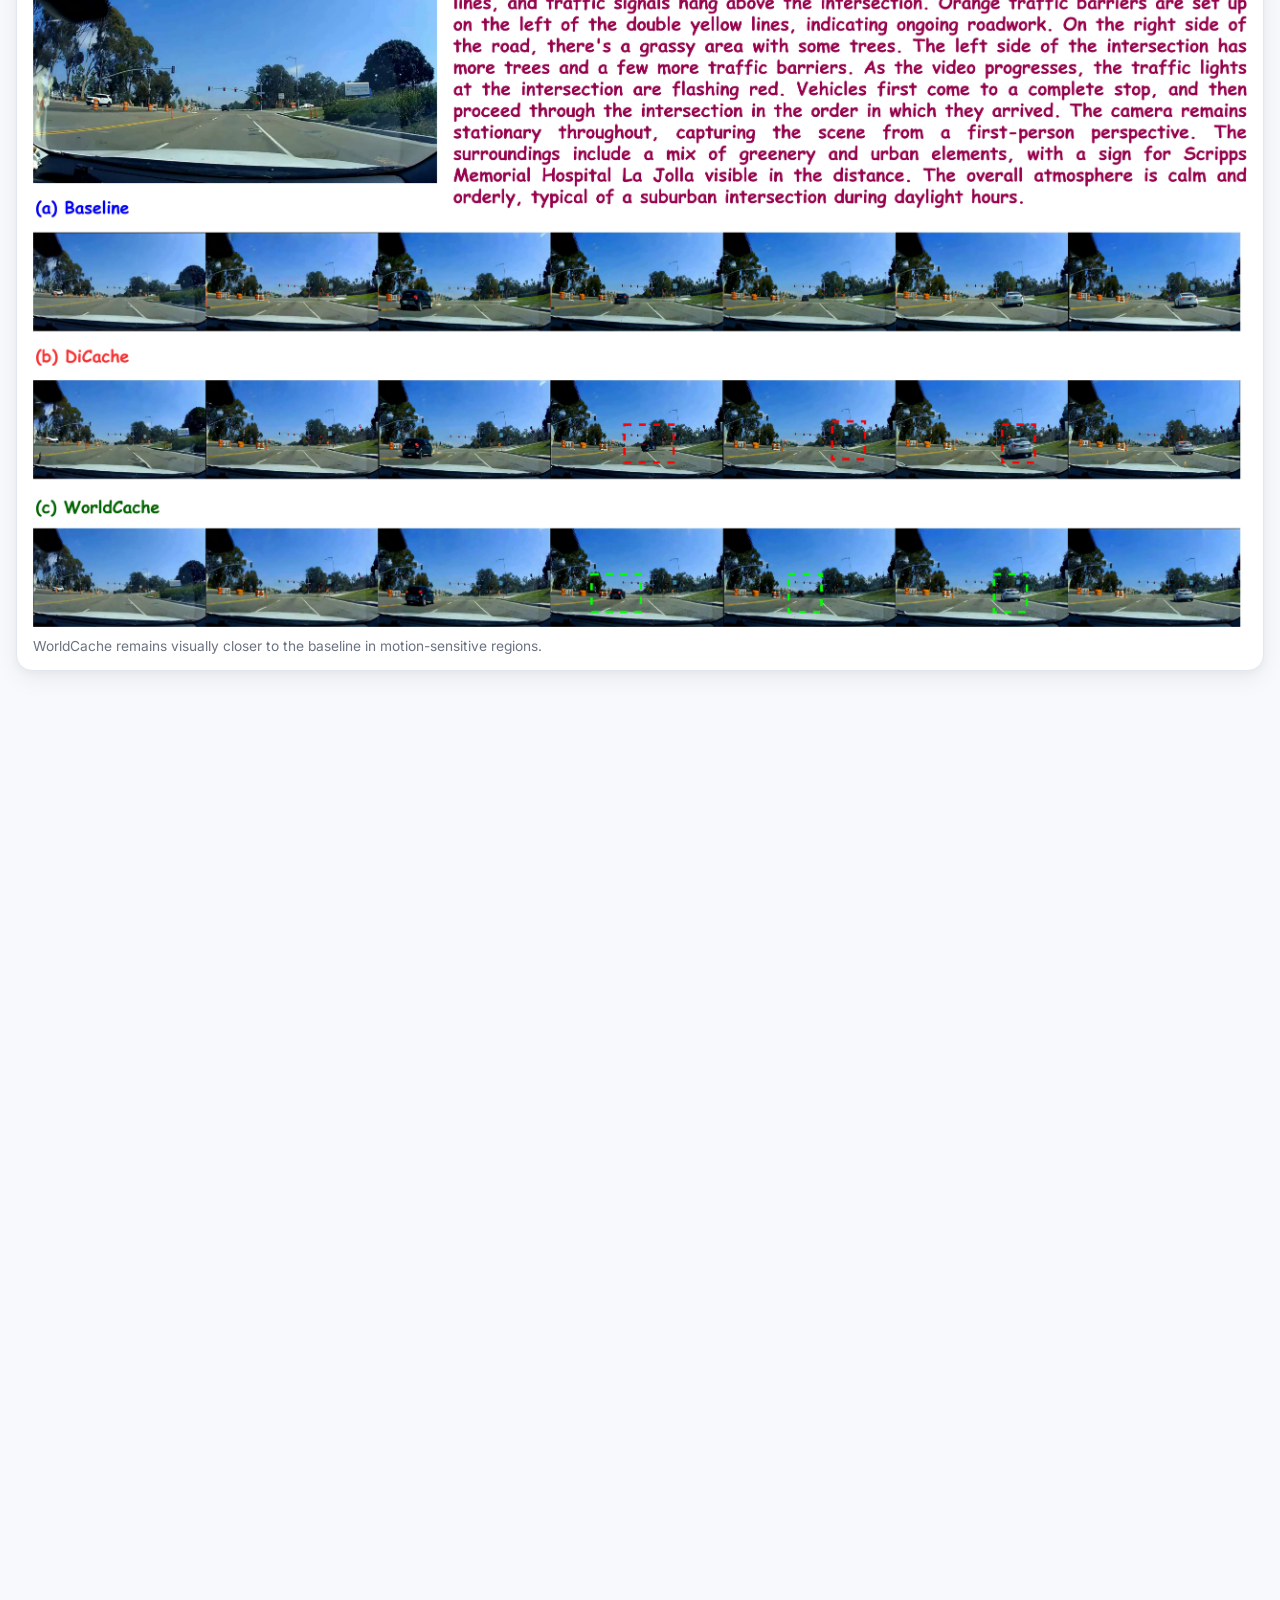
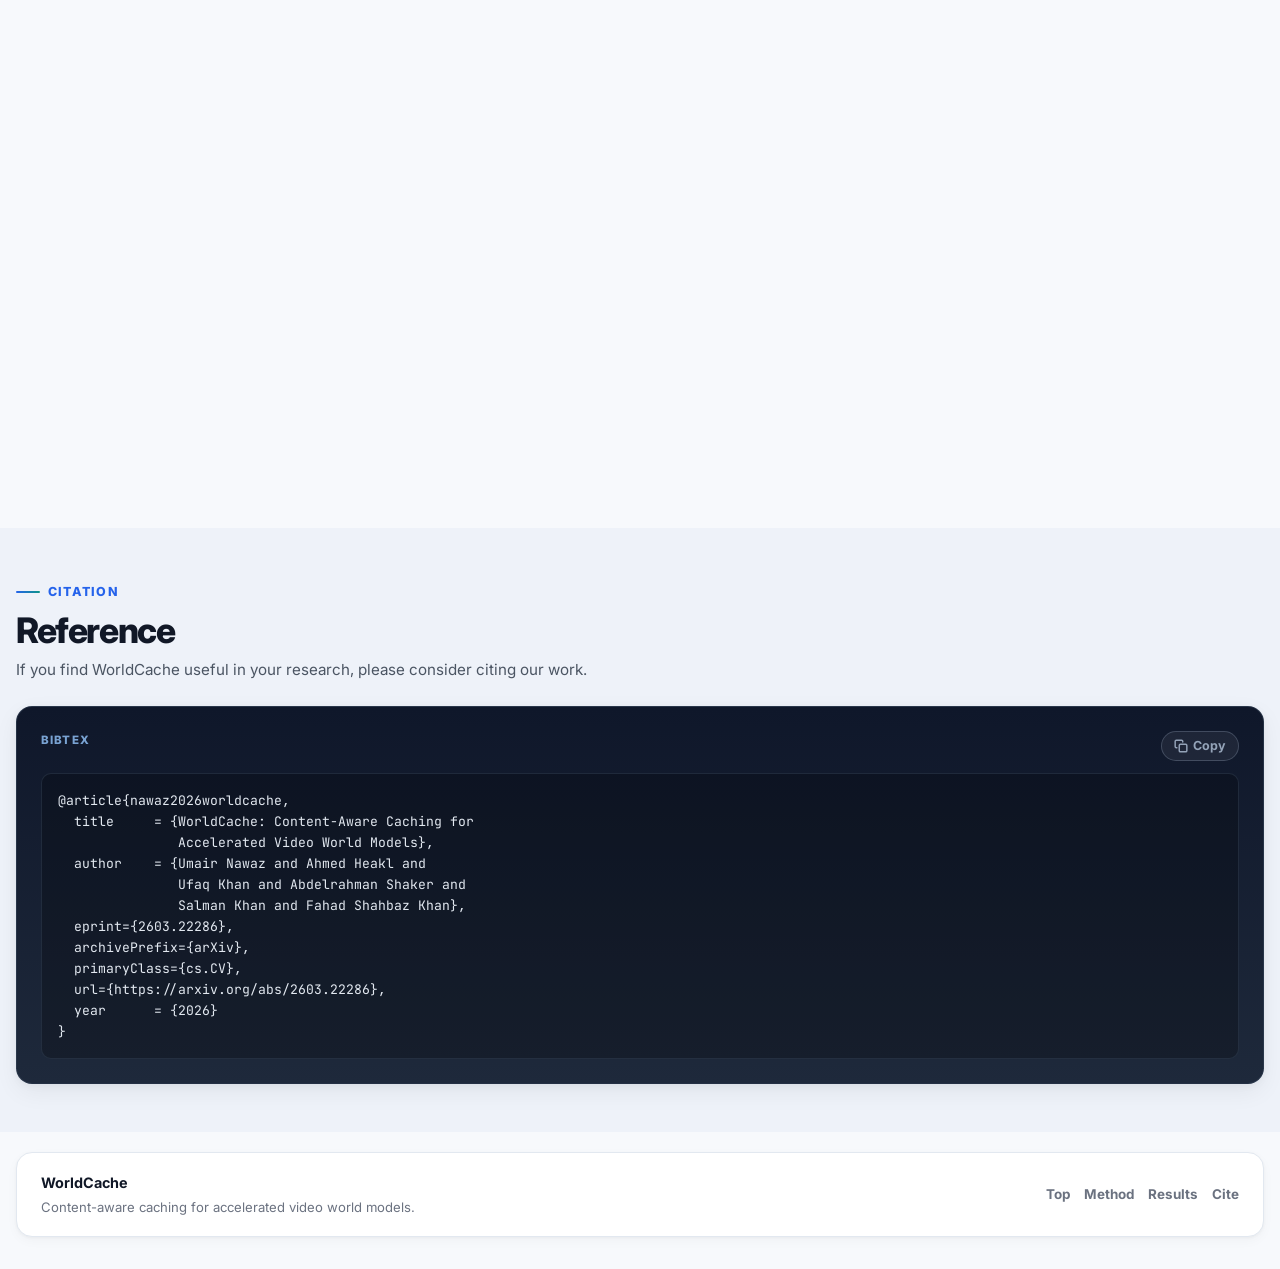
==== commit 5ada45ac: "Updated arxiv link" ====
--- a/index.html
+++ b/index.html
@@ -462,13 +462,16 @@
                 <span>Copy</span>
               </button>
             </div>
-            <pre id="bibtex"><code>@inproceedings{nawaz2026worldcache,
+            <pre id="bibtex"><code>@article{nawaz2026worldcache,
   title     = {WorldCache: Content-Aware Caching for
                Accelerated Video World Models},
   author    = {Umair Nawaz and Ahmed Heakl and
                Ufaq Khan and Abdelrahman Shaker and
                Salman Khan and Fahad Shahbaz Khan},
-  journal   = {arXiv preprint arXiv:2603.XXXXX},
+  eprint={2603.22286},
+  archivePrefix={arXiv},
+  primaryClass={cs.CV},
+  url={https://arxiv.org/abs/2603.22286},
   year      = {2026}
 }</code></pre>
           </div>
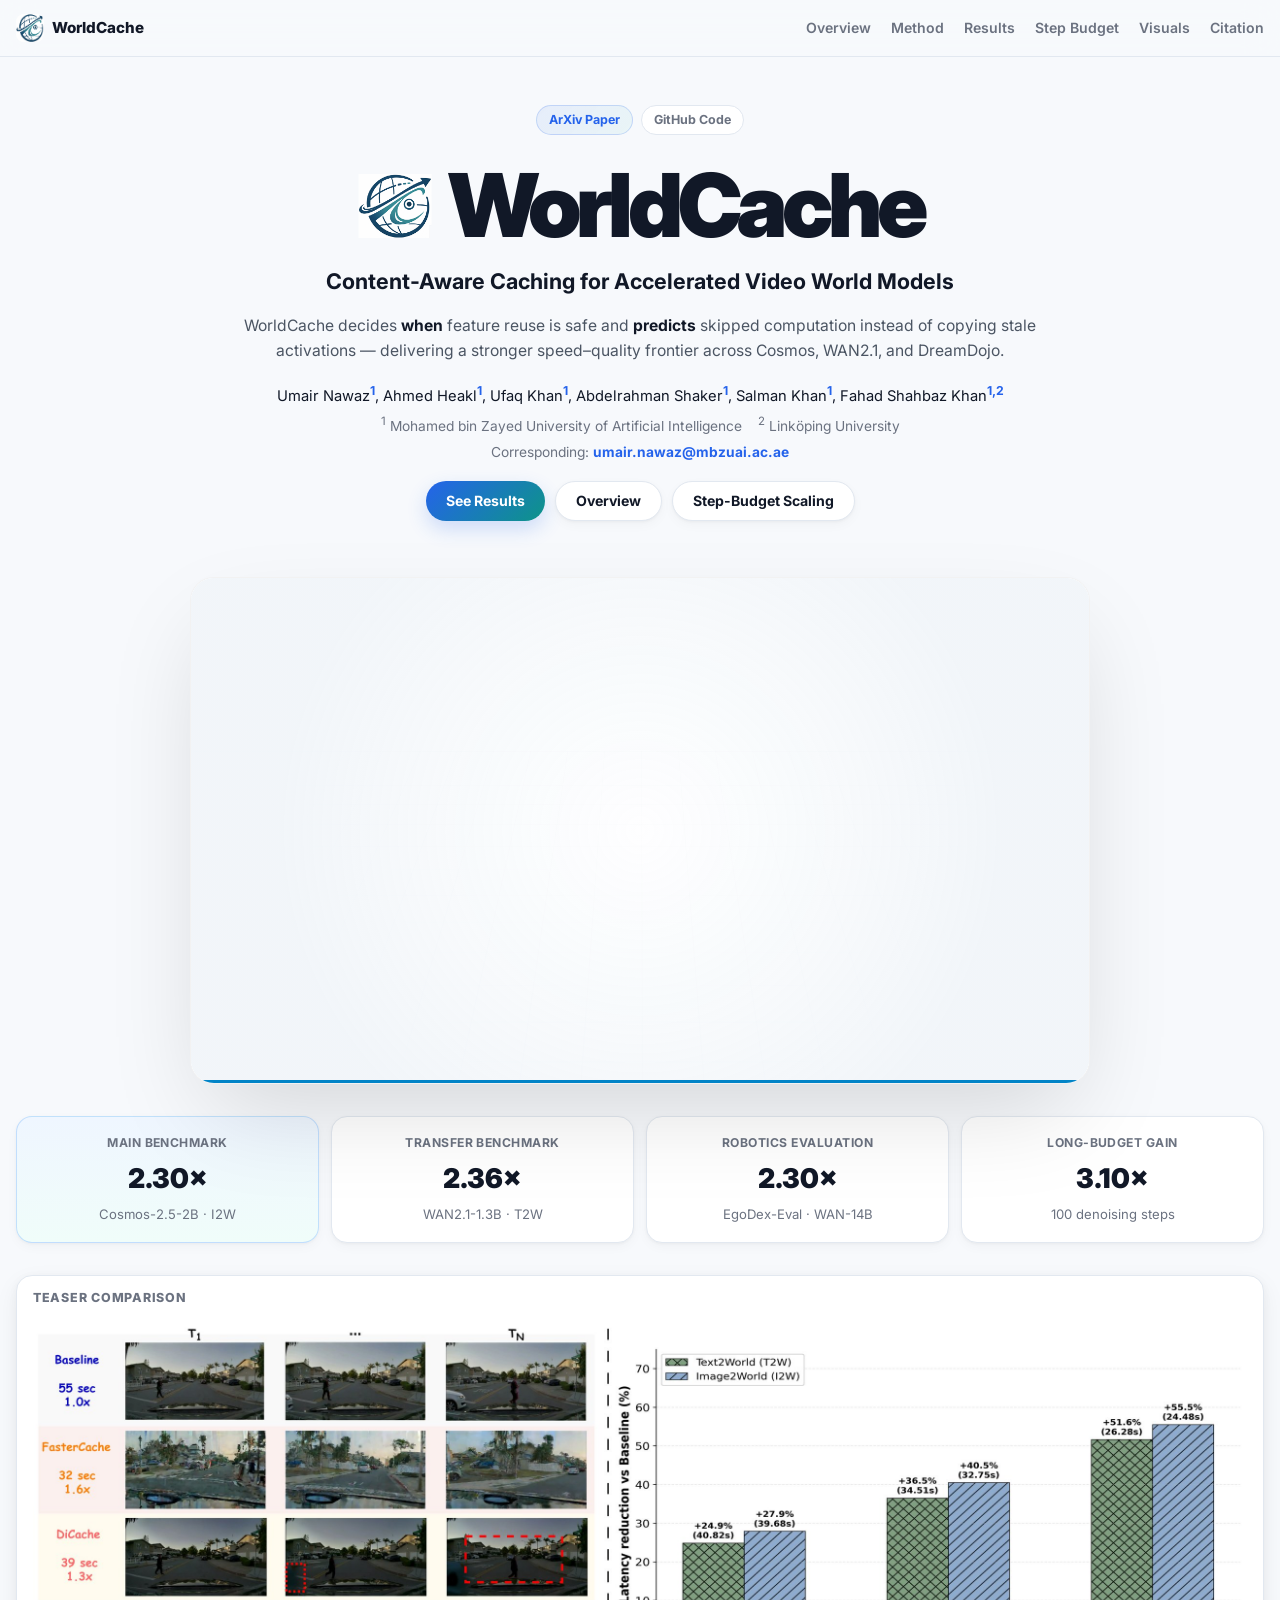
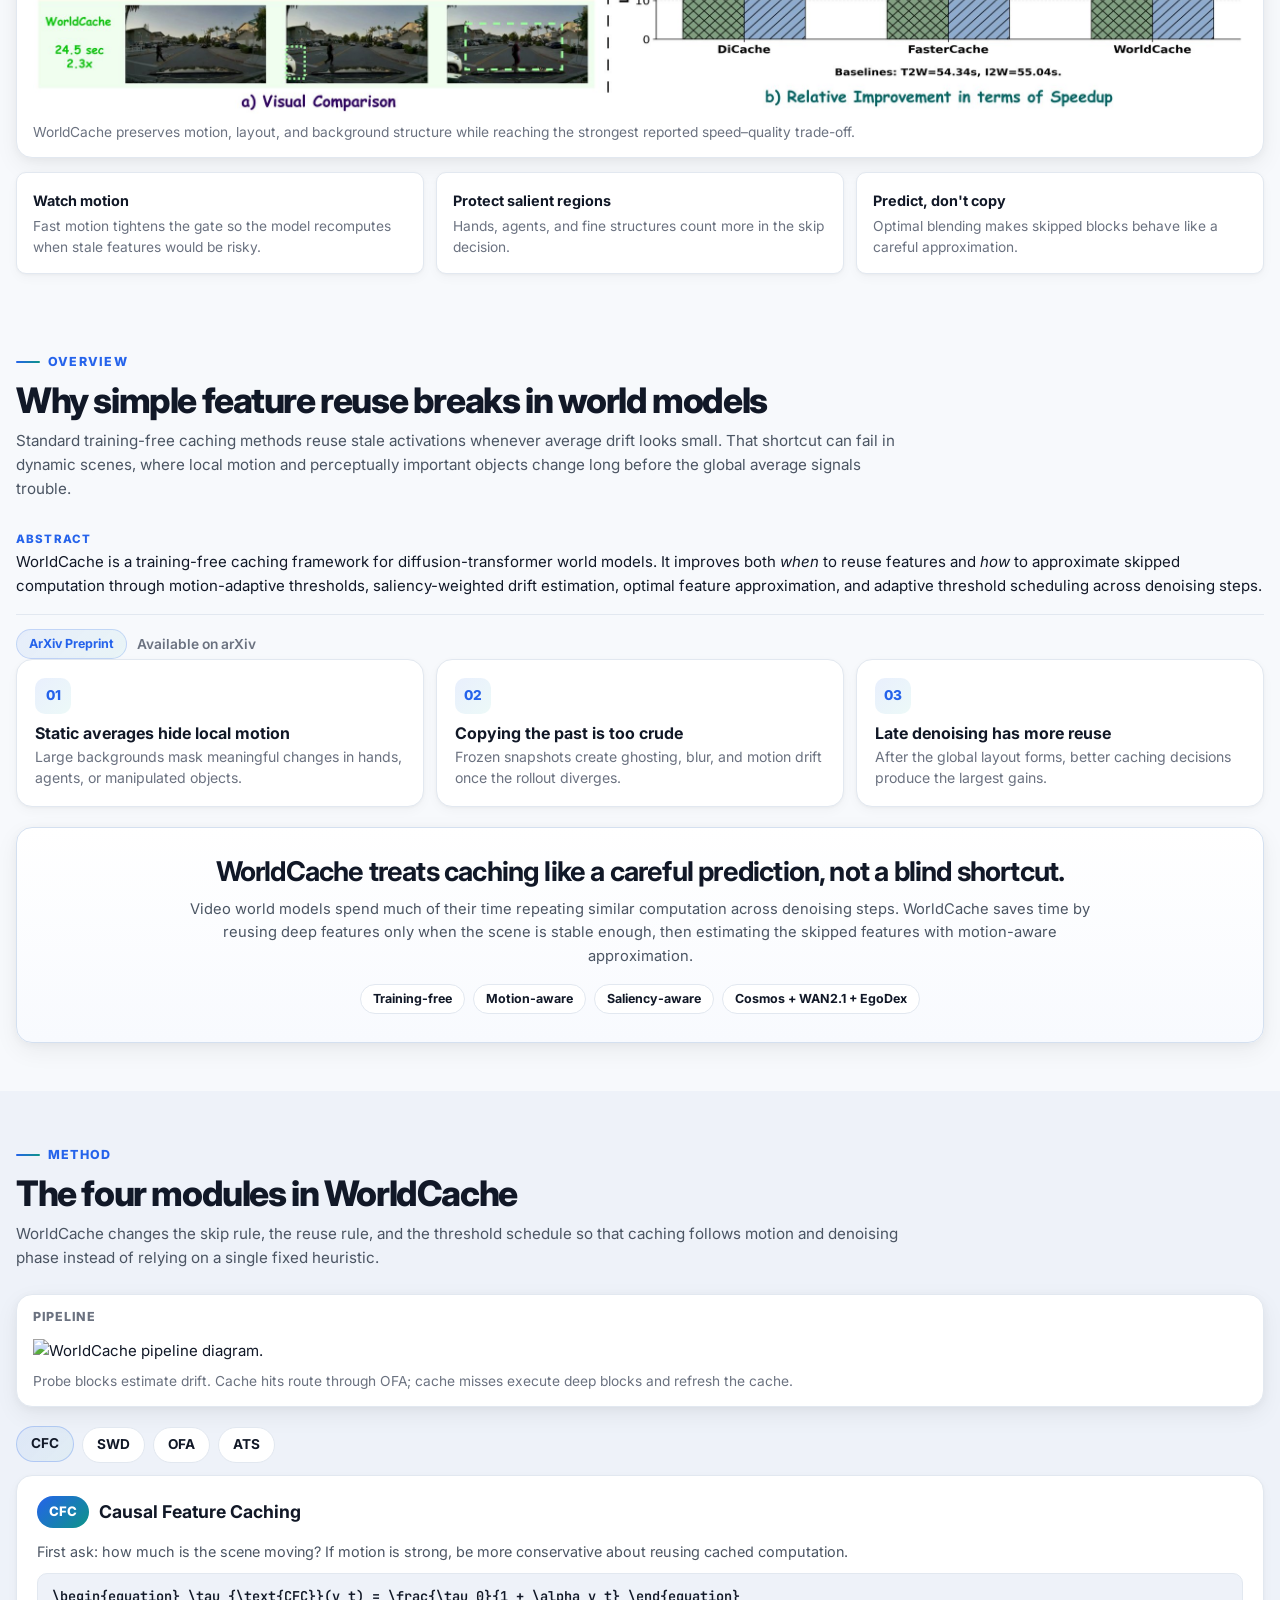
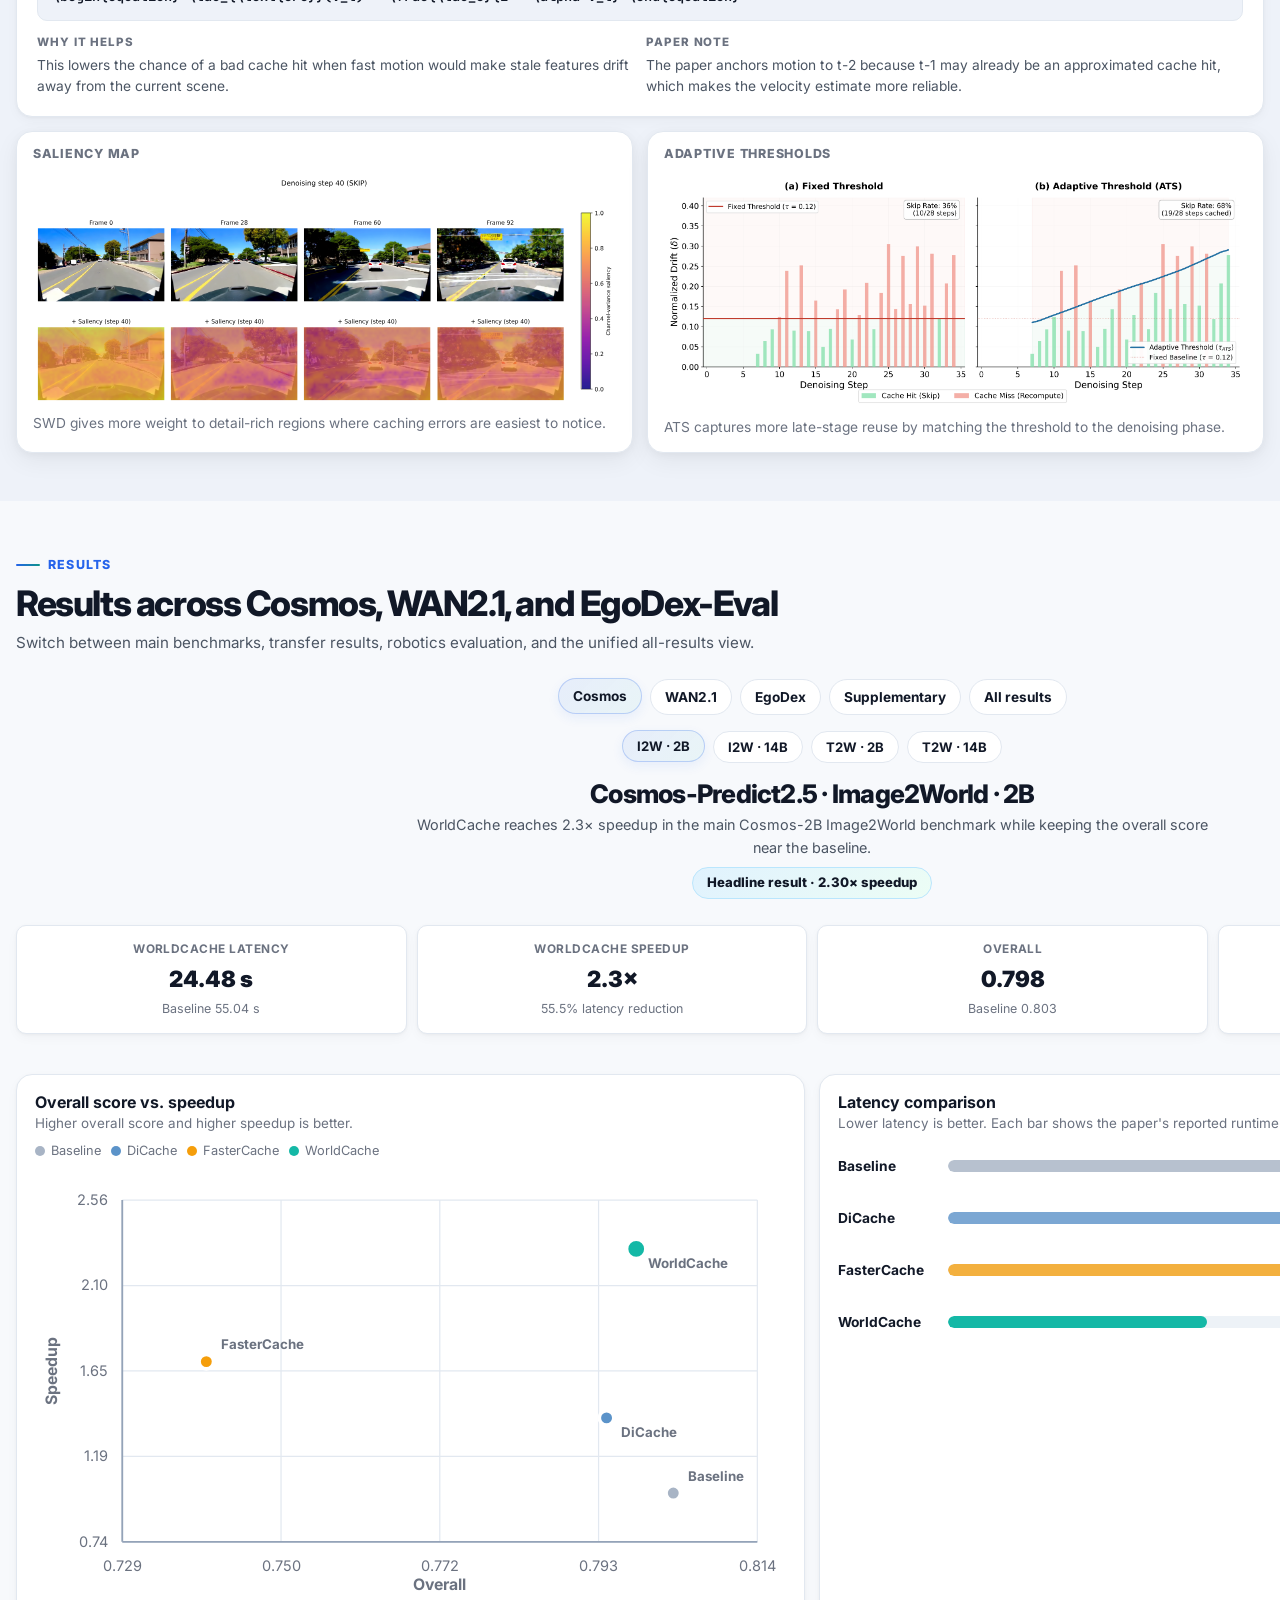
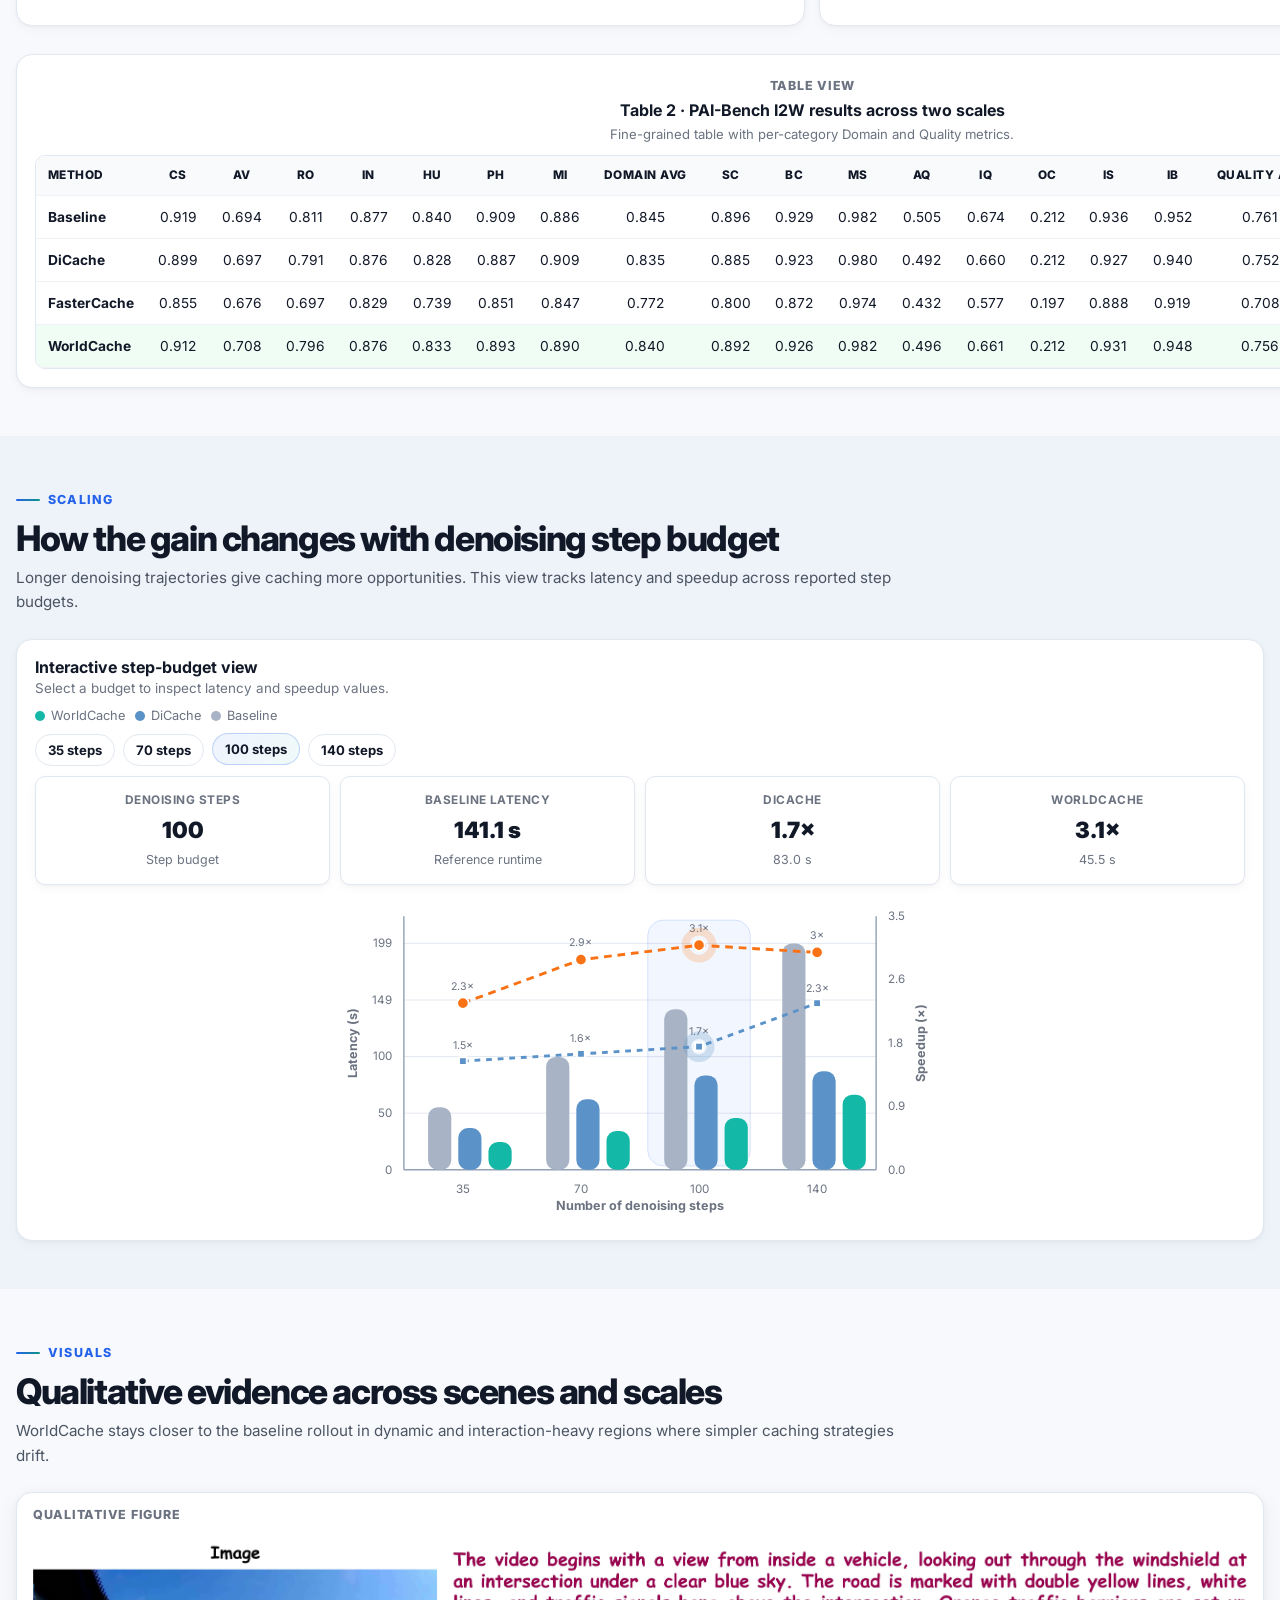
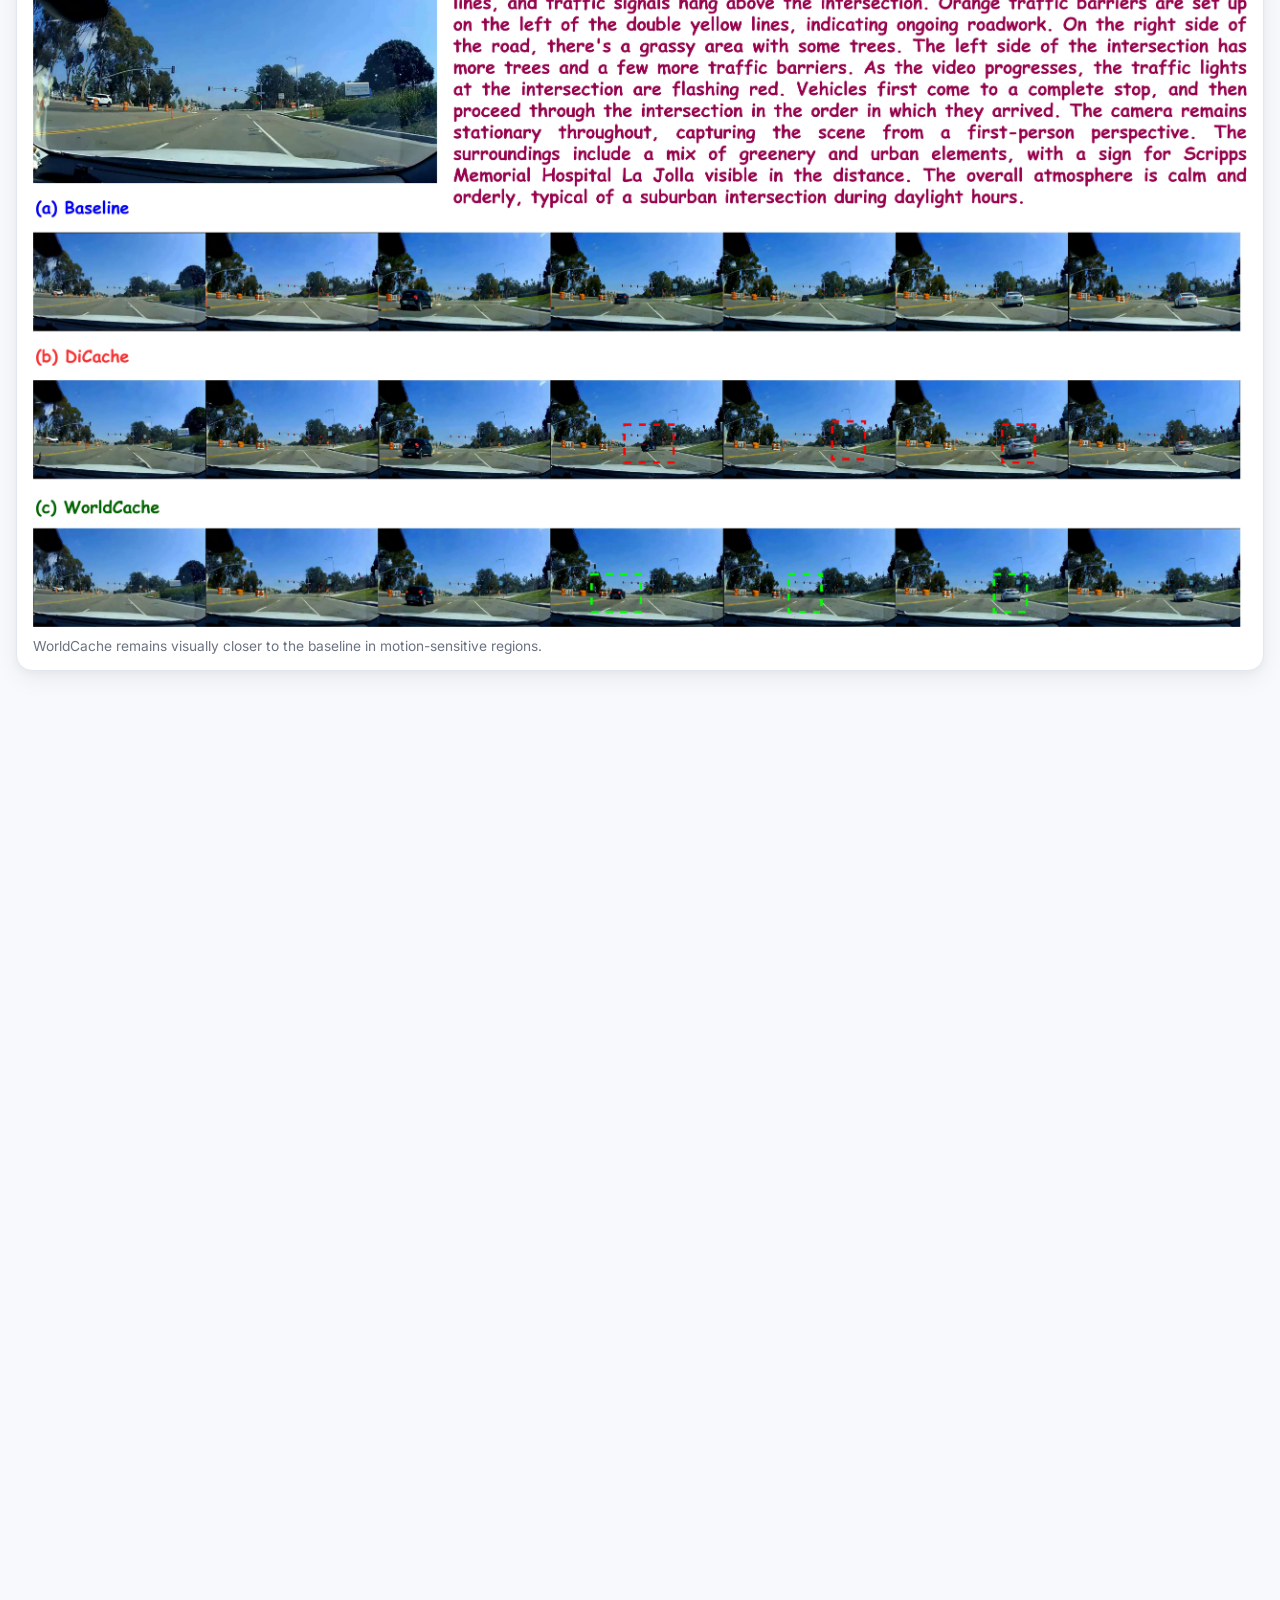
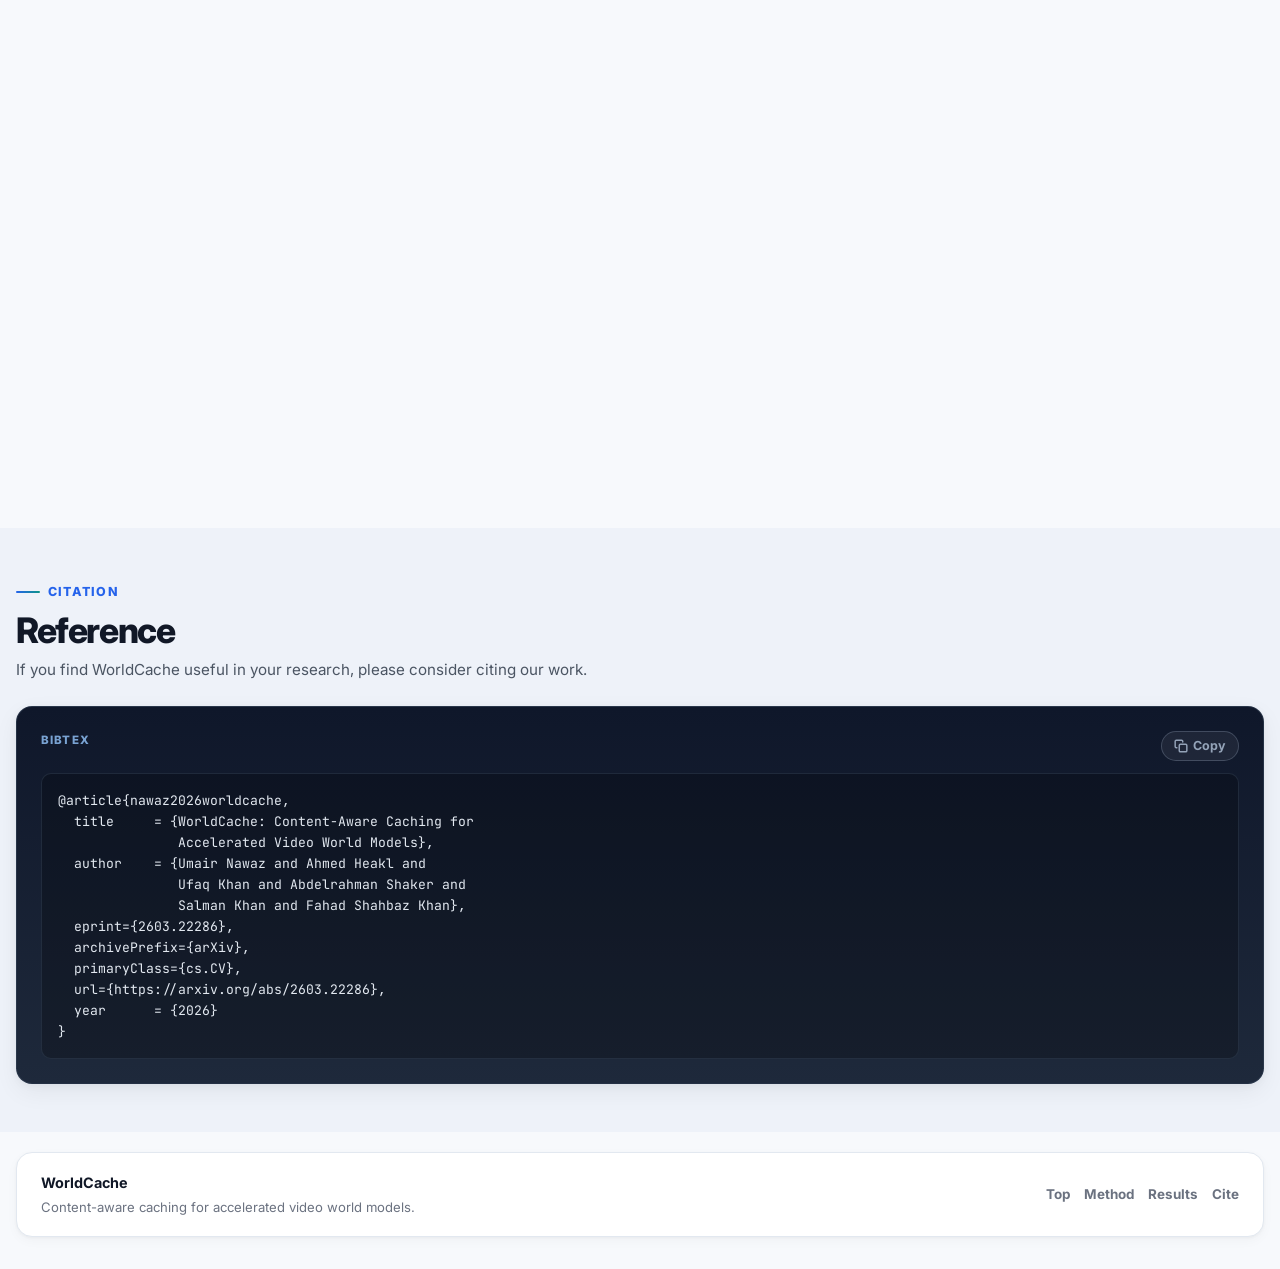
==== commit a6780fd0: "Updated Arxiv Link" ====
--- a/index.html
+++ b/index.html
@@ -45,7 +45,7 @@
   <section class="hero">
     <div class="container">
       <div class="hero-badges">
-        <a class="badge badge-accent" href="https://arxiv.org/" target="_blank">ArXiv Paper</a>
+        <a class="badge badge-accent" href="https://arxiv.org/abs/2603.22286/" target="_blank">ArXiv Paper</a>
         <a class="badge" href="https://github.com/umair1221/WorldCache" target="_blank">GitHub Code</a>
       </div>
 
@@ -161,7 +161,7 @@
             adaptive threshold scheduling across denoising steps.
           </p>
           <div class="cite-venue">
-            <a class="badge badge-accent" href="https://arxiv.org/" target="_blank">ArXiv Preprint</a>
+            <a class="badge badge-accent" href="https://arxiv.org/abs/2603.22286/" target="_blank">ArXiv Preprint</a>
             <span>Available on arXiv</span>
           </div>
         </div>
@@ -508,4 +508,4 @@
   <script src="script.js"></script>
 </body>
 
-</html>
+</html>
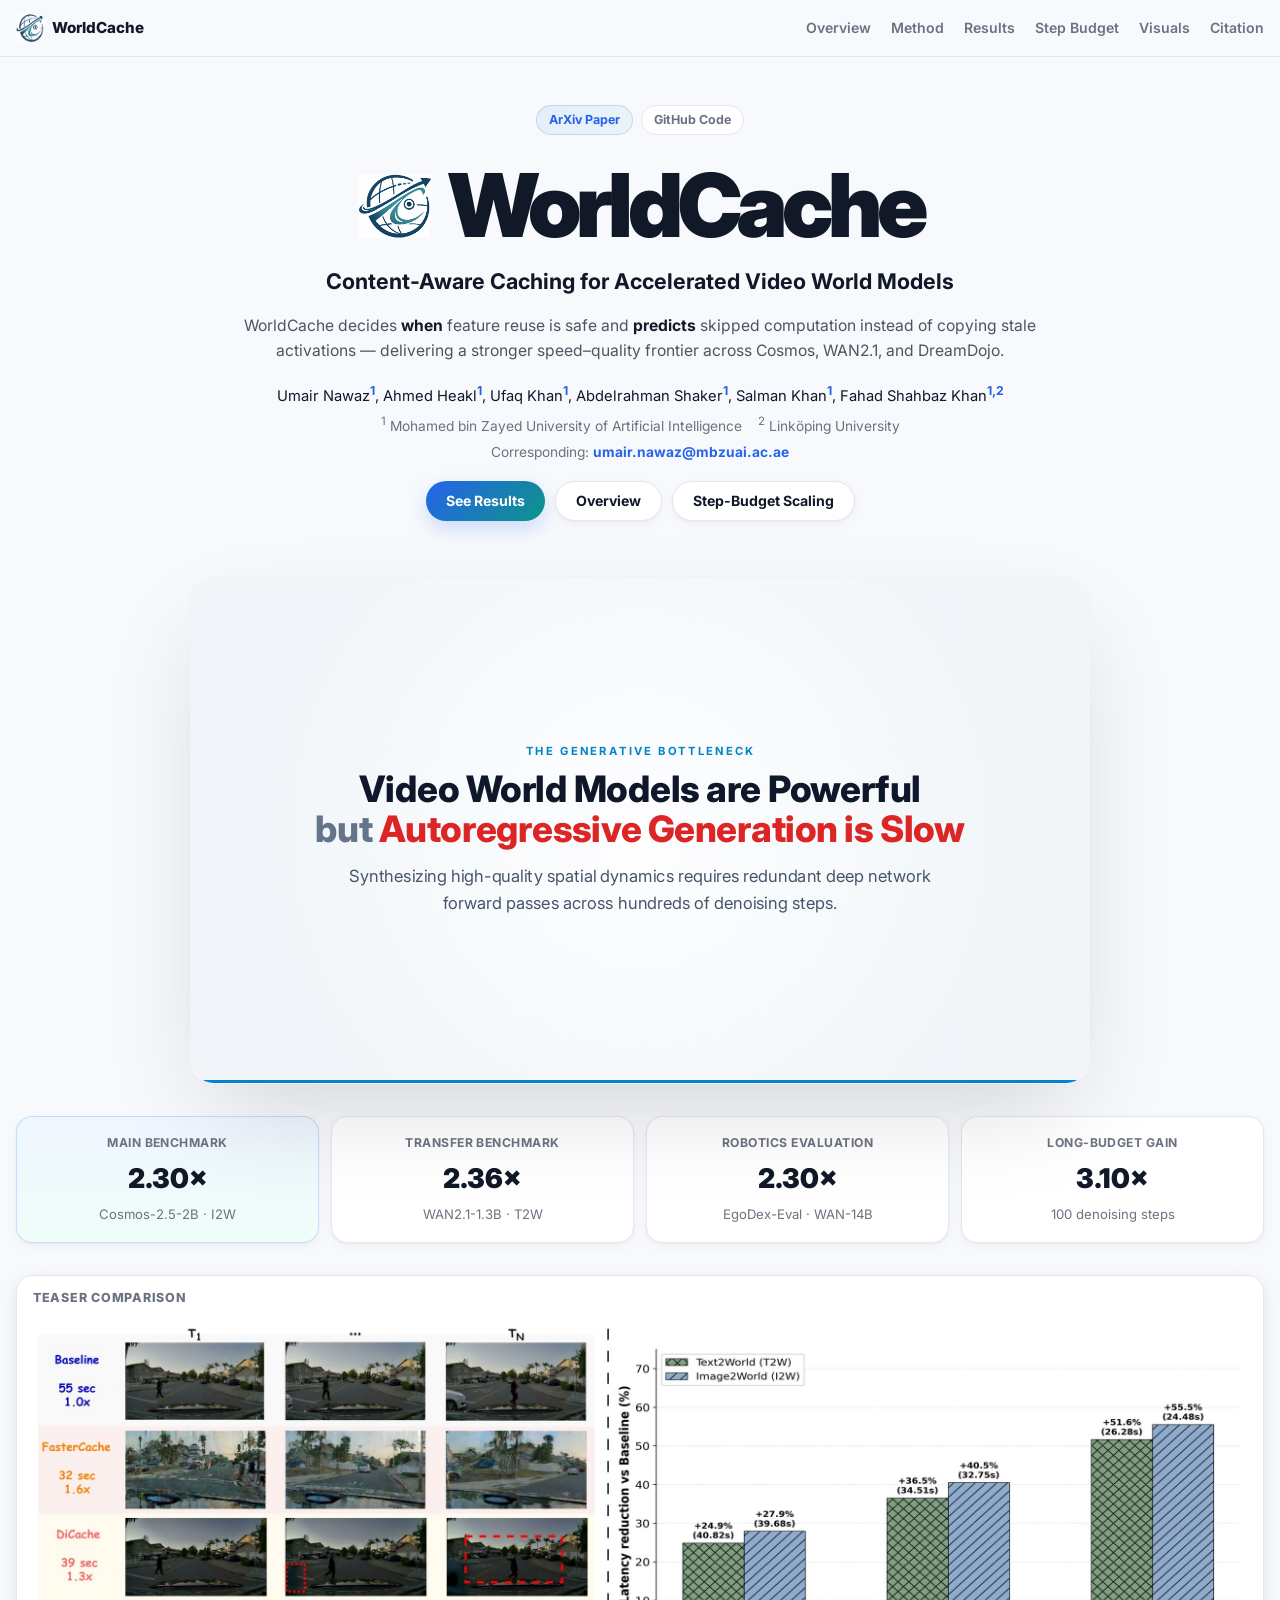
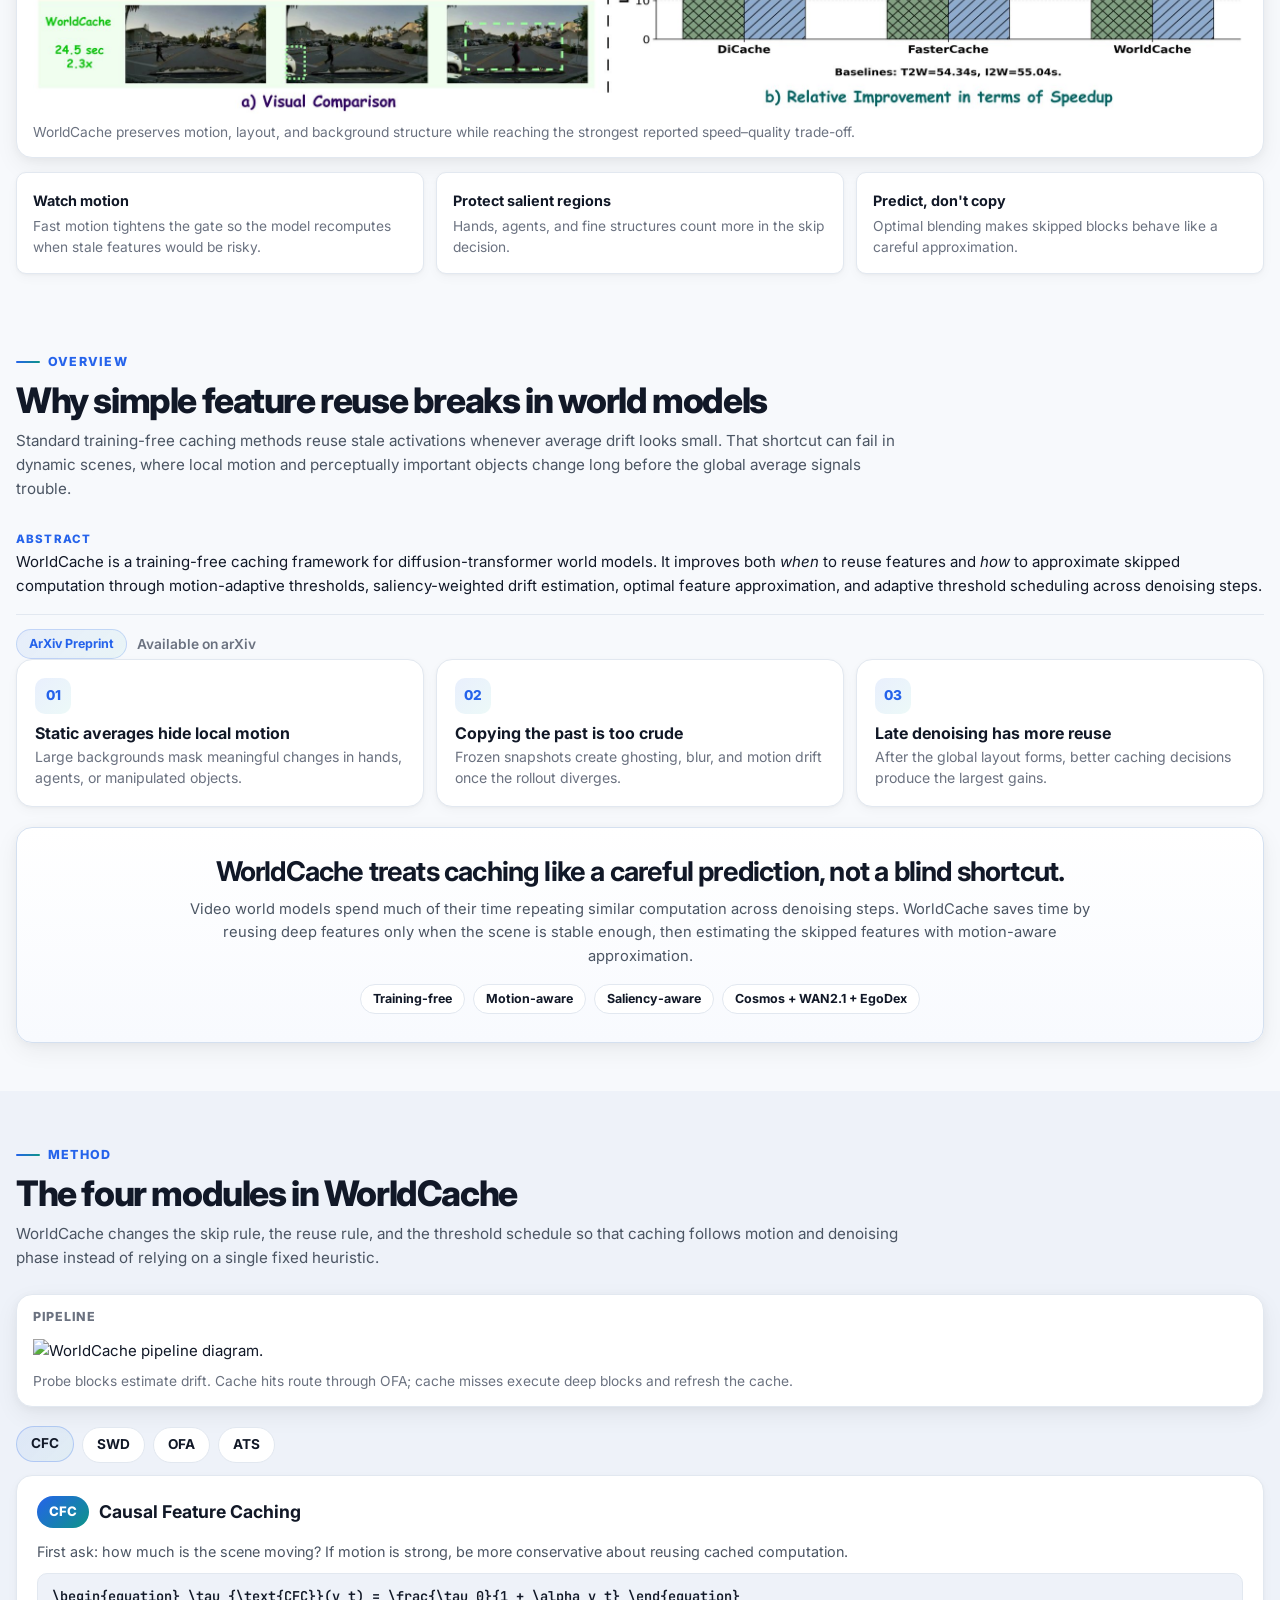
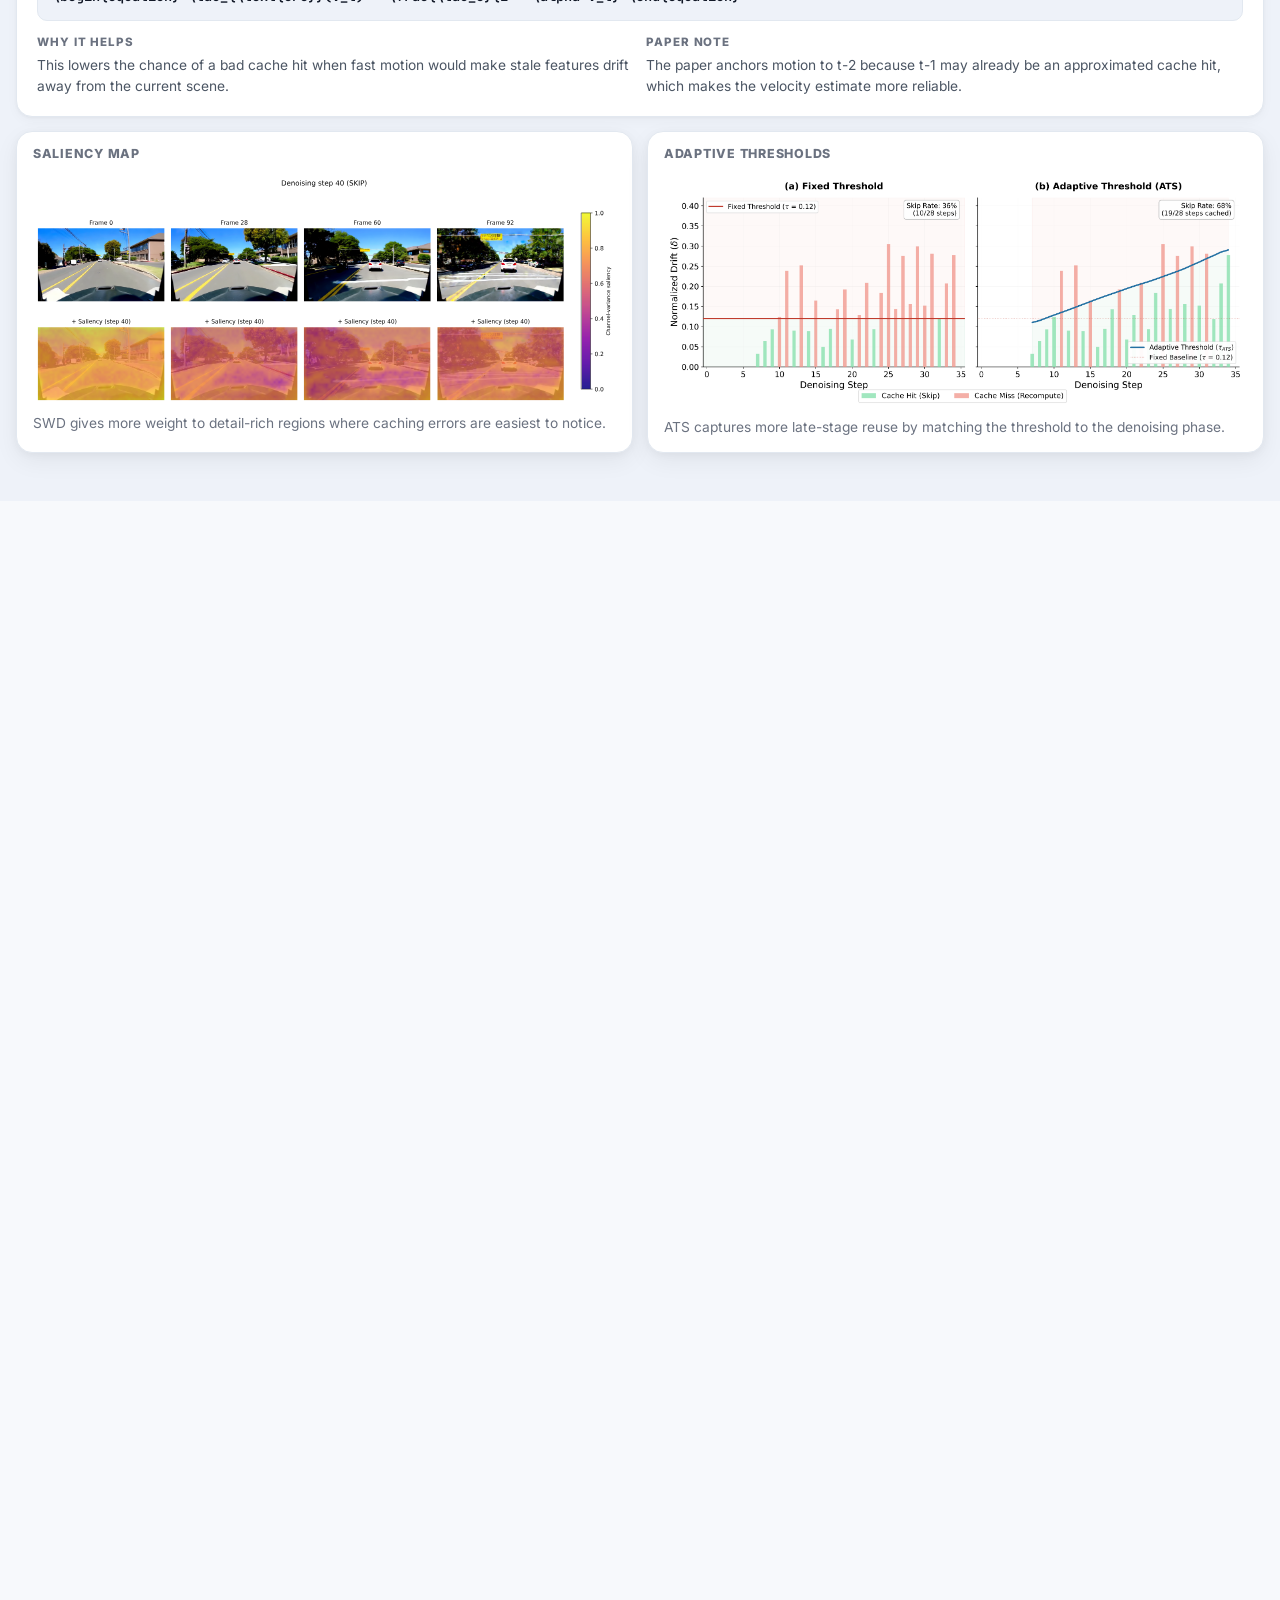
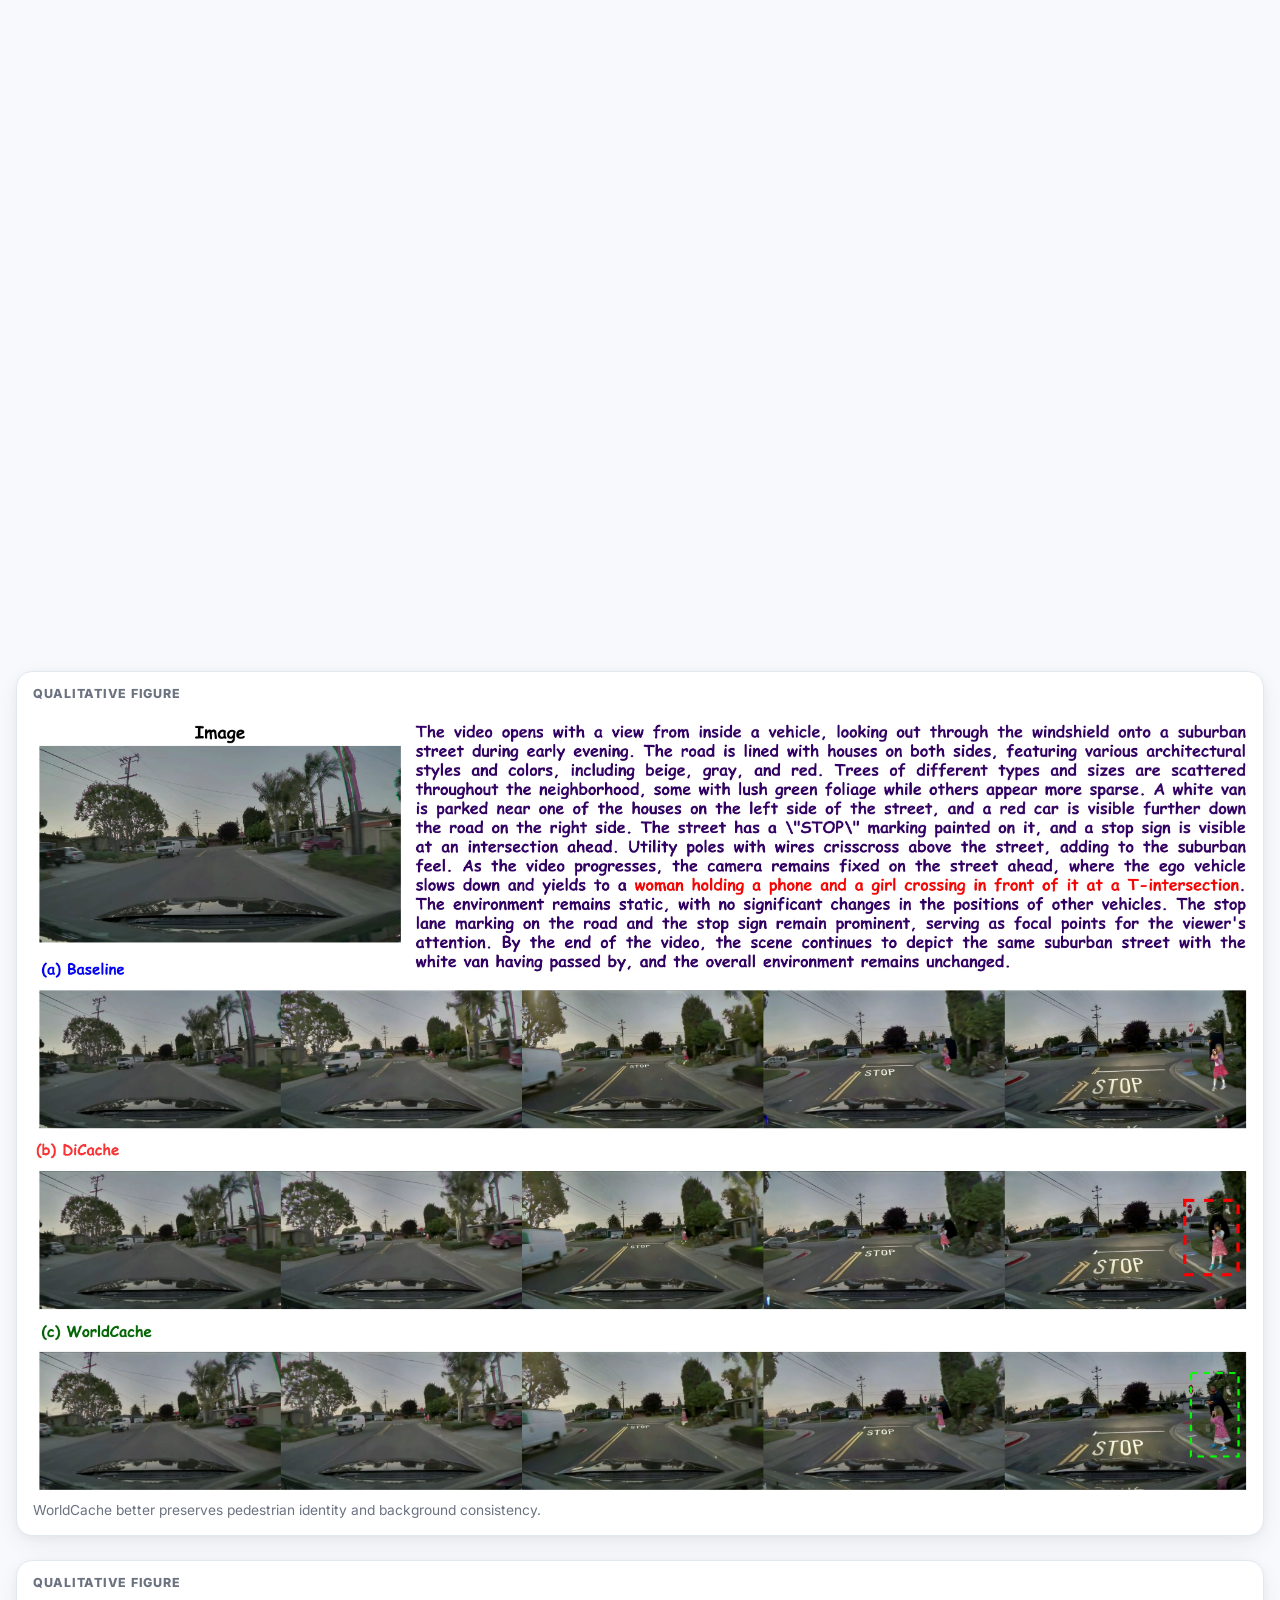
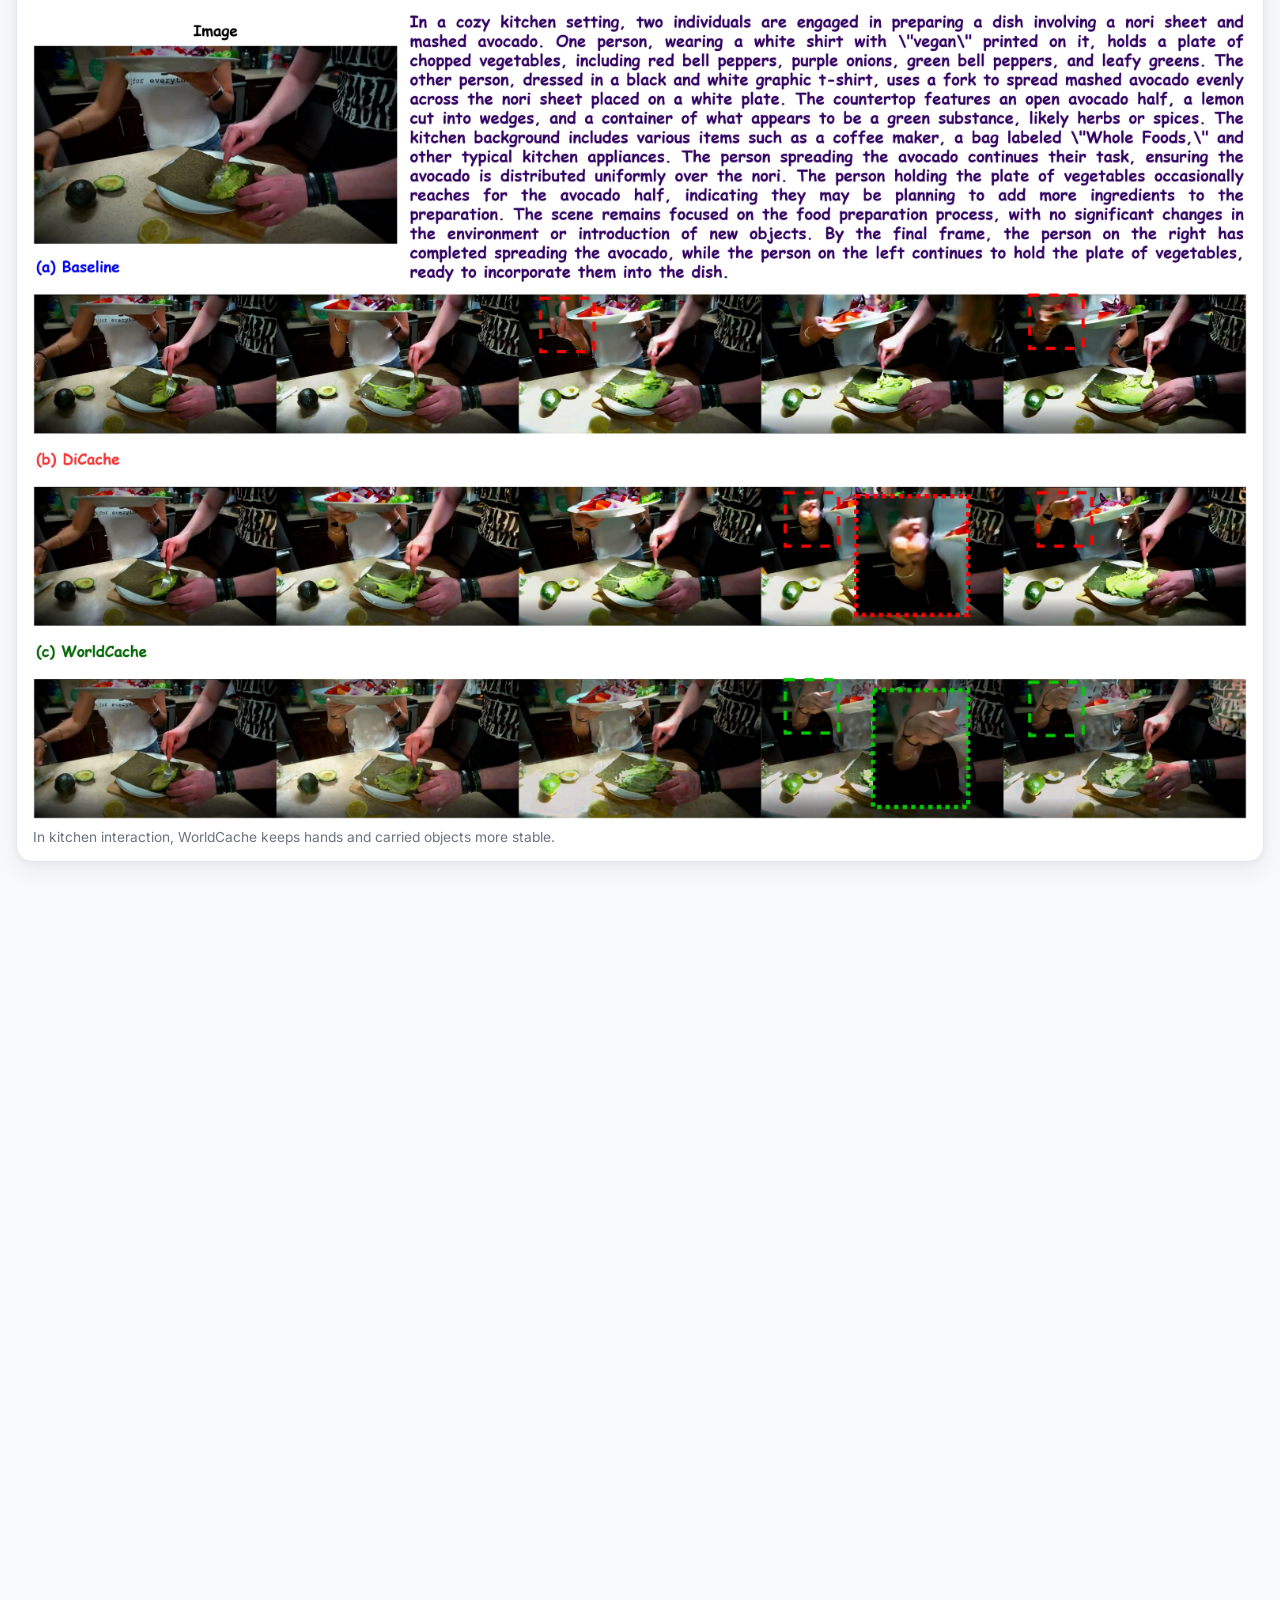
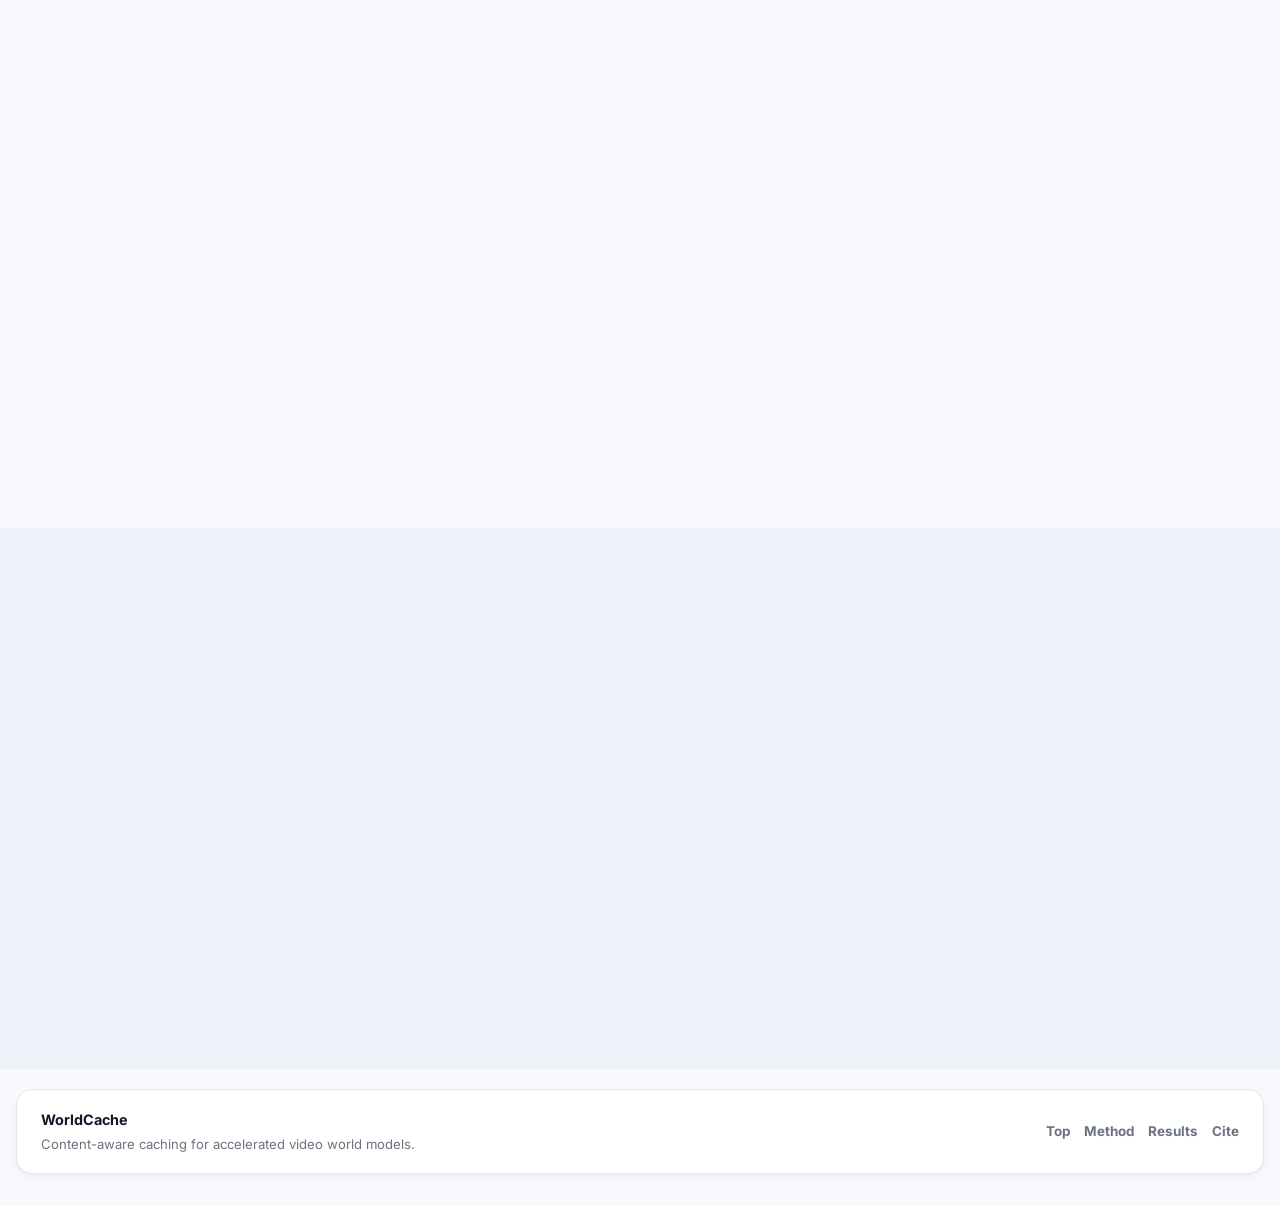
==== commit 25461730: "Updated Arxiv Link" ====
--- a/index.html
+++ b/index.html
@@ -463,16 +463,13 @@
               </button>
             </div>
             <pre id="bibtex"><code>@article{nawaz2026worldcache,
-  title     = {WorldCache: Content-Aware Caching for
-               Accelerated Video World Models},
-  author    = {Umair Nawaz and Ahmed Heakl and
-               Ufaq Khan and Abdelrahman Shaker and
-               Salman Khan and Fahad Shahbaz Khan},
-  eprint={2603.22286},
-  archivePrefix={arXiv},
-  primaryClass={cs.CV},
-  url={https://arxiv.org/abs/2603.22286},
-  year      = {2026}
+  title = {WorldCache: Content-Aware Caching for Accelerated Video World Models},
+  author = {Umair Nawaz and Ahmed Heakl and Ufaq Khan and Abdelrahman Shaker and Salman Khan and Fahad Shahbaz Khan},
+  eprint = {2603.22286},
+  archivePrefix = {arXiv},
+  primaryClass = {cs.CV},
+  url = {https://arxiv.org/abs/2603.22286},
+  year = {2026}
 }</code></pre>
           </div>
         </div>
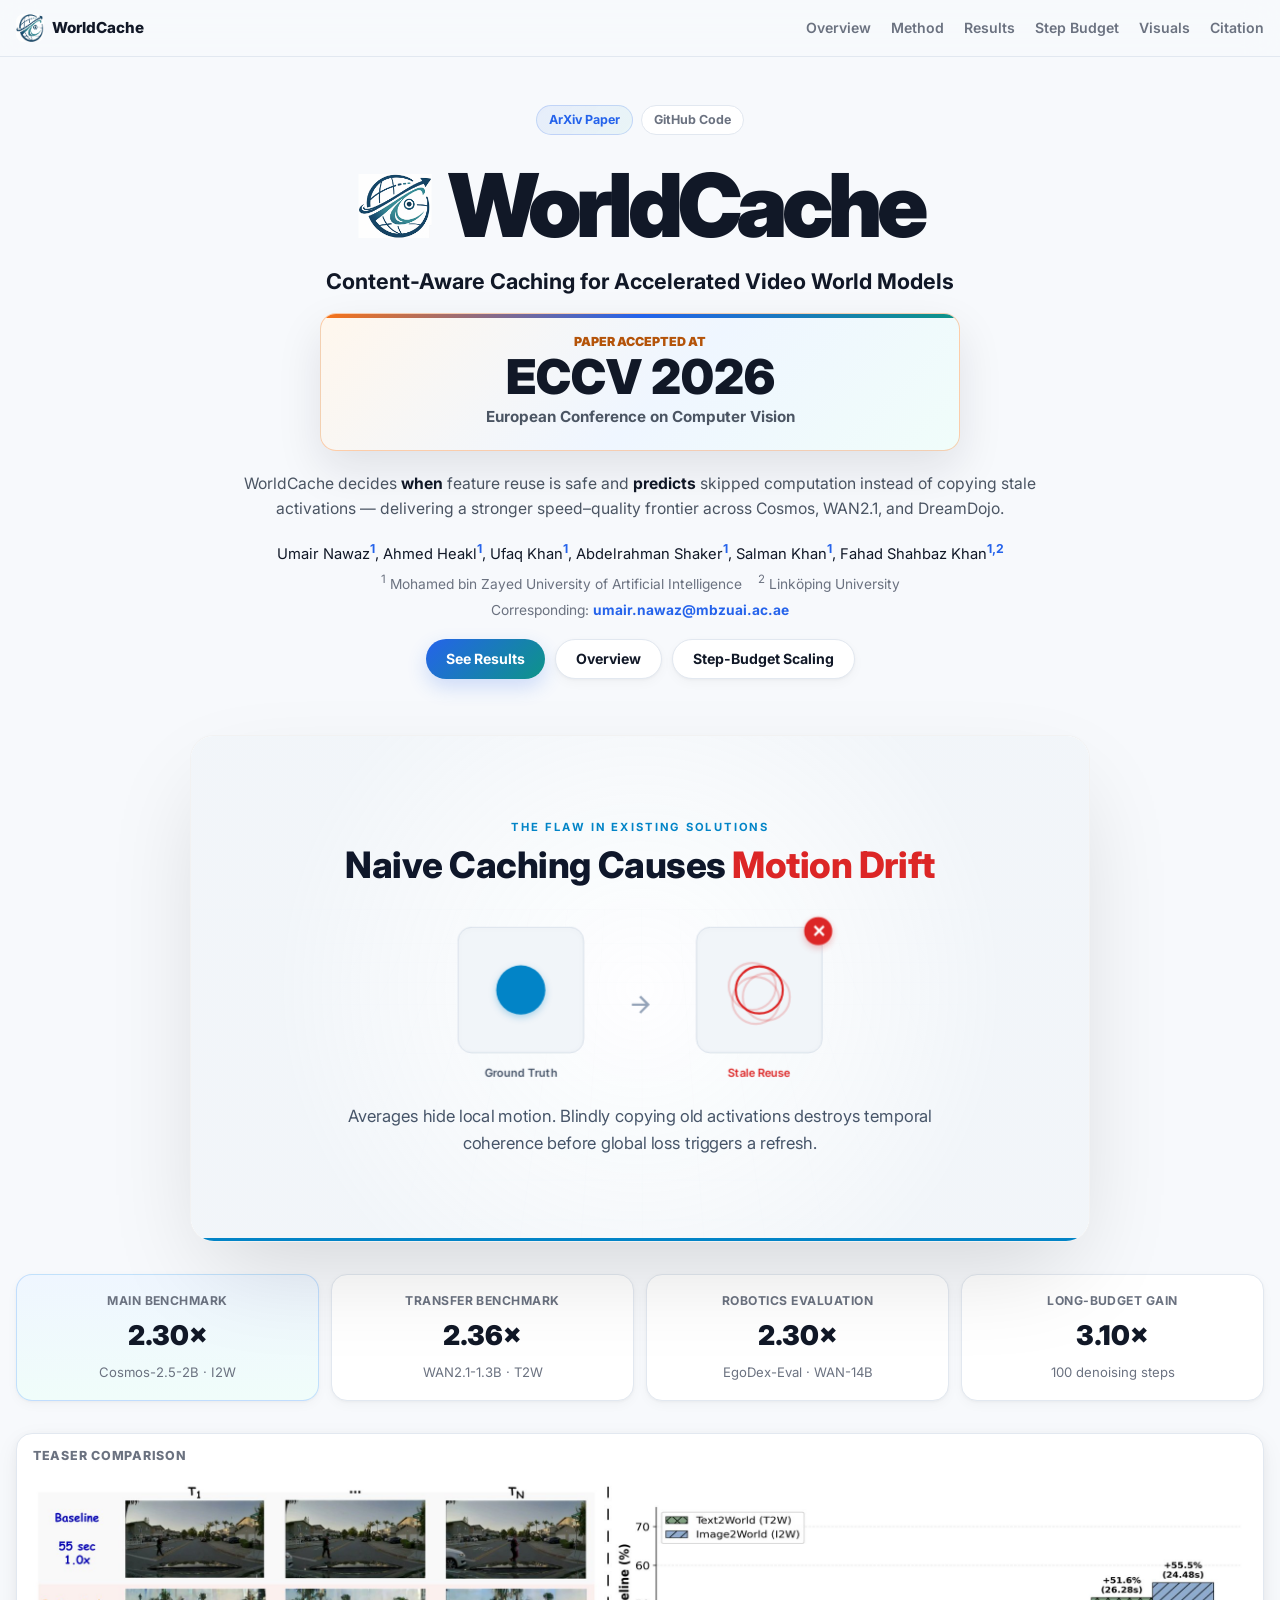
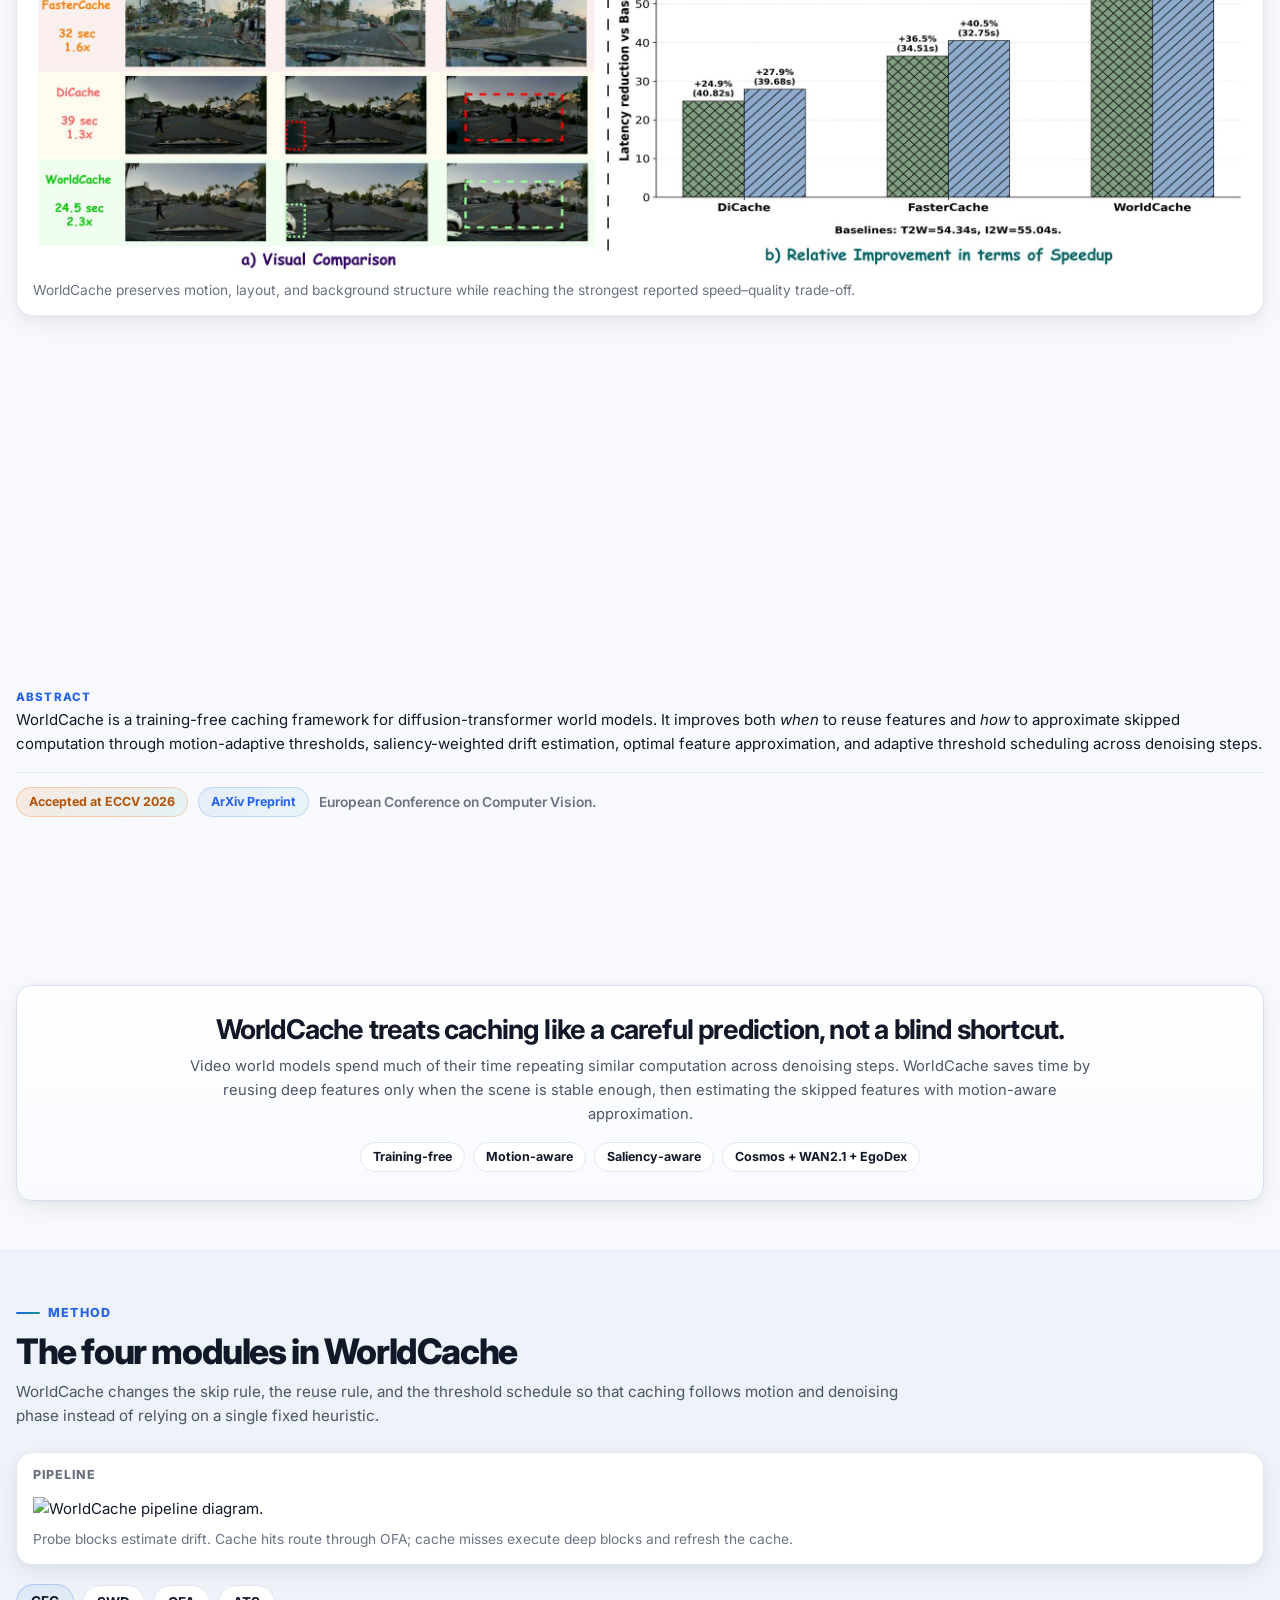
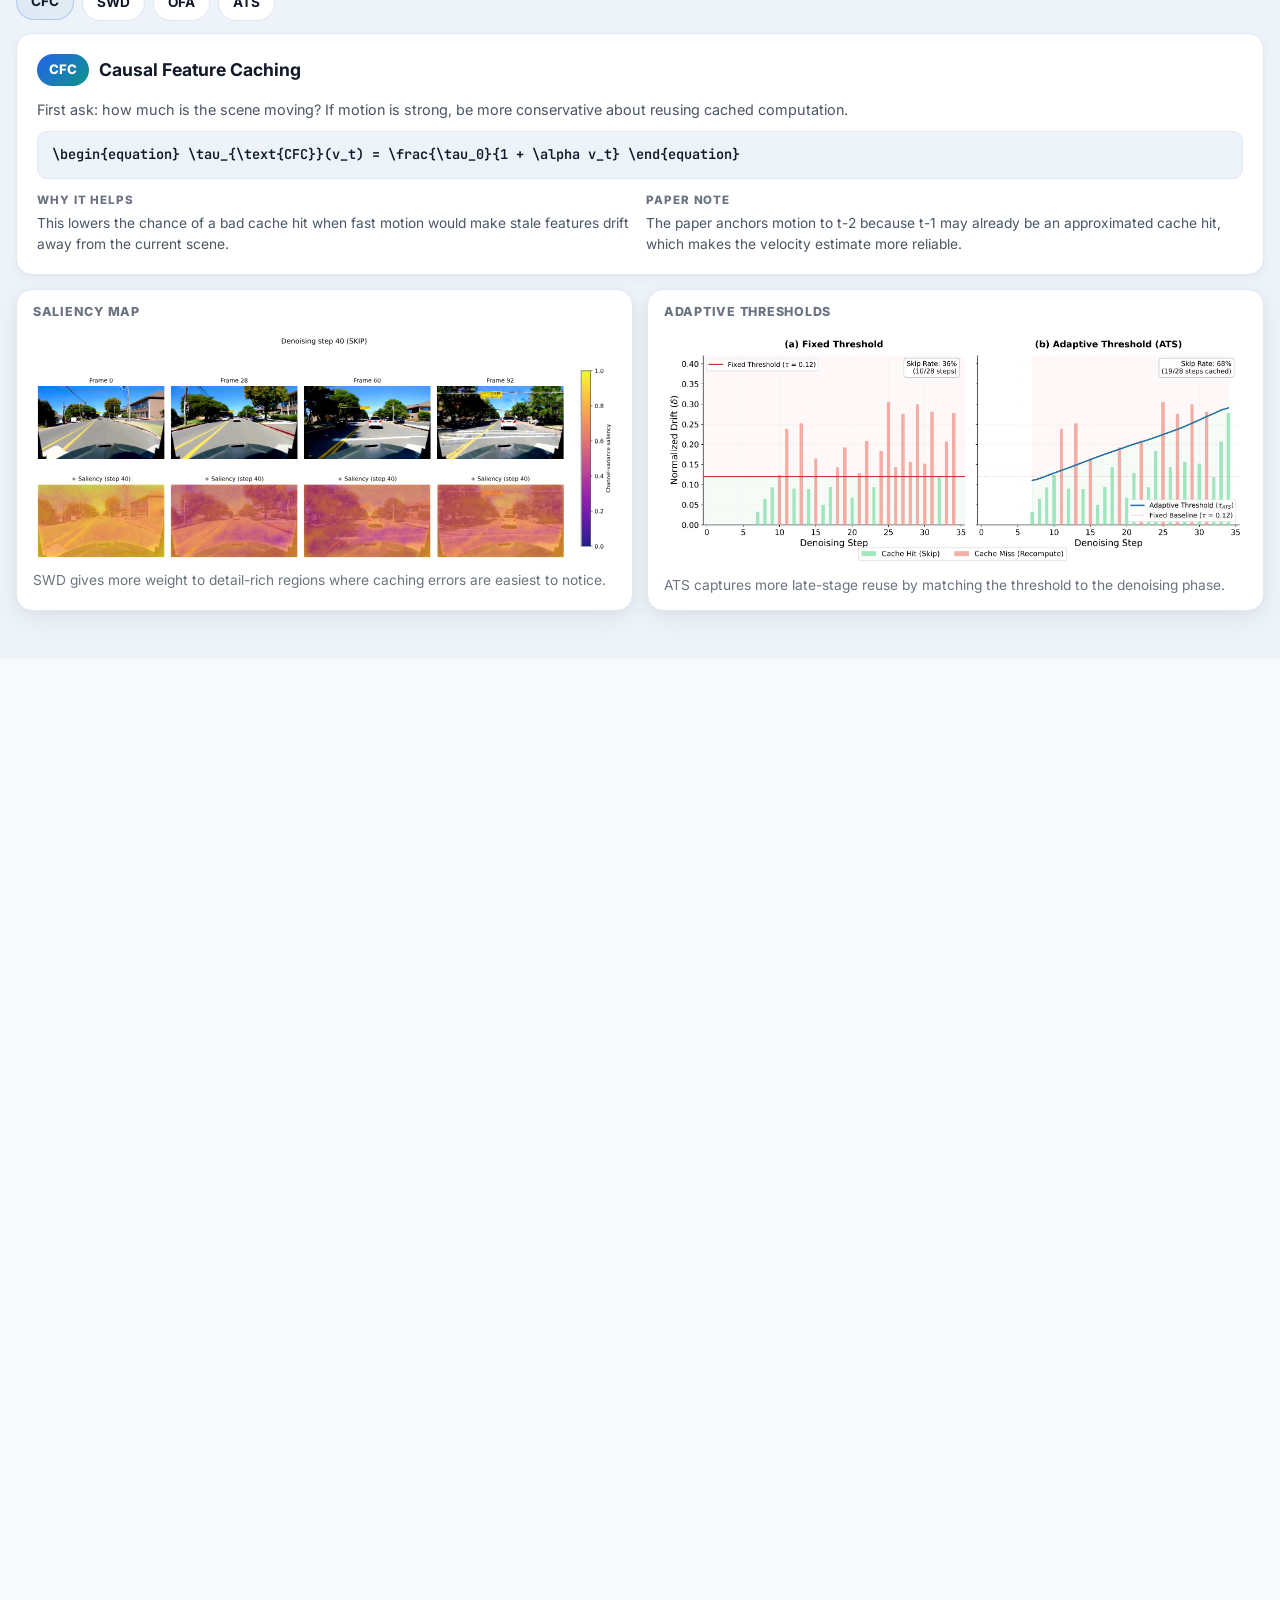
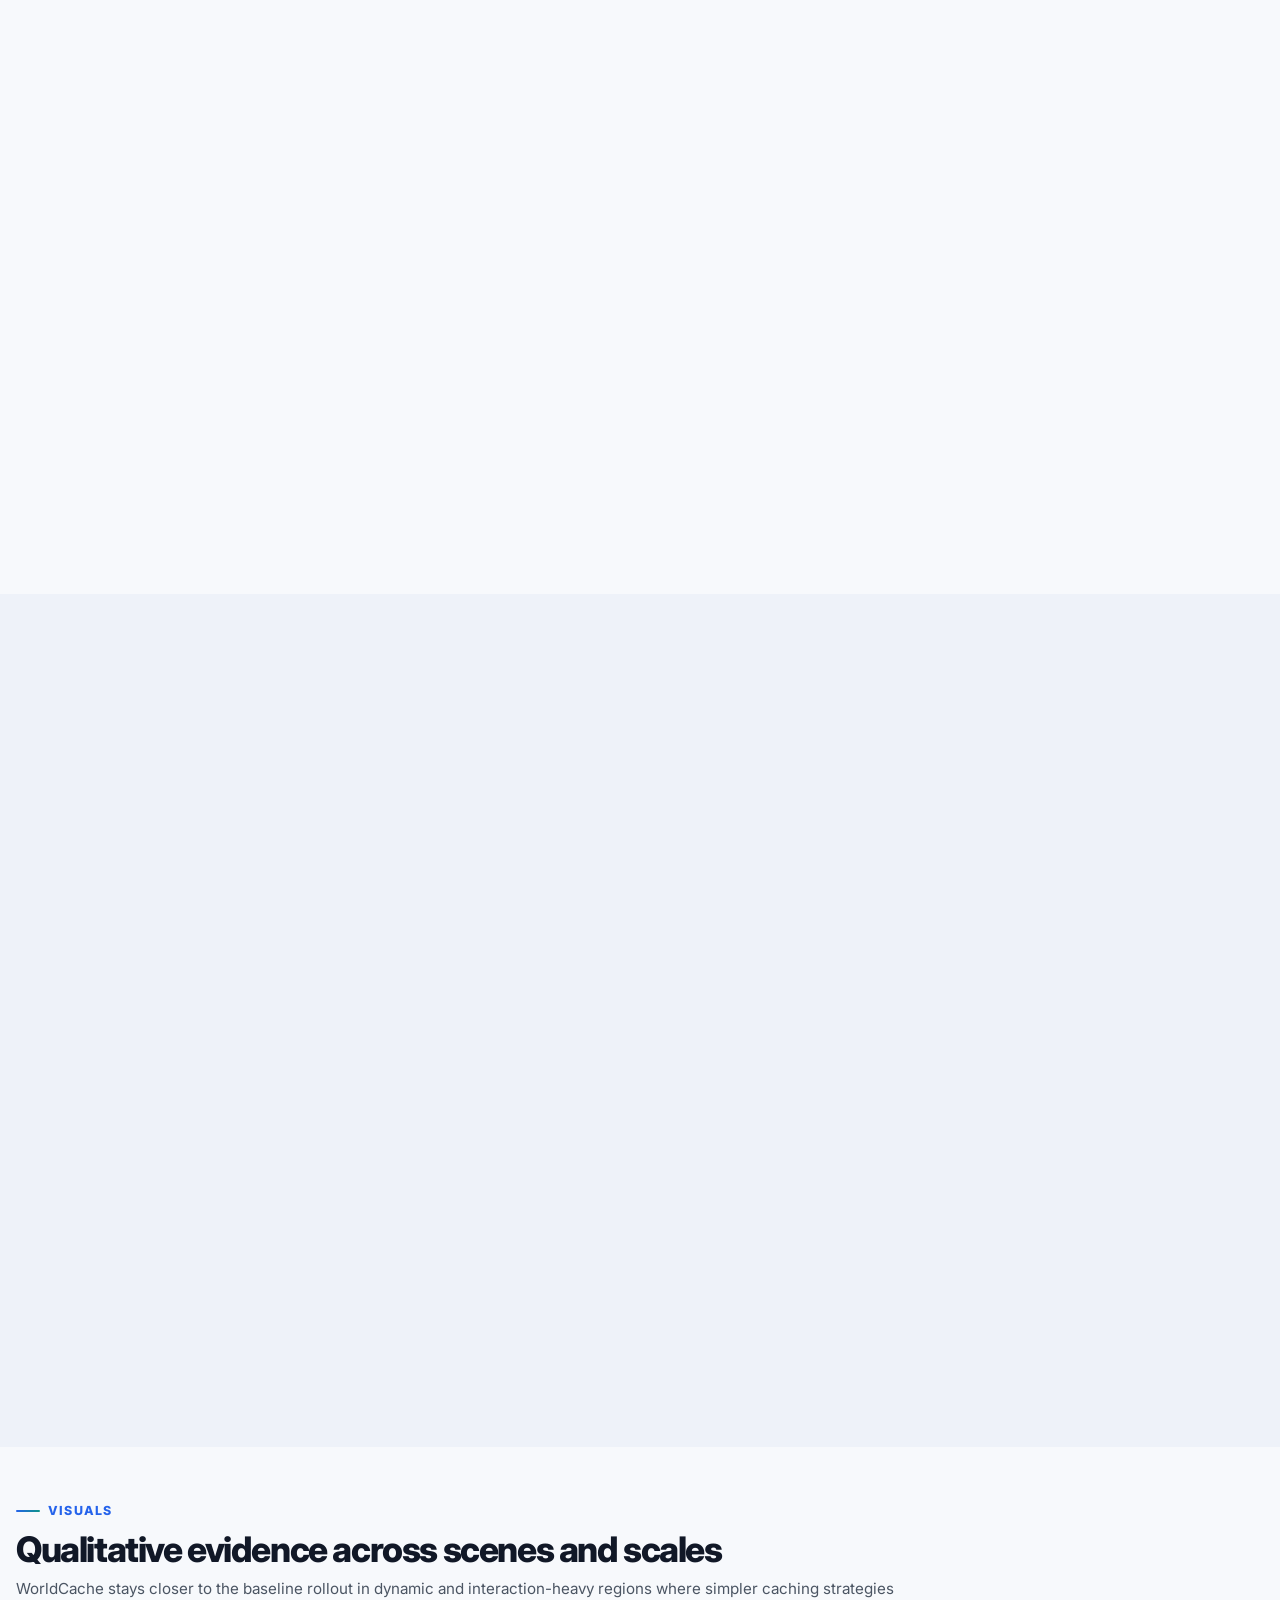
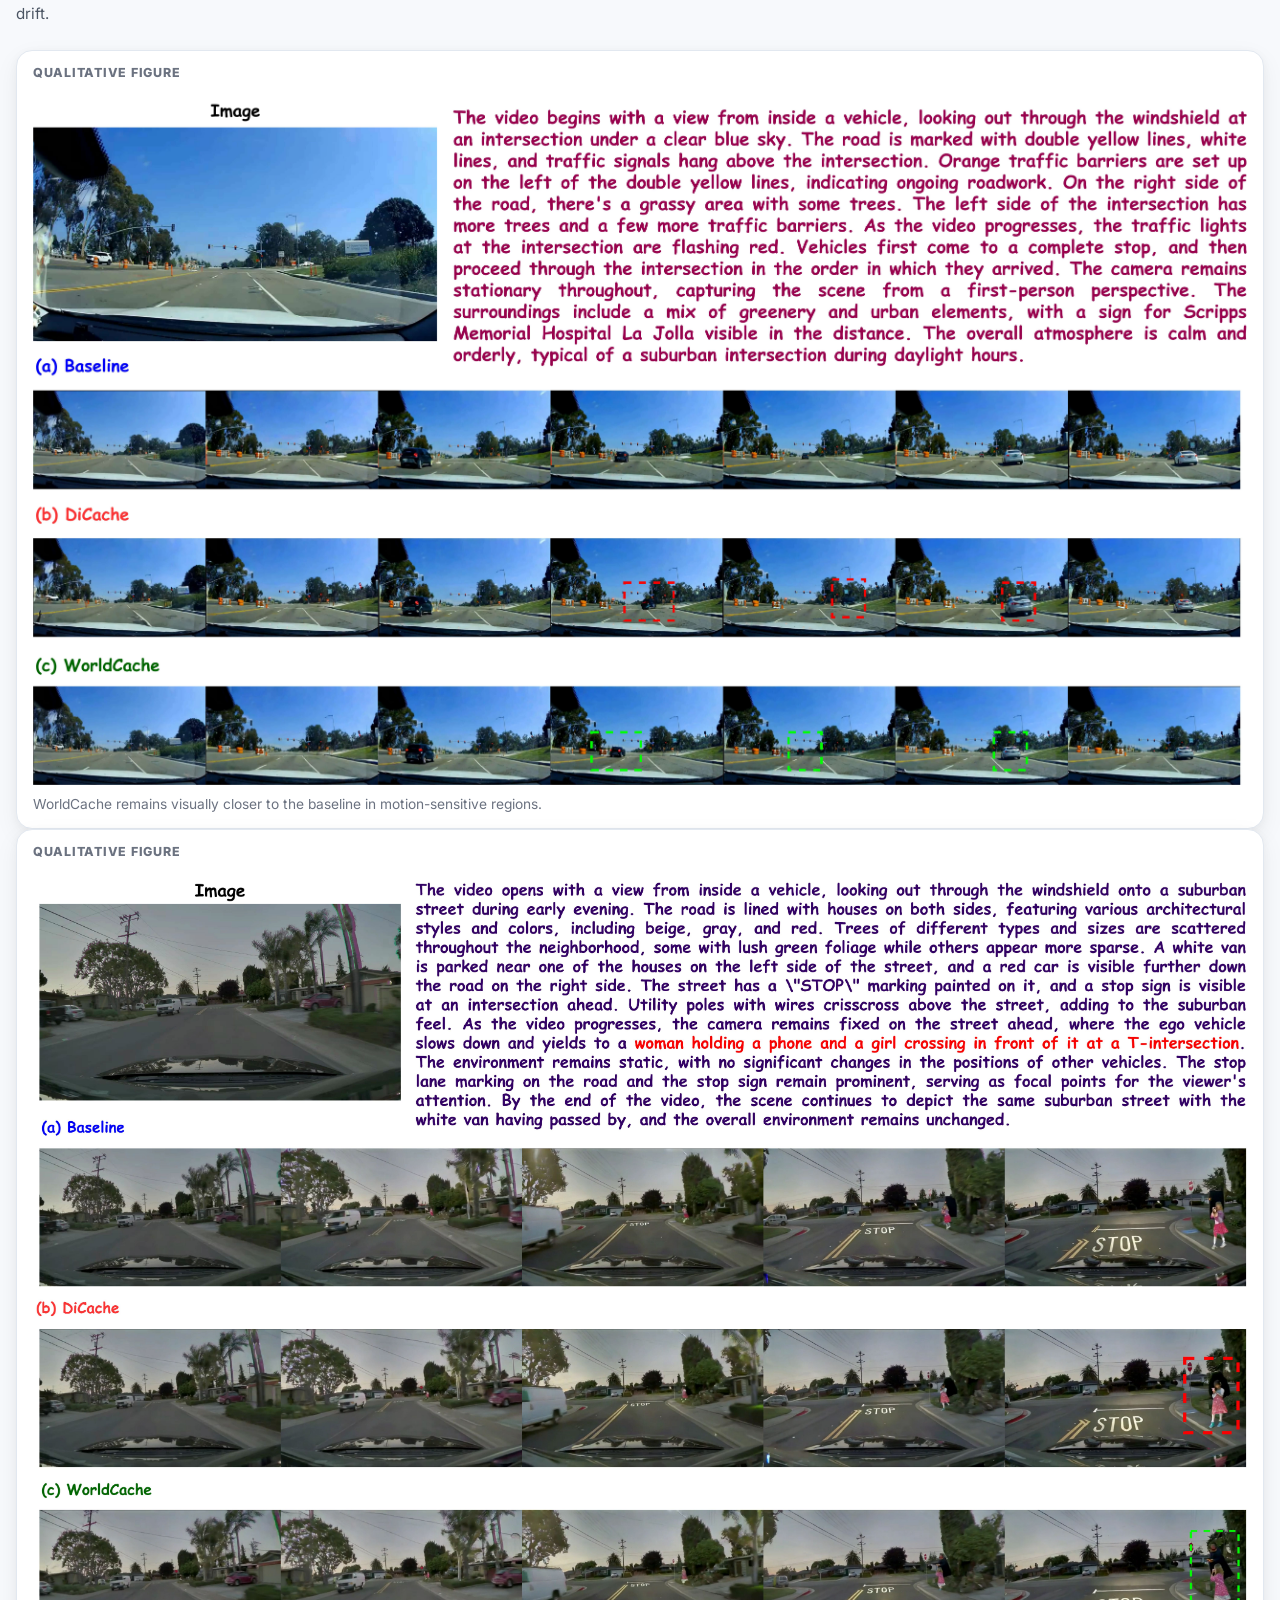
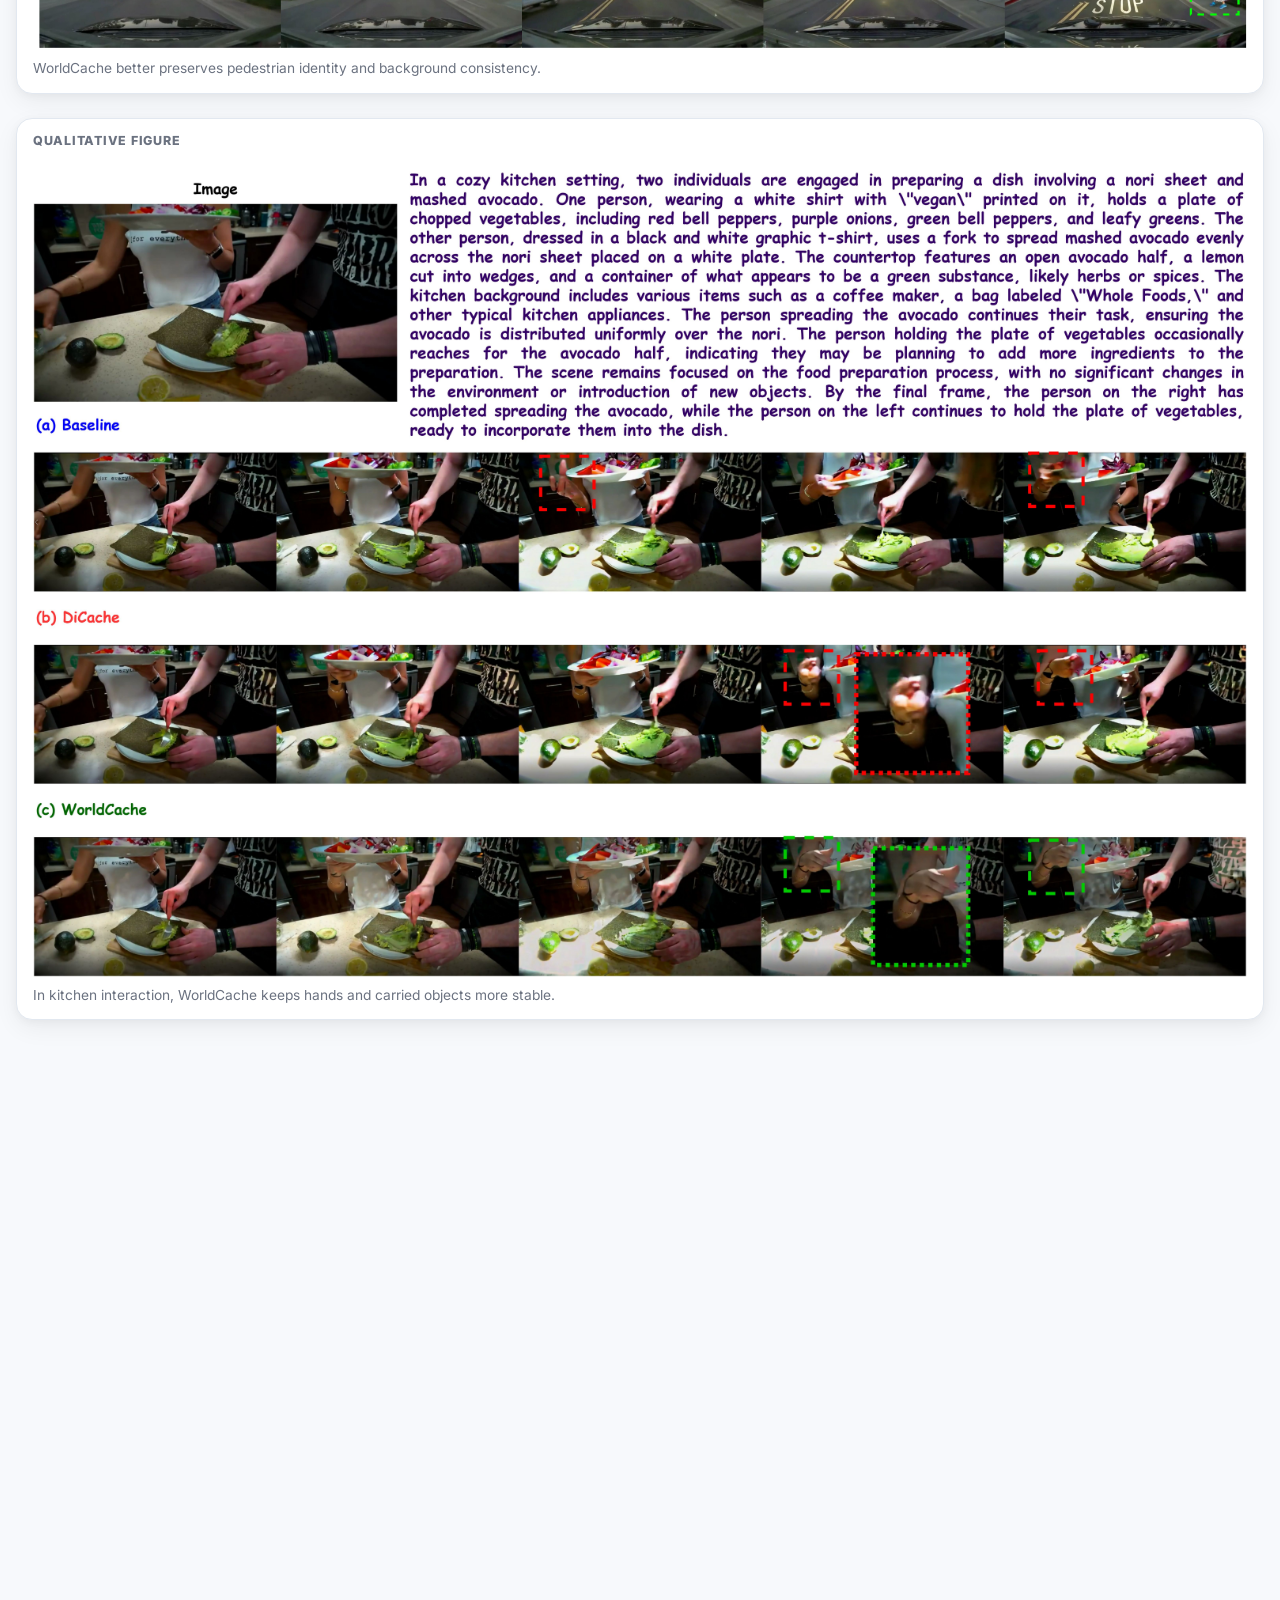
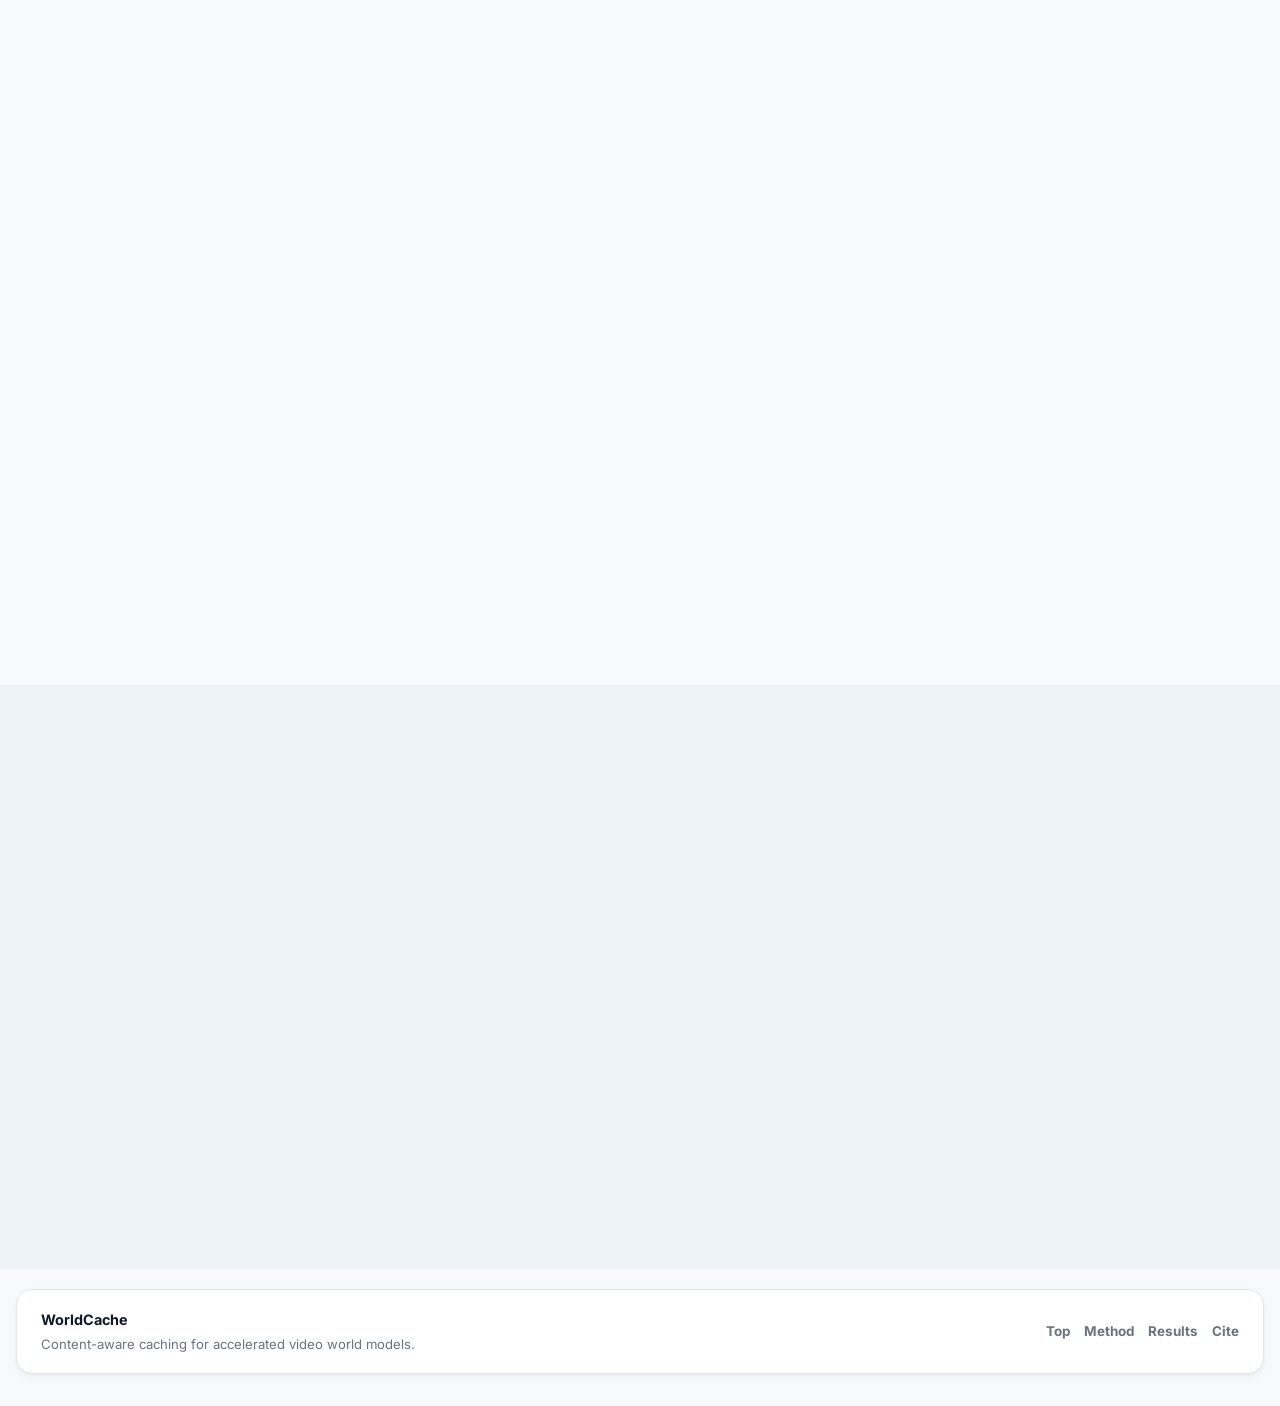
==== commit dbce912e: "Added ECCV Acceptance" ====
--- a/index.html
+++ b/index.html
@@ -6,7 +6,7 @@
   <meta name="viewport" content="width=device-width, initial-scale=1.0">
   <title>WorldCache — Content-Aware Caching for Accelerated Video World Models</title>
   <meta name="description"
-    content="WorldCache: a training-free content-aware caching framework that accelerates video world models by 2–3× while preserving output quality.">
+    content="Accepted to ECCV 2026, WorldCache is a training-free content-aware caching framework that accelerates video world models by 2–3× while preserving output quality.">
   <link rel="icon" href="favicon.svg" type="image/svg+xml">
   <link rel="preconnect" href="https://fonts.googleapis.com">
   <link rel="preconnect" href="https://fonts.gstatic.com" crossorigin>
@@ -14,7 +14,6 @@
     href="https://fonts.googleapis.com/css2?family=Inter:wght@400;500;600;700;800;900&family=JetBrains+Mono:wght@400;500;700&display=swap"
     rel="stylesheet">
   <link rel="stylesheet" href="style.css">
-  <script src="https://polyfill.io/v3/polyfill.min.js?features=es6"></script>
   <script id="MathJax-script" async src="https://cdn.jsdelivr.net/npm/mathjax@3/es5/tex-mml-chtml.js"></script>
 </head>
 
@@ -54,6 +53,11 @@
         <h1>WorldCache</h1>
       </div>
       <p class="hero-subtitle">Content-Aware Caching for Accelerated Video World Models</p>
+      <div class="hero-announcement" role="note" aria-label="WorldCache accepted at ECCV 2026">
+        <span class="announcement-kicker">Paper accepted at</span>
+        <strong>ECCV 2026</strong>
+        <span>European Conference on Computer Vision</span>
+      </div>
       <p class="hero-desc">
         WorldCache decides <em>when</em> feature reuse is safe and <em>predicts</em> skipped computation instead of
         copying stale activations — delivering a stronger speed–quality frontier across Cosmos, WAN2.1, and DreamDojo.
@@ -161,8 +165,9 @@
             adaptive threshold scheduling across denoising steps.
           </p>
           <div class="cite-venue">
+            <span class="badge badge-venue">Accepted at ECCV 2026</span>
             <a class="badge badge-accent" href="https://arxiv.org/abs/2603.22286/" target="_blank">ArXiv Preprint</a>
-            <span>Available on arXiv</span>
+            <span>European Conference on Computer Vision.</span>
           </div>
         </div>
 
@@ -446,8 +451,8 @@
       <div class="container">
         <span class="kicker reveal">Citation</span>
         <h2 class="reveal">Reference</h2>
-        <p class="section-lead reveal">If you find WorldCache useful in your research, please consider citing our work.
-        </p>
+        <p class="section-lead reveal">WorldCache has been accepted to ECCV 2026. If you find it useful in your
+          research, please consider citing our work.</p>
 
         <div class="cite-grid reveal">
           <div class="cite-bibtex">
@@ -462,12 +467,14 @@
                 <span>Copy</span>
               </button>
             </div>
-            <pre id="bibtex"><code>@article{nawaz2026worldcache,
+            <pre id="bibtex"><code>@inproceedings{nawaz2026worldcache,
   title = {WorldCache: Content-Aware Caching for Accelerated Video World Models},
   author = {Umair Nawaz and Ahmed Heakl and Ufaq Khan and Abdelrahman Shaker and Salman Khan and Fahad Shahbaz Khan},
+  booktitle = {European Conference on Computer Vision (ECCV)},
   eprint = {2603.22286},
   archivePrefix = {arXiv},
   primaryClass = {cs.CV},
+  note = {Accepted},
   url = {https://arxiv.org/abs/2603.22286},
   year = {2026}
 }</code></pre>
--- a/style.css
+++ b/style.css
@@ -179,6 +179,57 @@
   color: var(--blue);
   background: linear-gradient(135deg, rgba(37, 99, 235, 0.08), rgba(20, 184, 166, 0.06));
   border-color: rgba(37, 99, 235, 0.2);
+}
+
+.badge-venue {
+  color: #b45309;
+  background: linear-gradient(135deg, rgba(249, 115, 22, 0.12), rgba(20, 184, 166, 0.08));
+  border-color: rgba(249, 115, 22, 0.28);
+}
+
+.hero-announcement {
+  position: relative;
+  display: grid;
+  justify-items: center;
+  width: min(640px, 100%);
+  margin: 0 auto 20px;
+  padding: 18px 24px 20px;
+  overflow: hidden;
+  border-radius: var(--radius);
+  color: var(--text);
+  background: linear-gradient(135deg, #fff7ed 0%, #eff6ff 54%, #f0fdfa 100%);
+  border: 1px solid rgba(249, 115, 22, 0.32);
+  box-shadow: 0 18px 45px rgba(15, 23, 42, 0.1);
+}
+
+.hero-announcement::before {
+  content: "";
+  position: absolute;
+  inset: 0 0 auto;
+  height: 4px;
+  background: linear-gradient(90deg, var(--orange), var(--blue), var(--teal));
+}
+
+.announcement-kicker {
+  font-size: 0.78rem;
+  font-weight: 900;
+  color: #b45309;
+  text-transform: uppercase;
+  letter-spacing: 0;
+}
+
+.hero-announcement strong {
+  margin-top: 2px;
+  font-size: 3rem;
+  font-weight: 900;
+  line-height: 0.95;
+}
+
+.hero-announcement span:last-child {
+  margin-top: 6px;
+  color: var(--text-secondary);
+  font-size: 0.95rem;
+  font-weight: 700;
 }
 
 .hero h1 {
@@ -1120,6 +1171,7 @@
 
 .cite-venue {
   display: flex;
+  flex-wrap: wrap;
   align-items: center;
   gap: 10px;
   margin-top: 16px;
@@ -1371,6 +1423,15 @@
     font-size: clamp(2.6rem, 14vw, 3.8rem);
   }
 
+  .hero-announcement {
+    padding: 16px 18px 18px;
+    border-radius: 16px;
+  }
+
+  .hero-announcement strong {
+    font-size: 2.45rem;
+  }
+
   .section {
     padding: 36px 0;
   }
@@ -1413,6 +1474,14 @@
     grid-template-columns: 1fr;
   }
 
+  .hero-announcement strong {
+    font-size: 2.1rem;
+  }
+
+  .hero-announcement span:last-child {
+    font-size: 0.86rem;
+  }
+
   .hero-actions {
     flex-direction: column;
     align-items: stretch;
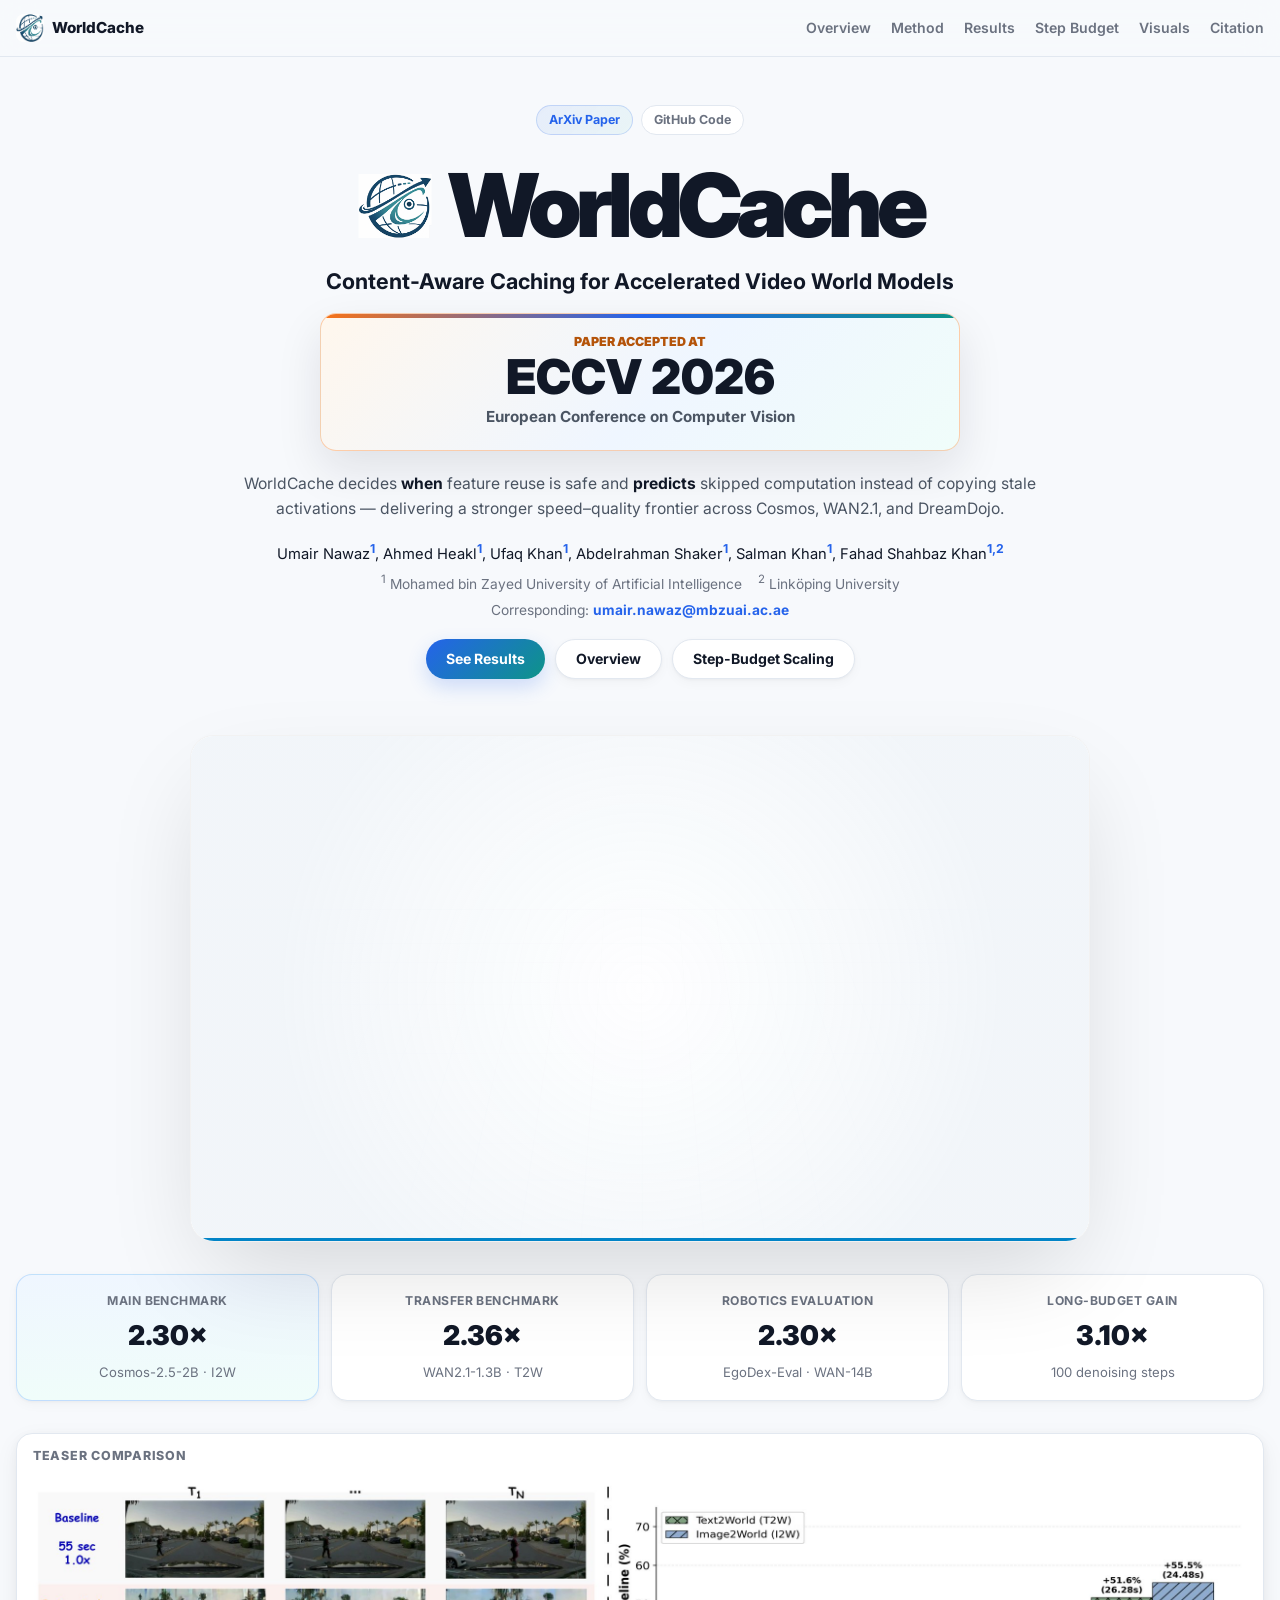
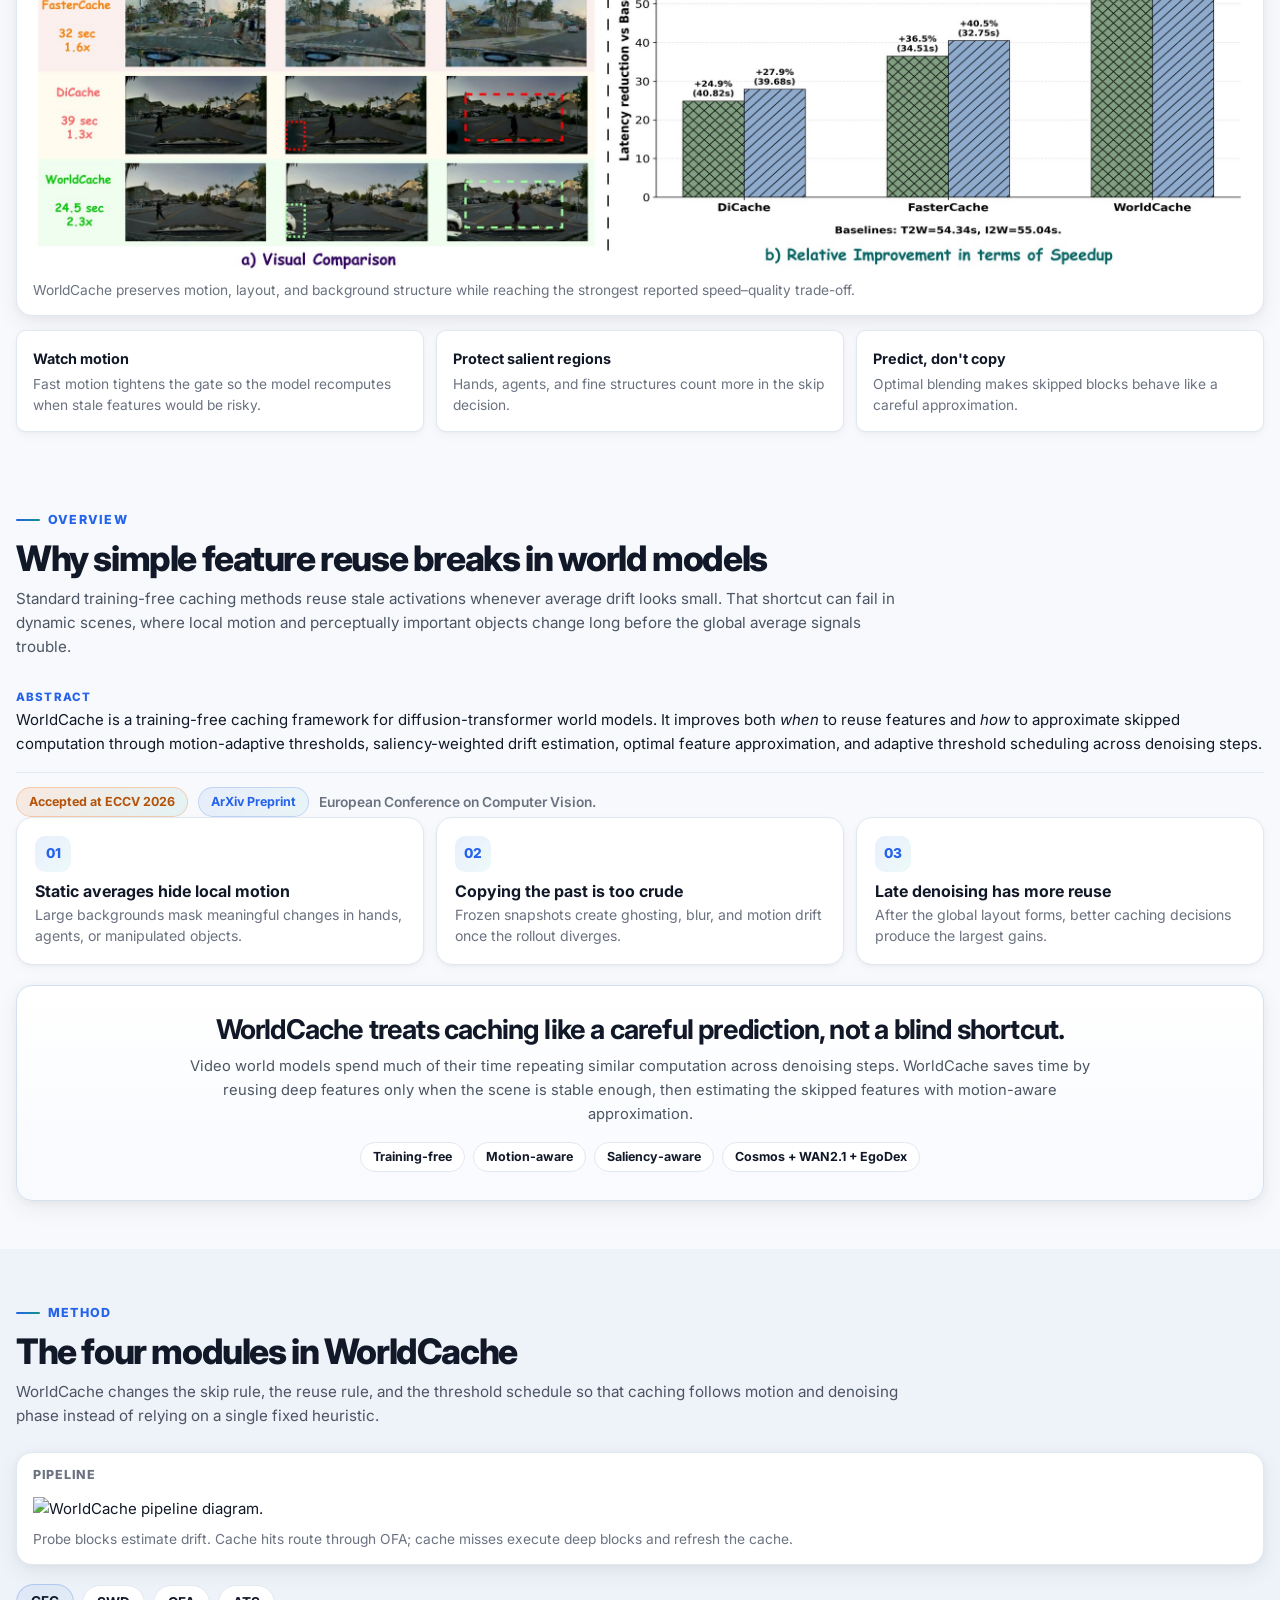
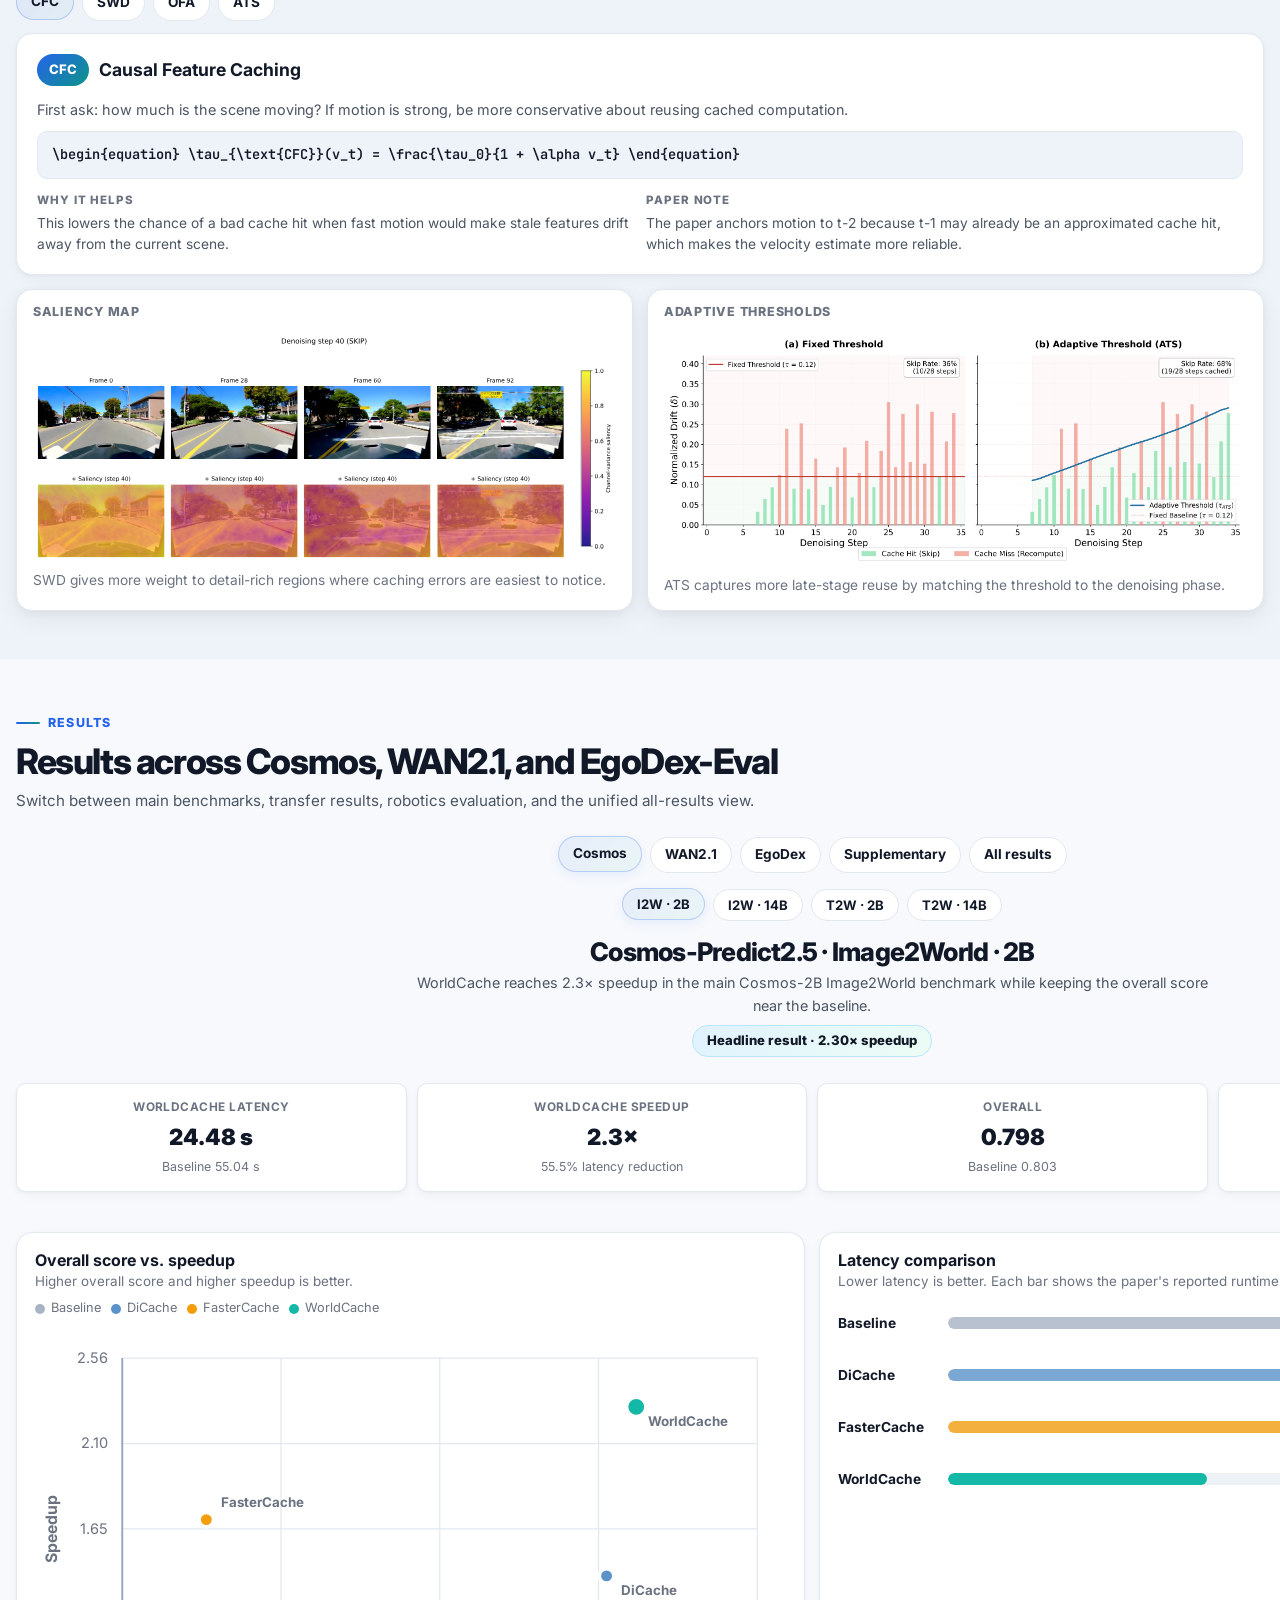
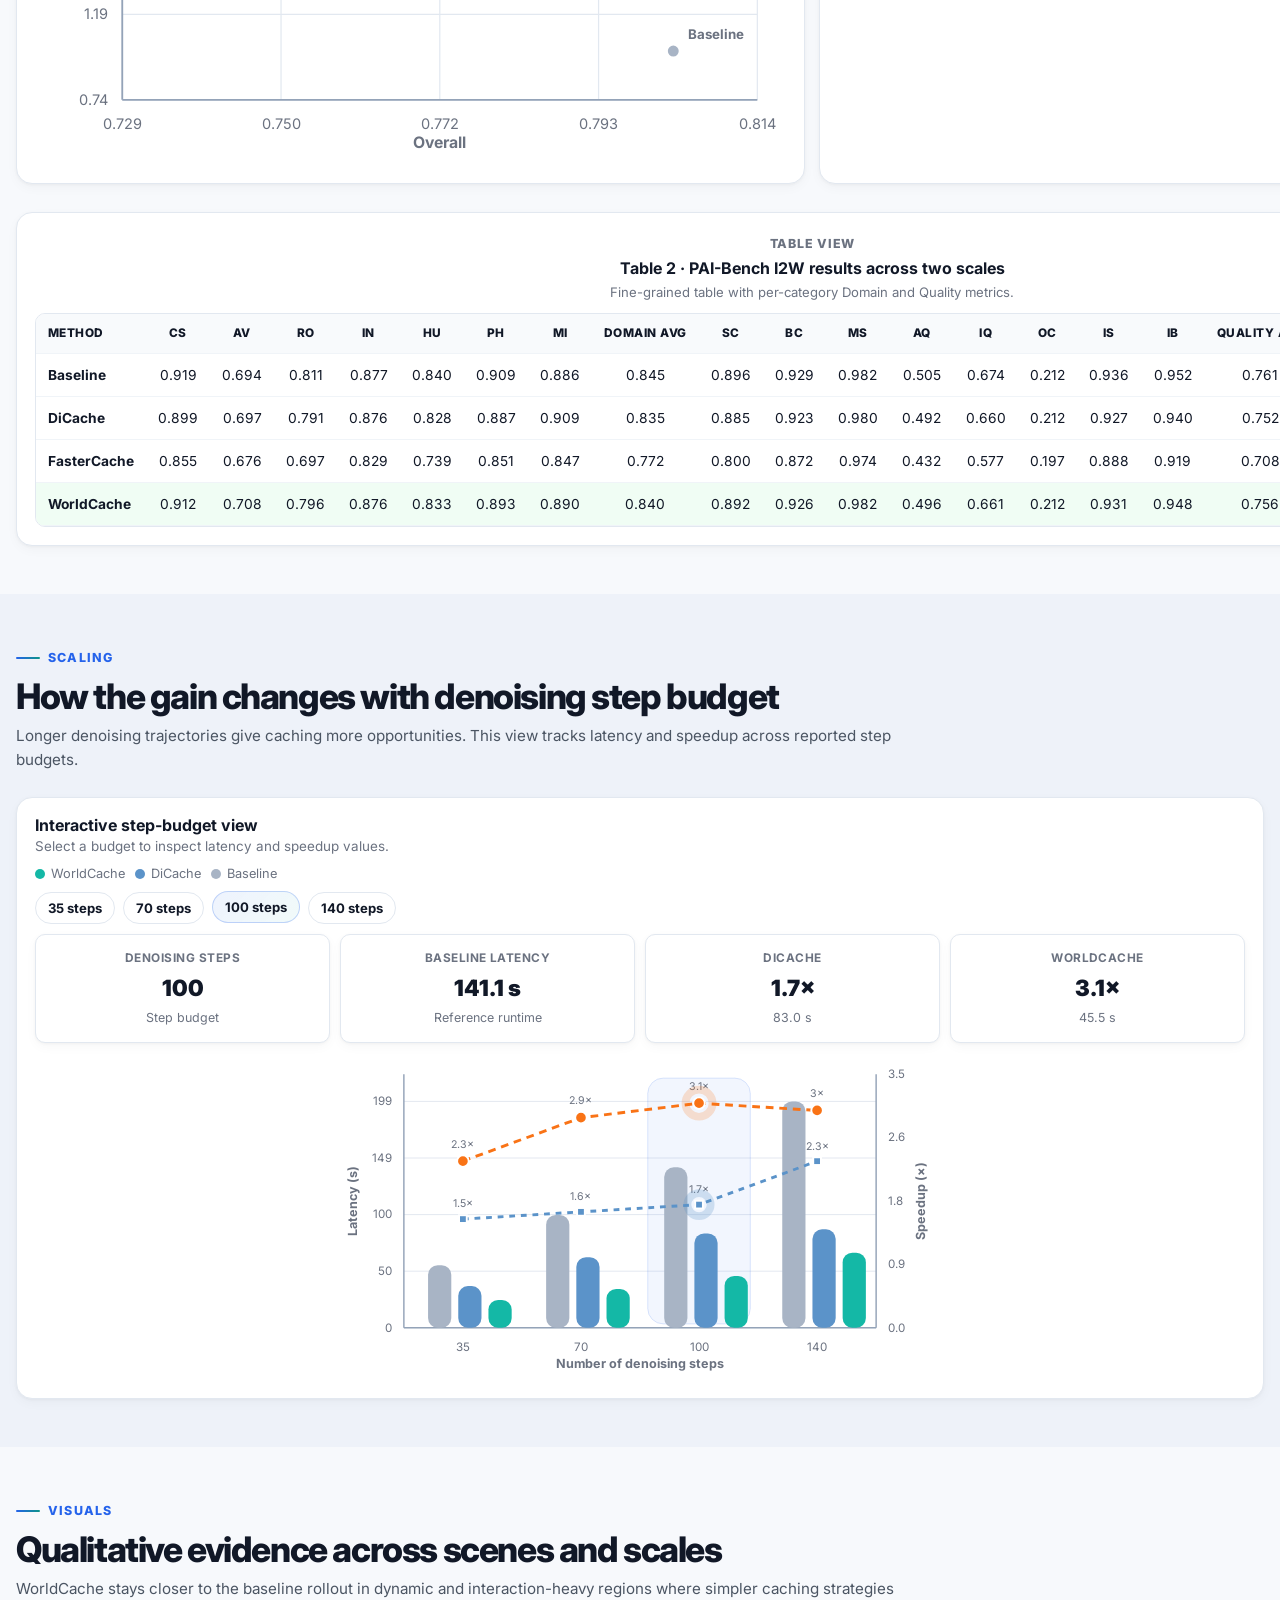
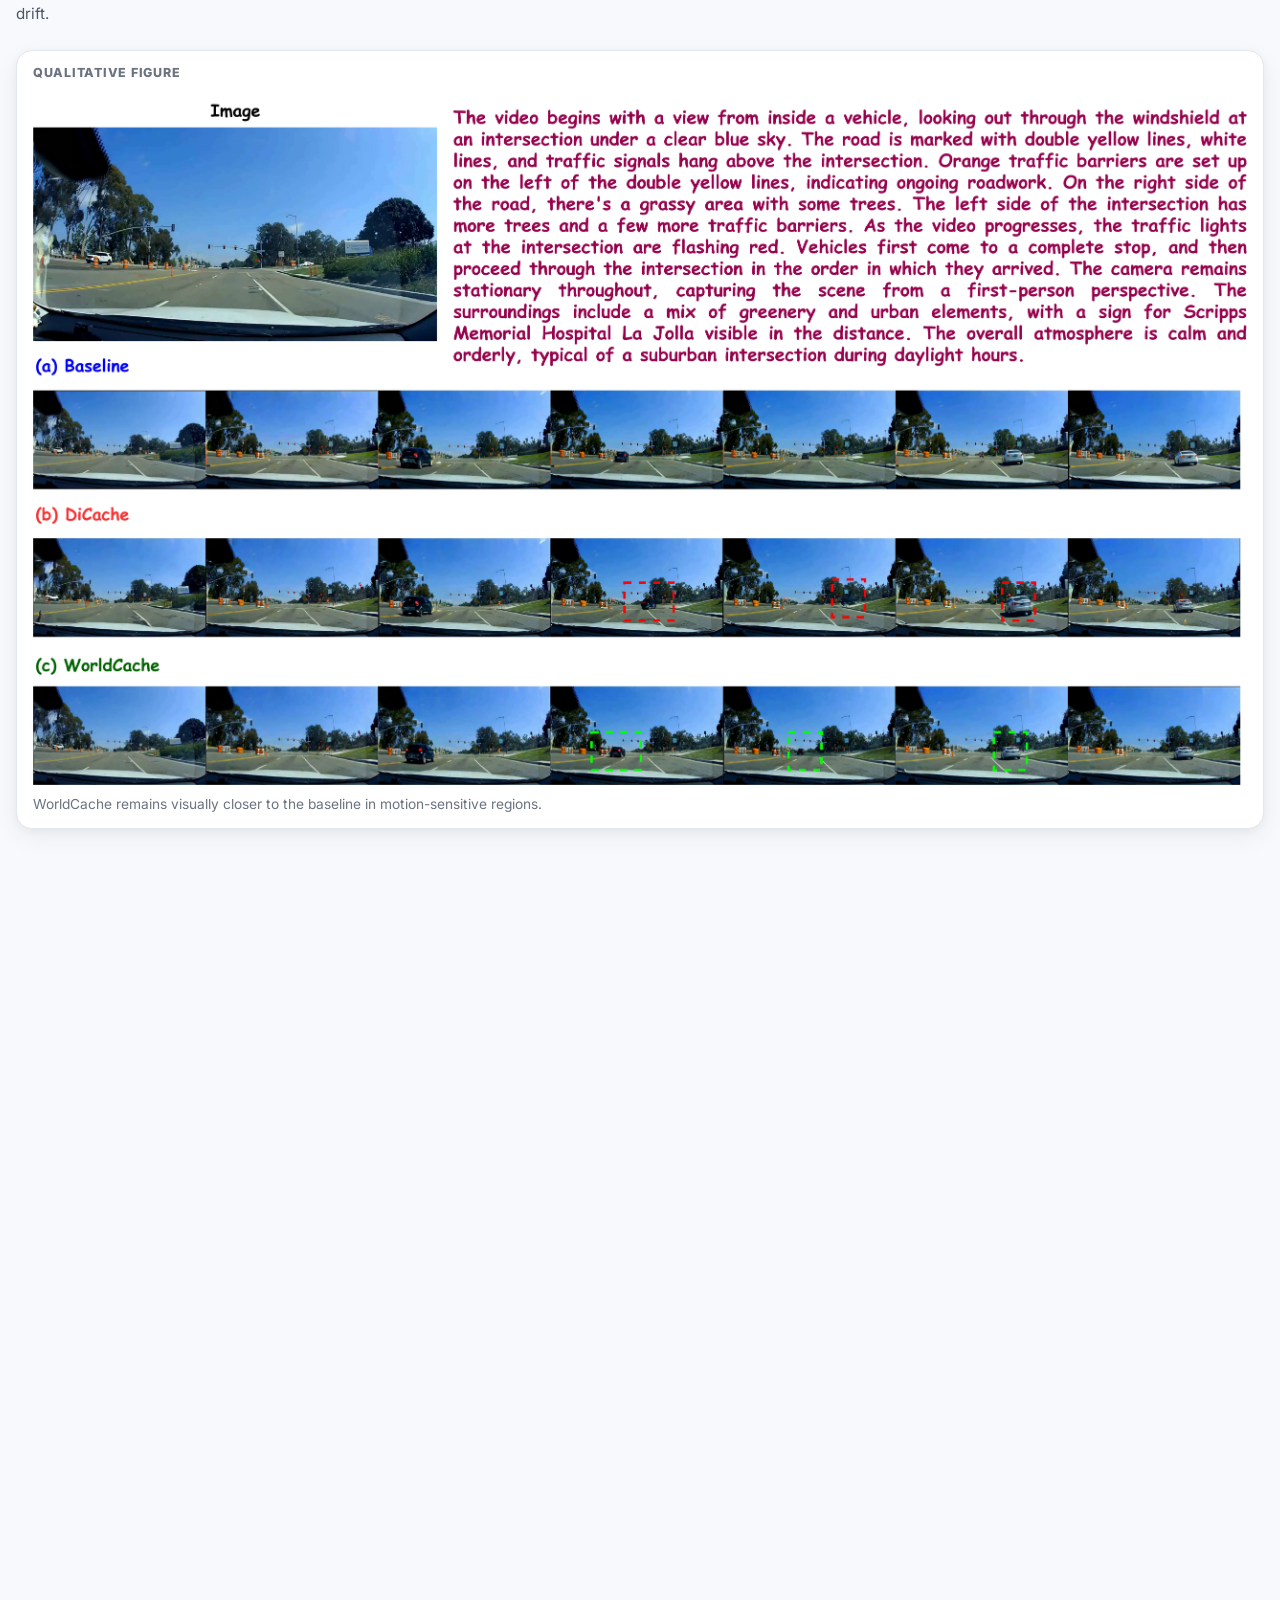
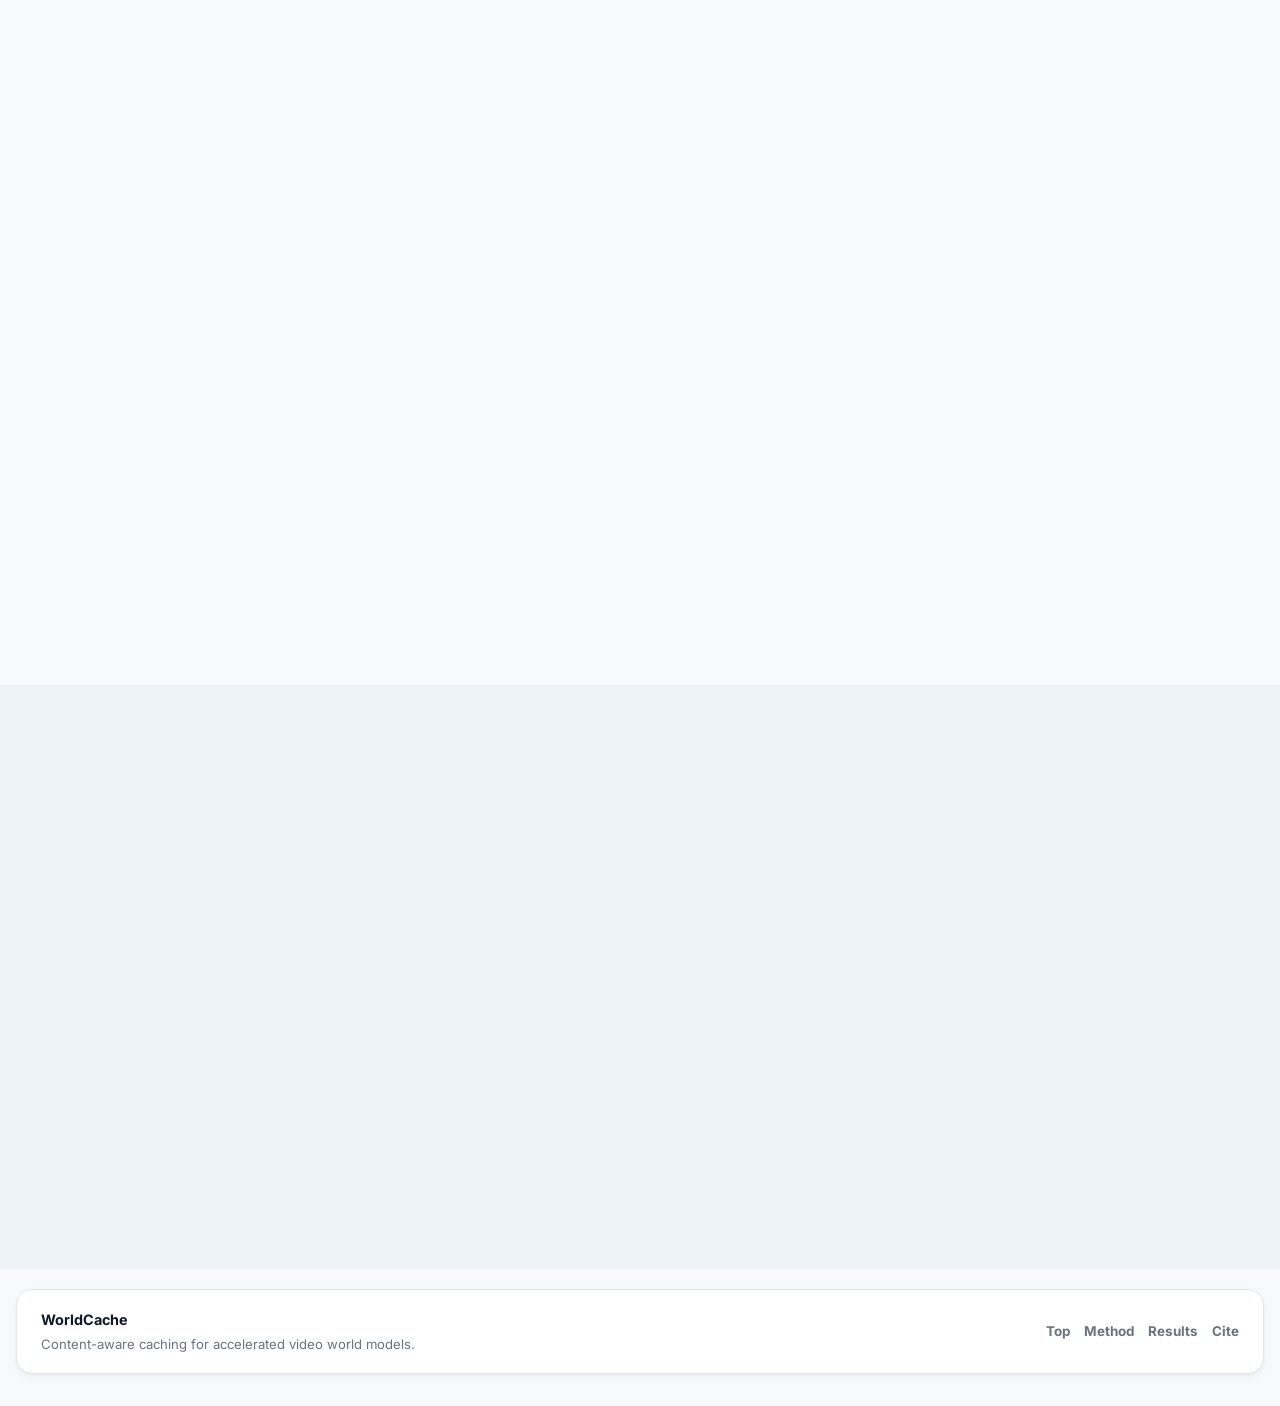
==== commit f42772fe: "Bust CSS cache for ECCV banner" ====
--- a/index.html
+++ b/index.html
@@ -13,7 +13,7 @@
   <link
     href="https://fonts.googleapis.com/css2?family=Inter:wght@400;500;600;700;800;900&family=JetBrains+Mono:wght@400;500;700&display=swap"
     rel="stylesheet">
-  <link rel="stylesheet" href="style.css">
+  <link rel="stylesheet" href="style.css?v=eccv-banner-2">
   <script id="MathJax-script" async src="https://cdn.jsdelivr.net/npm/mathjax@3/es5/tex-mml-chtml.js"></script>
 </head>
 
